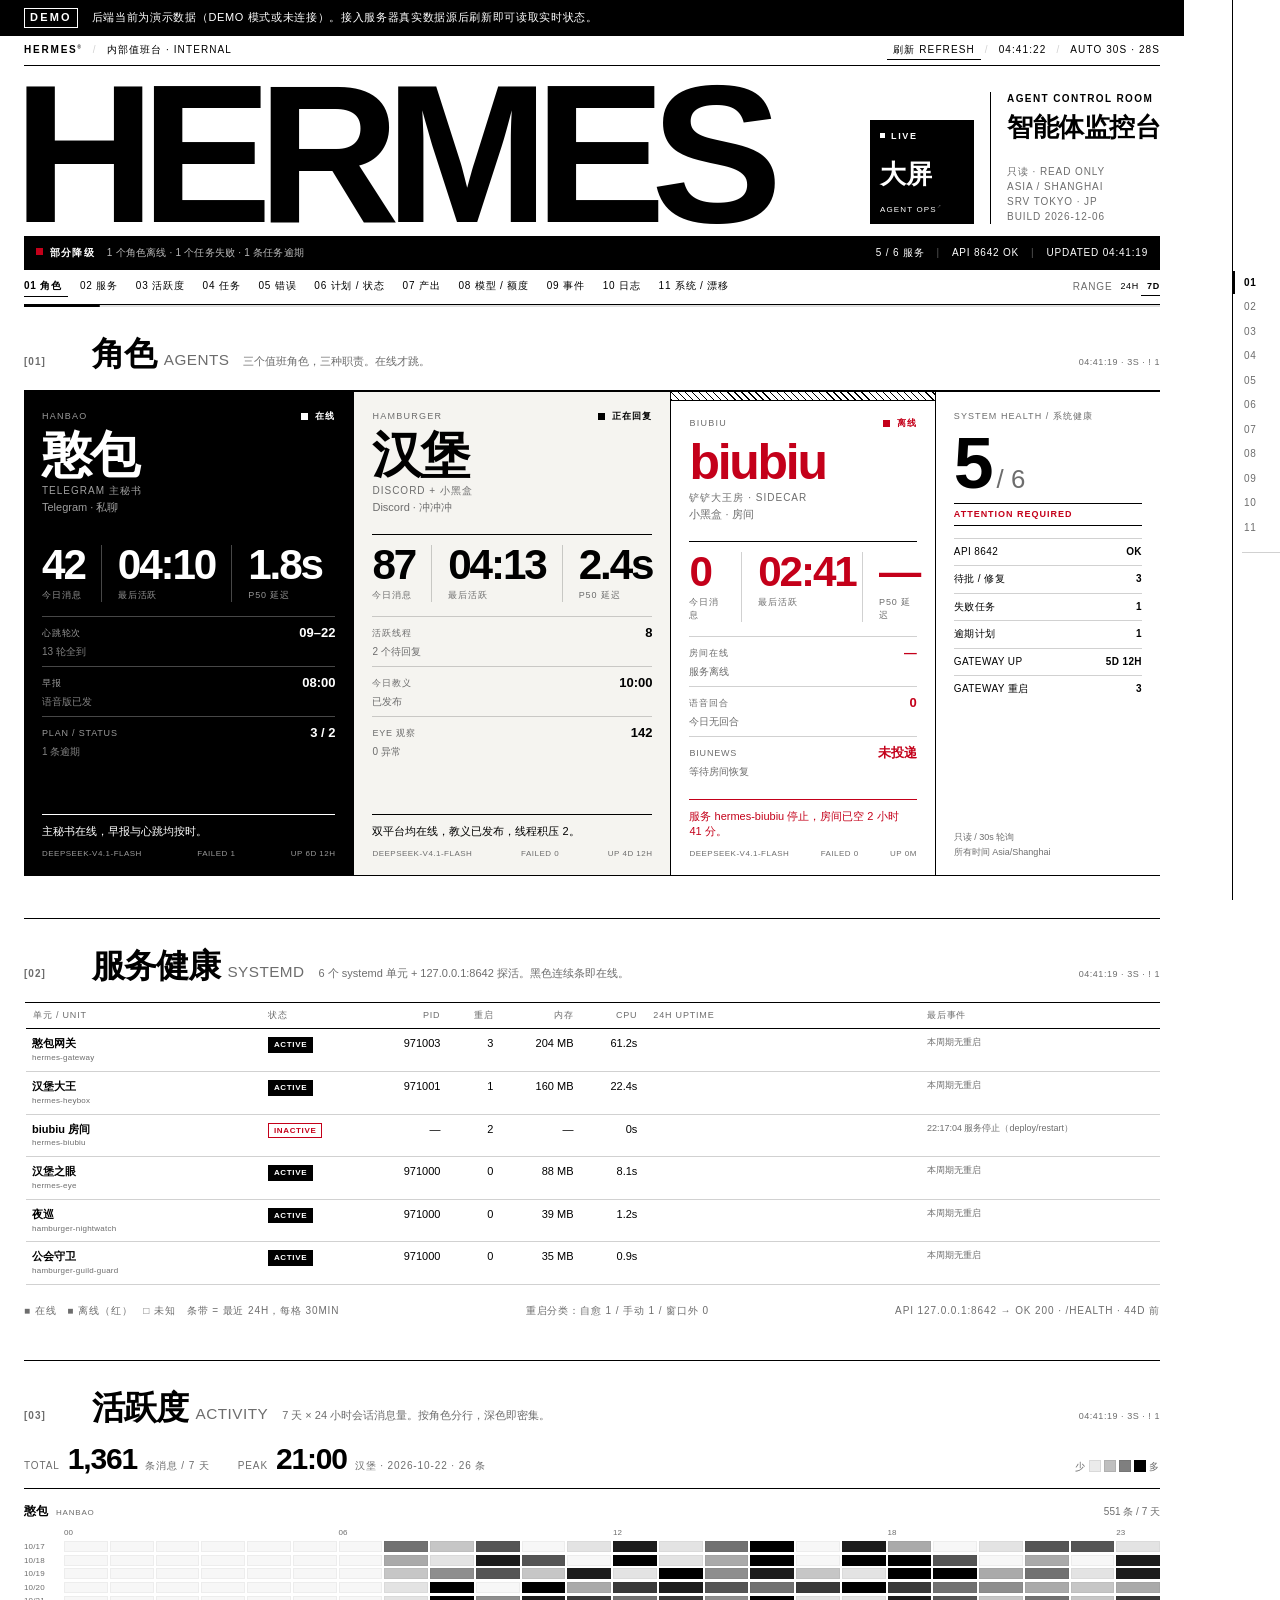
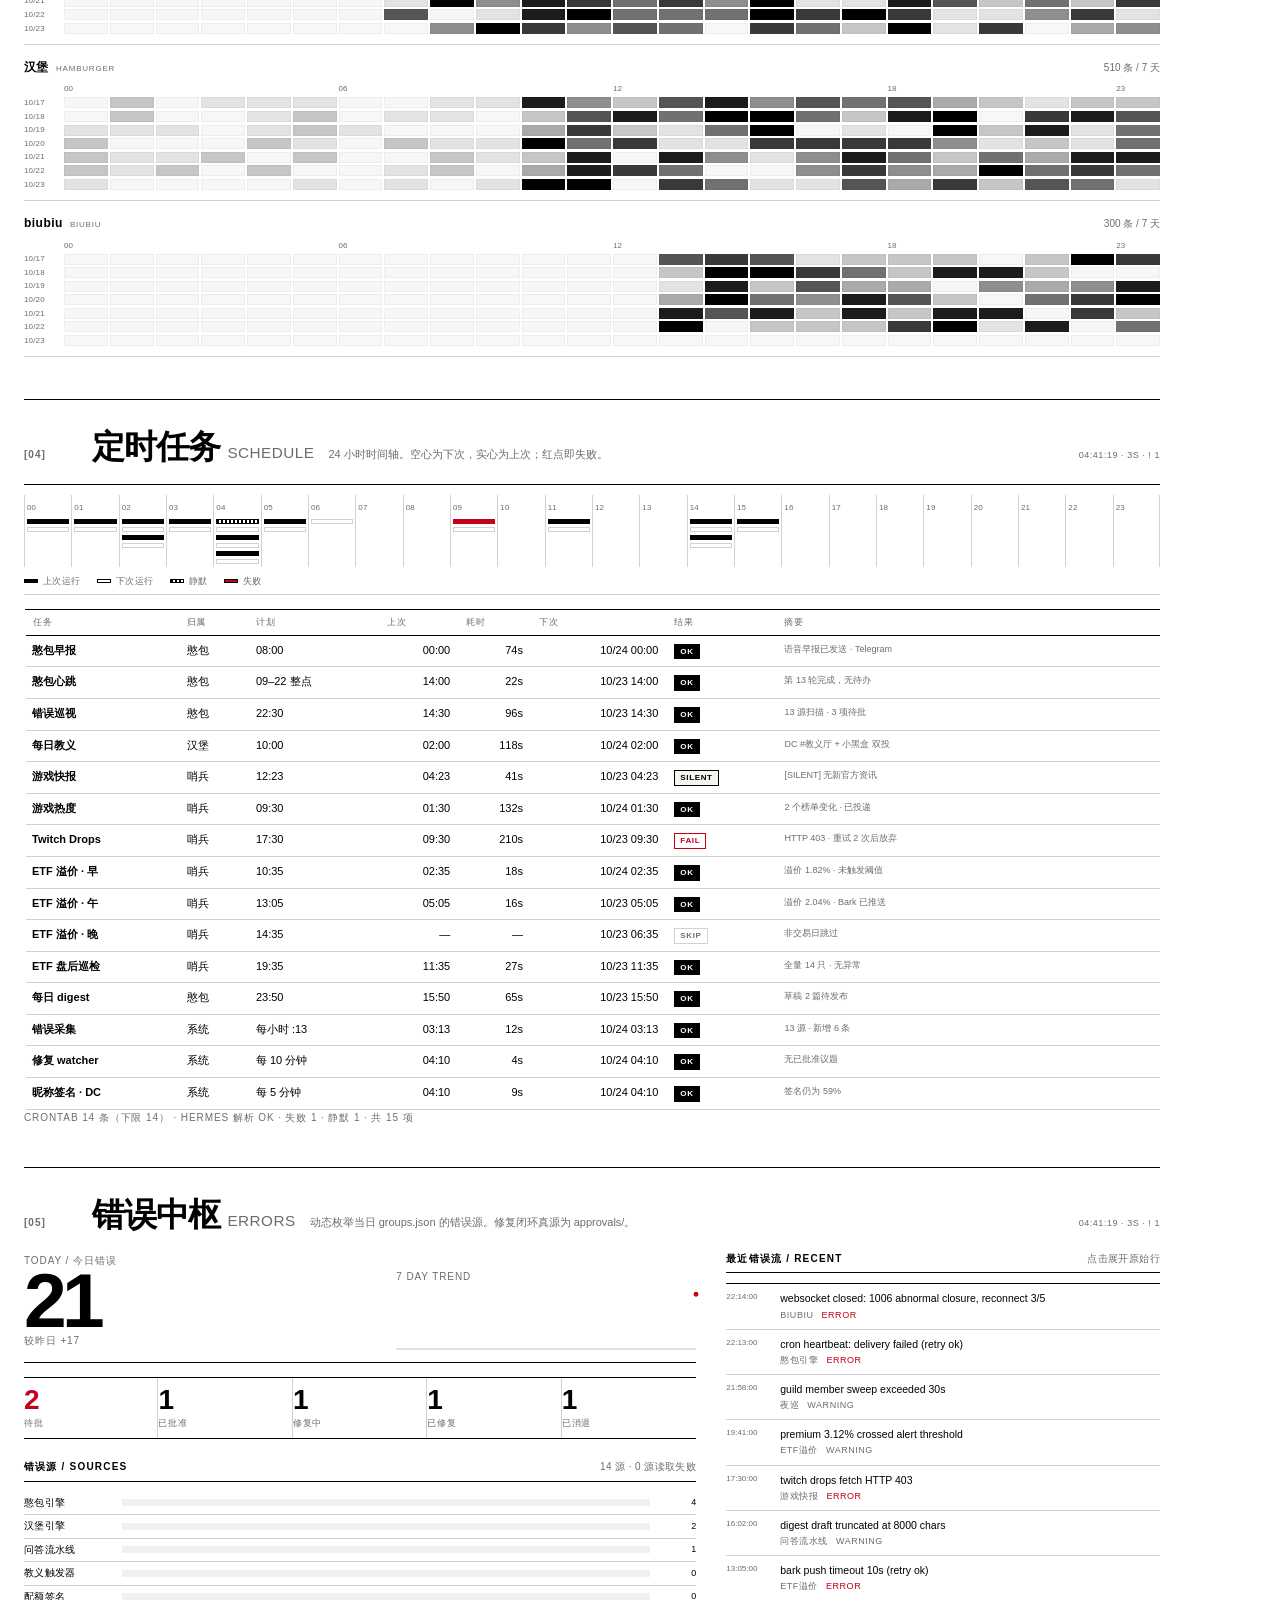
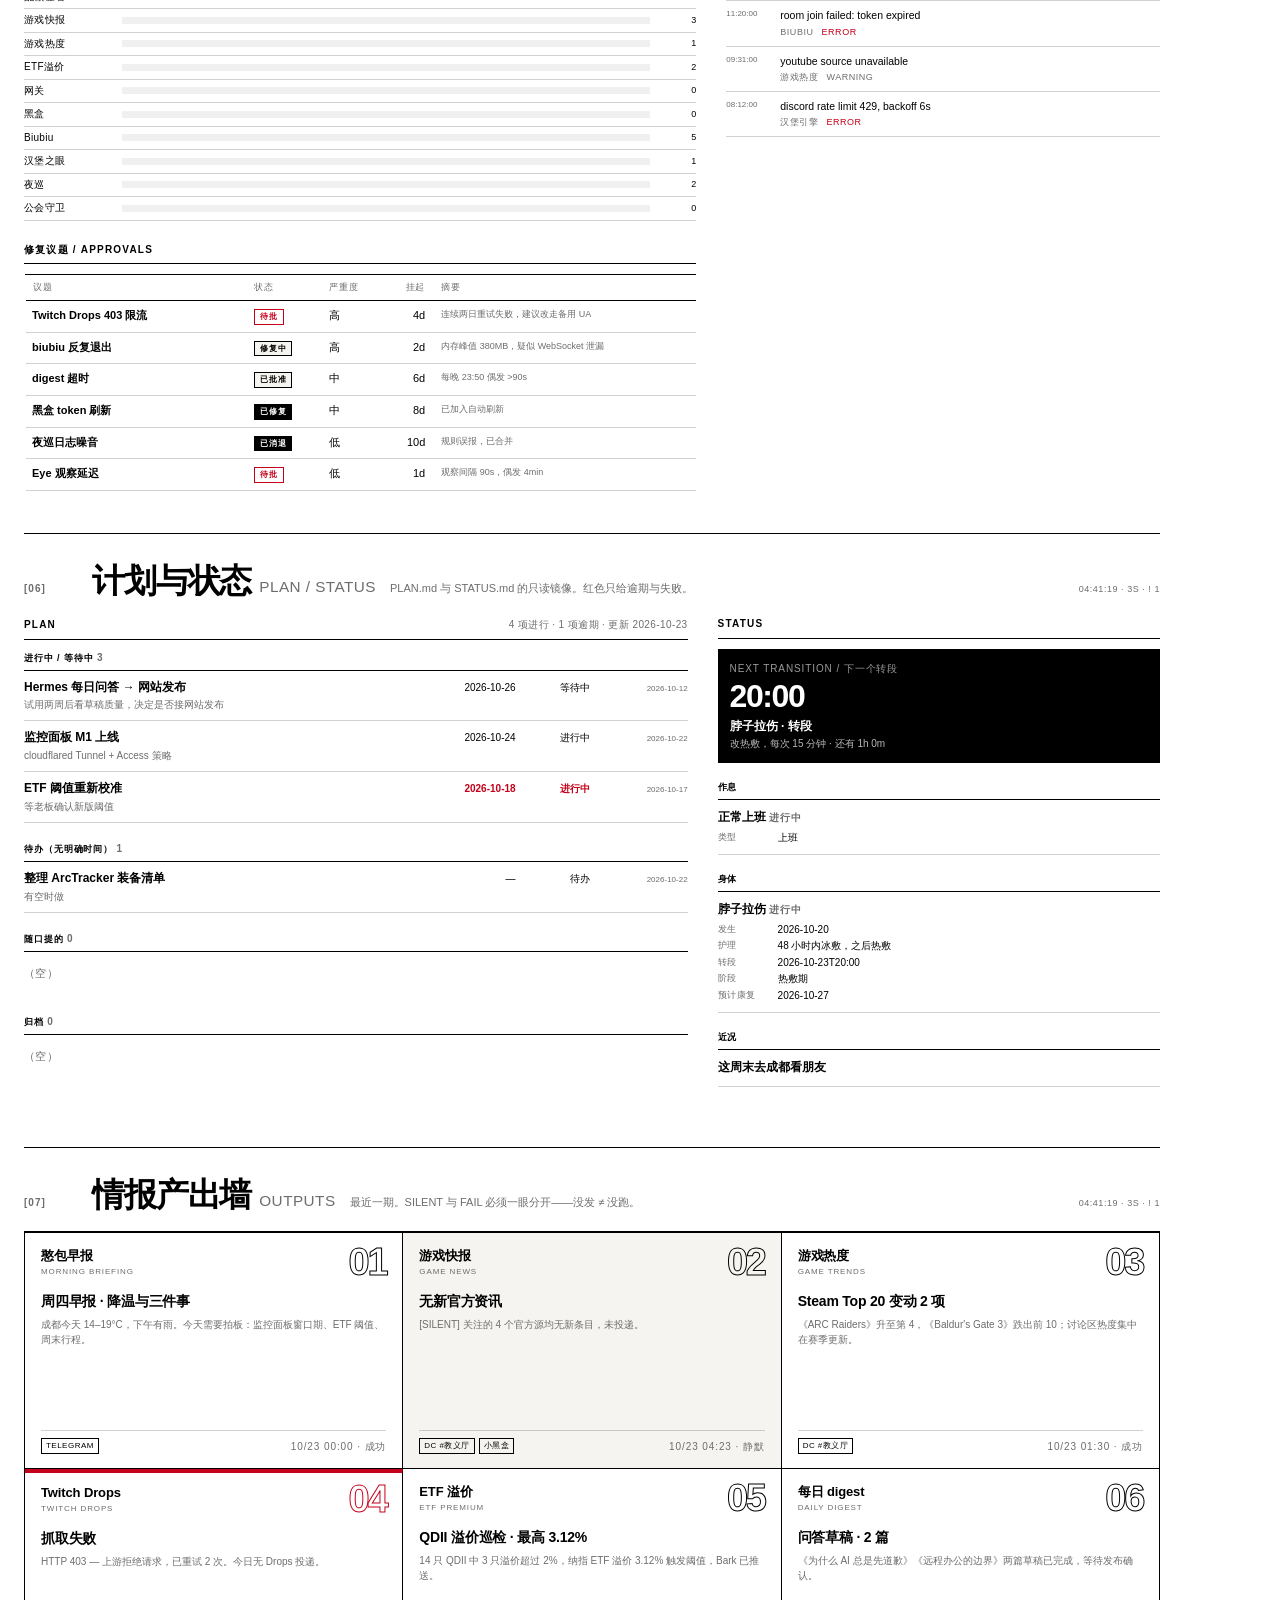
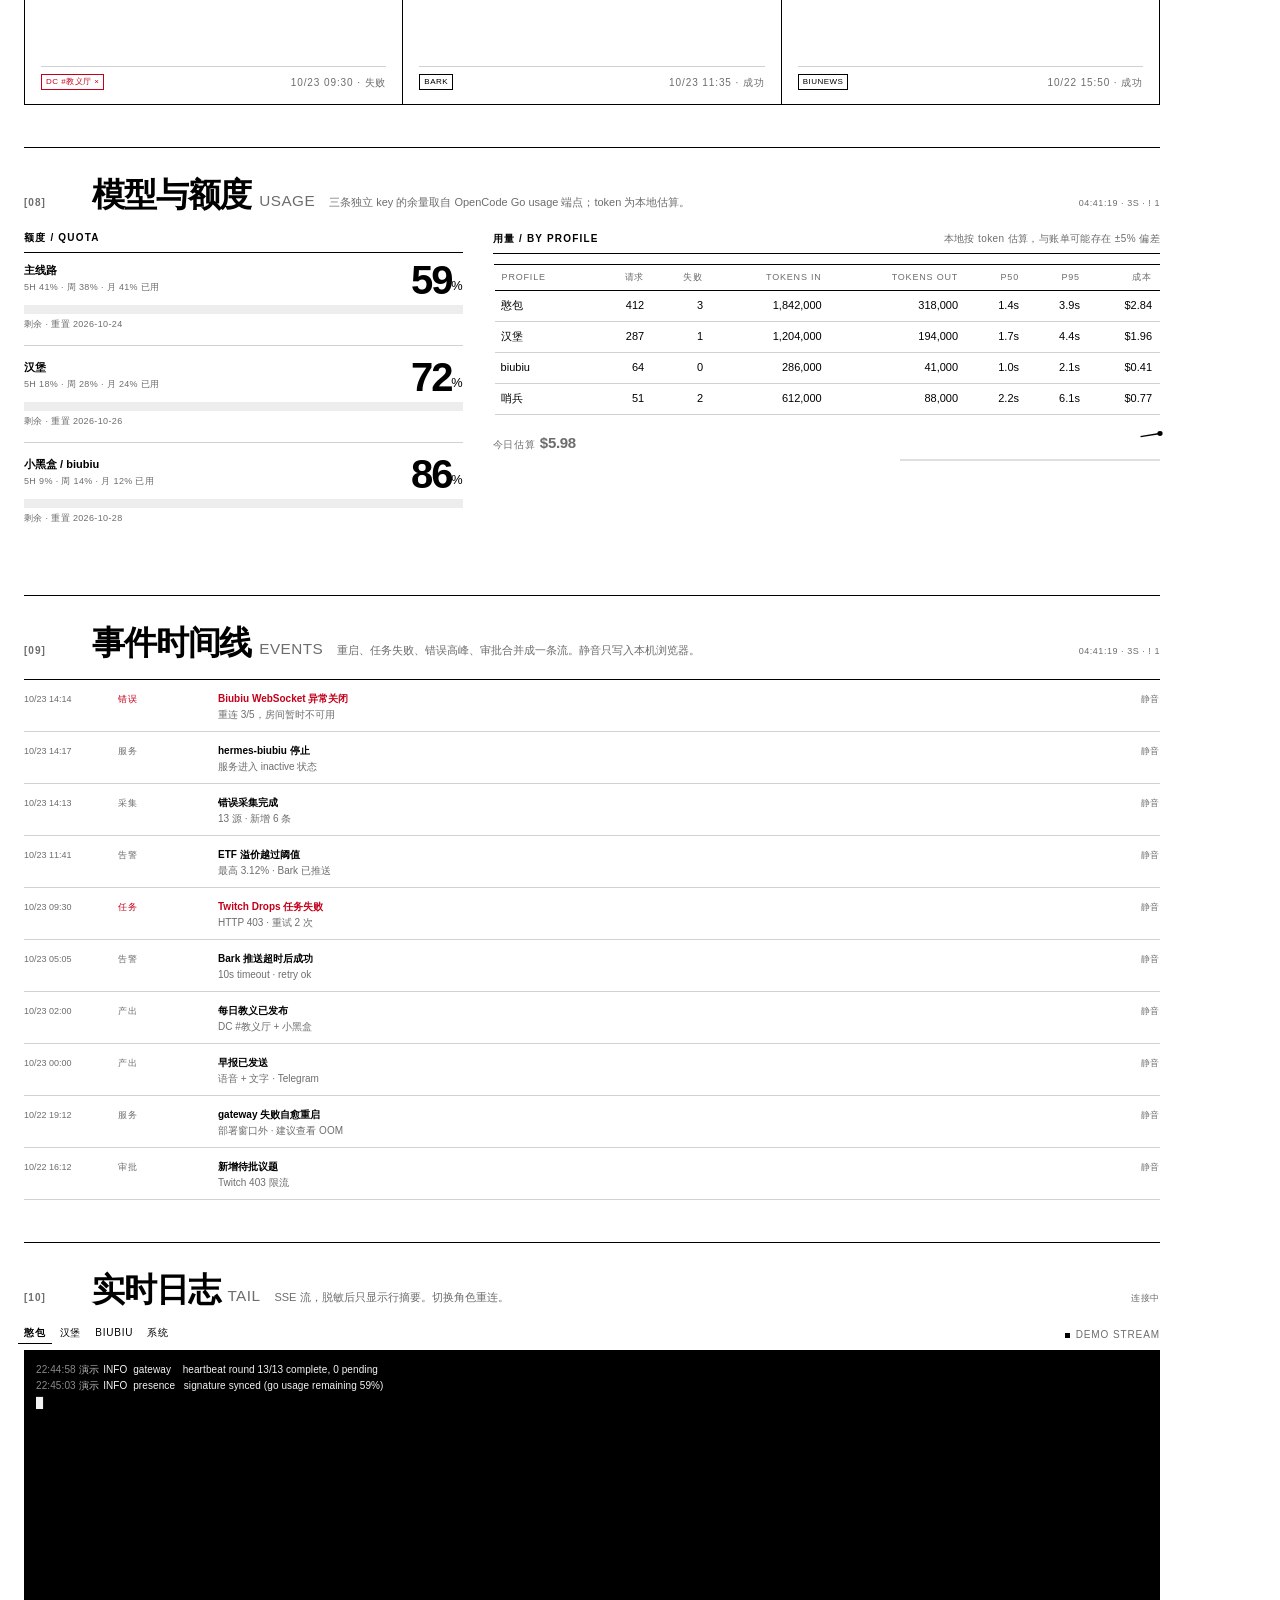
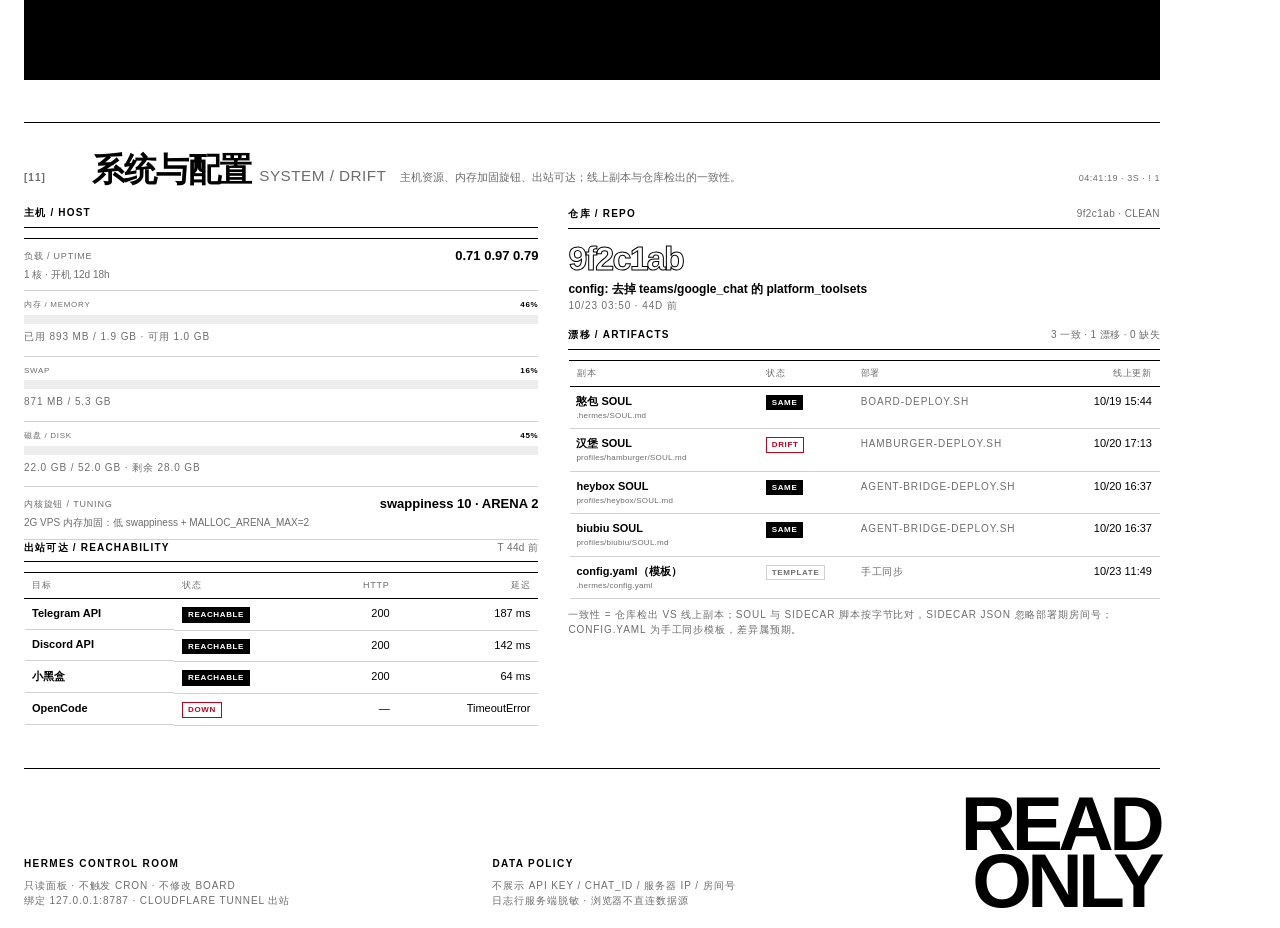
==== dashboard/frontend/index.html @ cc5d1ffc "fix(dashboard): 大屏按钮改为独立随机自转、悬浮只反色" ====
<!DOCTYPE html>
<html lang="zh-CN">
<head>
<meta charset="utf-8">
<meta name="viewport" content="width=device-width, initial-scale=1">
<meta name="color-scheme" content="light">
<meta name="robots" content="noindex,nofollow">
<title>HERMES — 智能体监控台</title>
<link rel="icon" href="favicon.svg" type="image/svg+xml">
<link rel="stylesheet" href="styles.css?v=20261110f">
</head>
<body>
<div id="demo-banner" class="demo-banner" hidden>
  <span>DEMO</span>
  <span>后端当前为演示数据（DEMO 模式或未连接）。接入服务器真实数据源后刷新即可读取实时状态。</span>
</div>

<header class="masthead">
  <div class="rail">
    <span class="rail__mark">HERMES<sup>®</sup></span>
    <span class="rail__sep">/</span>
    <span>内部值班台 · INTERNAL</span>
    <span class="rail__spacer"></span>
    <button type="button" class="text-btn" id="refresh-btn">刷新 REFRESH</button>
    <span class="rail__sep">/</span>
    <span id="clock" class="tabular">--:--:--</span>
    <span class="rail__sep">/</span>
    <span id="poll-state">AUTO 30S</span>
  </div>

  <div class="wordmark">
    <h1 aria-label="HERMES"><span class="wm-l" style="--i:0">H</span><span class="wm-l" style="--i:1">E</span><span class="wm-l" style="--i:2">R</span><span class="wm-l" style="--i:3">M</span><span class="wm-l" style="--i:4">E</span><span class="wm-l" style="--i:5">S</span></h1>
    <div class="wordmark__right">
      <a class="ops-launch" href="/halo/" target="_blank" rel="noopener" title="打开智能体大屏 AGENT OPS（新标签页）">
        <span class="ops-launch__stamp" aria-hidden="true"></span>
        <span class="ops-launch__label">
          <span class="ops-launch__k">LIVE</span>
          <span class="ops-launch__t">大屏</span>
          <span class="ops-launch__m">AGENT OPS<sup>↗</sup></span>
        </span>
      </a>
      <div class="wordmark__aside">
        <p class="kicker">AGENT CONTROL ROOM</p>
        <p class="cn">智能体监控台</p>
        <p class="micro">只读 · READ ONLY<br>ASIA / SHANGHAI<br>SRV TOKYO · JP<br><span id="built-at">—</span></p>
      </div>
    </div>
  </div>

  <div class="status-bar" id="global-bar" data-state="loading">
    <span class="status-bar__label" id="global-state">连接中</span>
    <span class="status-bar__note" id="global-note">正在读取数据源</span>
    <span class="status-bar__spacer"></span>
    <span id="global-services">— / — 服务</span>
    <span class="status-bar__sep">|</span>
    <span id="global-api">API 8642 —</span>
    <span class="status-bar__sep">|</span>
    <span id="global-updated">—</span>
  </div>

  <nav class="index" id="index" aria-label="页面索引">
    <a href="#roles" class="index__link is-active">01 角色</a>
    <a href="#services" class="index__link">02 服务</a>
    <a href="#activity" class="index__link">03 活跃度</a>
    <a href="#jobs" class="index__link">04 任务</a>
    <a href="#errors" class="index__link">05 错误</a>
    <a href="#board" class="index__link">06 计划 / 状态</a>
    <a href="#outputs" class="index__link">07 产出</a>
    <a href="#usage" class="index__link">08 模型 / 额度</a>
    <a href="#events" class="index__link">09 事件</a>
    <a href="#logs" class="index__link">10 日志</a>
    <a href="#system" class="index__link">11 系统 / 漂移</a>
    <span class="index__spacer"></span>
    <span class="range" role="group" aria-label="时间范围">
      <span class="range__label">RANGE</span>
      <button type="button" class="range__btn" data-range="24h">24H</button>
      <button type="button" class="range__btn is-active" data-range="7d">7D</button>
    </span>
  </nav>

  <div class="poll-line" aria-hidden="true"><i id="poll-line-i"></i></div>
</header>

<main>
  <section class="section" id="roles" data-index="01">
    <div class="section-head">
      <span class="section-num">[01]</span>
      <h2>角色 <span class="section-head__en">AGENTS</span></h2>
      <p class="section-note">三个值班角色，三种职责。在线才跳。</p>
      <span class="stamp" id="roles-stamp">—</span>
    </div>
    <div class="roles-grid" id="roles-grid" aria-live="polite">
      <article class="role skeleton"><p class="micro">读取角色状态…</p></article>
      <article class="role skeleton"><p class="micro">读取角色状态…</p></article>
      <article class="role skeleton"><p class="micro">读取角色状态…</p></article>
      <article class="system-card skeleton"><p class="micro">读取系统状态…</p></article>
    </div>
  </section>

  <section class="section" id="services" data-index="02">
    <div class="section-head">
      <span class="section-num">[02]</span>
      <h2>服务健康 <span class="section-head__en">SYSTEMD</span></h2>
      <p class="section-note">6 个 systemd 单元 + 127.0.0.1:8642 探活。黑色连续条即在线。</p>
      <span class="stamp" id="services-stamp">—</span>
    </div>
    <div class="table-wrap table-wrap--wave">
      <table class="table table--services">
        <thead>
          <tr>
            <th scope="col">单元 / UNIT</th>
            <th scope="col">状态</th>
            <th scope="col" class="num">PID</th>
            <th scope="col" class="num">重启</th>
            <th scope="col" class="num">内存</th>
            <th scope="col" class="num">CPU</th>
            <th scope="col" class="uptime-col">24H UPTIME</th>
            <th scope="col">最后事件</th>
          </tr>
        </thead>
        <tbody id="services-body">
          <tr><td colspan="8" class="empty">读取服务状态…</td></tr>
        </tbody>
      </table>
    </div>
    <div class="services-foot">
      <p class="micro" id="services-legend">■ 在线　□ 离线　* 数据不可用</p>
      <p class="micro" id="services-restarts">重启分类：—</p>
      <p class="micro" id="services-api">API：—</p>
    </div>
  </section>

  <section class="section" id="activity" data-index="03">
    <div class="section-head">
      <span class="section-num">[03]</span>
      <h2>活跃度 <span class="section-head__en">ACTIVITY</span></h2>
      <p class="section-note">7 天 × 24 小时会话消息量。按角色分行，深色即密集。</p>
      <span class="stamp" id="activity-stamp">—</span>
    </div>
    <div class="activity-meta">
      <div class="activity-stat"><span class="micro">TOTAL</span><strong id="activity-total">—</strong><span class="micro">条消息 / 7 天</span></div>
      <div class="activity-stat"><span class="micro">PEAK</span><strong id="activity-peak">—</strong><span class="micro" id="activity-peak-note">—</span></div>
      <div class="heat-legend micro">
        <span>少</span><i style="--a:.08"></i><i style="--a:.25"></i><i style="--a:.5"></i><i style="--a:1"></i><span>多</span>
      </div>
    </div>
    <div id="heatmaps" class="heatmaps">
      <p class="empty">读取热力图…</p>
    </div>
  </section>

  <section class="section" id="jobs" data-index="04">
    <div class="section-head">
      <span class="section-num">[04]</span>
      <h2>定时任务 <span class="section-head__en">SCHEDULE</span></h2>
      <p class="section-note">24 小时时间轴。空心为下次，实心为上次；红点即失败。</p>
      <span class="stamp" id="jobs-stamp">—</span>
    </div>
    <div class="job-timeline" id="job-timeline" aria-label="24 小时任务时间轴" aria-busy="true">
      <div class="jt-grid jt-grid--sk" aria-hidden="true">
        <div class="jt-hour jt-hour--sk" style="--i:0"><i class="jt-sk"></i><i class="jt-sk"></i></div>
        <div class="jt-hour jt-hour--sk" style="--i:1"><i class="jt-sk"></i><i class="jt-sk"></i></div>
        <div class="jt-hour jt-hour--sk" style="--i:2"><i class="jt-sk"></i><i class="jt-sk"></i></div>
        <div class="jt-hour jt-hour--sk" style="--i:3"><i class="jt-sk"></i><i class="jt-sk"></i></div>
        <div class="jt-hour jt-hour--sk" style="--i:4"><i class="jt-sk"></i><i class="jt-sk"></i></div>
        <div class="jt-hour jt-hour--sk" style="--i:5"><i class="jt-sk"></i><i class="jt-sk"></i></div>
        <div class="jt-hour jt-hour--sk" style="--i:6"><i class="jt-sk"></i><i class="jt-sk"></i></div>
        <div class="jt-hour jt-hour--sk" style="--i:7"><i class="jt-sk"></i><i class="jt-sk"></i></div>
        <div class="jt-hour jt-hour--sk" style="--i:8"><i class="jt-sk"></i><i class="jt-sk"></i></div>
        <div class="jt-hour jt-hour--sk" style="--i:9"><i class="jt-sk"></i><i class="jt-sk"></i></div>
        <div class="jt-hour jt-hour--sk" style="--i:10"><i class="jt-sk"></i><i class="jt-sk"></i></div>
        <div class="jt-hour jt-hour--sk" style="--i:11"><i class="jt-sk"></i><i class="jt-sk"></i></div>
        <div class="jt-hour jt-hour--sk" style="--i:12"><i class="jt-sk"></i><i class="jt-sk"></i></div>
        <div class="jt-hour jt-hour--sk" style="--i:13"><i class="jt-sk"></i><i class="jt-sk"></i></div>
        <div class="jt-hour jt-hour--sk" style="--i:14"><i class="jt-sk"></i><i class="jt-sk"></i></div>
        <div class="jt-hour jt-hour--sk" style="--i:15"><i class="jt-sk"></i><i class="jt-sk"></i></div>
        <div class="jt-hour jt-hour--sk" style="--i:16"><i class="jt-sk"></i><i class="jt-sk"></i></div>
        <div class="jt-hour jt-hour--sk" style="--i:17"><i class="jt-sk"></i><i class="jt-sk"></i></div>
        <div class="jt-hour jt-hour--sk" style="--i:18"><i class="jt-sk"></i><i class="jt-sk"></i></div>
        <div class="jt-hour jt-hour--sk" style="--i:19"><i class="jt-sk"></i><i class="jt-sk"></i></div>
        <div class="jt-hour jt-hour--sk" style="--i:20"><i class="jt-sk"></i><i class="jt-sk"></i></div>
        <div class="jt-hour jt-hour--sk" style="--i:21"><i class="jt-sk"></i><i class="jt-sk"></i></div>
        <div class="jt-hour jt-hour--sk" style="--i:22"><i class="jt-sk"></i><i class="jt-sk"></i></div>
        <div class="jt-hour jt-hour--sk" style="--i:23"><i class="jt-sk"></i><i class="jt-sk"></i></div>
      </div>
    </div>
    <div class="table-wrap">
      <table class="table table--jobs">
        <thead>
          <tr>
            <th scope="col">任务</th>
            <th scope="col">归属</th>
            <th scope="col">计划</th>
            <th scope="col">上次</th>
            <th scope="col">耗时</th>
            <th scope="col">下次</th>
            <th scope="col">结果</th>
            <th scope="col">摘要</th>
          </tr>
        </thead>
        <tbody id="jobs-body">
          <tr><td colspan="8" class="empty">读取任务…</td></tr>
        </tbody>
      </table>
    </div>
    <p class="micro" id="jobs-foot">—</p>
  </section>

  <section class="section" id="errors" data-index="05">
    <div class="section-head">
      <span class="section-num">[05]</span>
      <h2>错误中枢 <span class="section-head__en">ERRORS</span></h2>
      <p class="section-note">动态枚举当日 groups.json 的错误源。修复闭环真源为 approvals/。</p>
      <span class="stamp" id="errors-stamp">—</span>
    </div>

    <div class="errors-grid">
      <div class="errors-main">
        <div class="error-summary">
          <div class="error-stat">
            <span class="micro">TODAY / 今日错误</span>
            <strong id="errors-total">—</strong>
            <span class="micro" id="errors-delta">—</span>
          </div>
          <div class="error-trend">
            <span class="micro">7 DAY TREND</span>
            <div id="error-spark" class="spark"></div>
          </div>
        </div>

        <div class="approval-row" id="approval-counts">
          <p class="empty">读取审批状态…</p>
        </div>

        <h3 class="subhead">错误源 / SOURCES <span class="micro" id="errors-source-count">—</span></h3>
        <div class="source-list" id="source-list">
          <p class="empty">读取错误源…</p>
        </div>

        <h3 class="subhead">修复议题 / APPROVALS</h3>
        <div class="table-wrap">
          <table class="table table--approvals">
            <thead>
              <tr><th scope="col">议题</th><th scope="col">状态</th><th scope="col">严重度</th><th scope="col" class="num">挂起</th><th scope="col">摘要</th></tr>
            </thead>
            <tbody id="approvals-body">
              <tr><td colspan="5" class="empty">读取议题…</td></tr>
            </tbody>
          </table>
        </div>
      </div>

      <aside class="errors-side">
        <h3 class="subhead">最近错误流 / RECENT <span class="micro">点击展开原始行</span></h3>
        <div class="error-stream" id="error-stream">
          <p class="empty">读取错误流…</p>
        </div>
      </aside>
    </div>
  </section>

  <section class="section" id="board" data-index="06">
    <div class="section-head">
      <span class="section-num">[06]</span>
      <h2>计划与状态 <span class="section-head__en">PLAN / STATUS</span></h2>
      <p class="section-note">PLAN.md 与 STATUS.md 的只读镜像。红色只给逾期与失败。</p>
      <span class="stamp" id="board-stamp">—</span>
    </div>
    <div class="board-grid">
      <div class="board-plan">
        <h3 class="subhead">PLAN <span class="micro" id="plan-summary">—</span></h3>
        <div id="plan-content"><p class="empty">读取计划板…</p></div>
      </div>
      <aside class="board-status">
        <h3 class="subhead">STATUS</h3>
        <div id="status-content"><p class="empty">读取状态板…</p></div>
      </aside>
    </div>
  </section>

  <section class="section" id="outputs" data-index="07">
    <div class="section-head">
      <span class="section-num">[07]</span>
      <h2>情报产出墙 <span class="section-head__en">OUTPUTS</span></h2>
      <p class="section-note">最近一期。SILENT 与 FAIL 必须一眼分开——没发 ≠ 没跑。</p>
      <span class="stamp" id="outputs-stamp">—</span>
    </div>
    <div class="outputs-grid" id="outputs-grid">
      <p class="empty">读取产出…</p>
    </div>
  </section>

  <section class="section" id="usage" data-index="08">
    <div class="section-head">
      <span class="section-num">[08]</span>
      <h2>模型与额度 <span class="section-head__en">USAGE</span></h2>
      <p class="section-note">三条独立 key 的余量取自 OpenCode Go usage 端点；token 为本地估算。</p>
      <span class="stamp" id="usage-stamp">—</span>
    </div>
    <div class="usage-grid">
      <div class="quota-panel">
        <h3 class="subhead">额度 / QUOTA</h3>
        <div id="quota-list"><p class="empty">读取额度…</p></div>
      </div>
      <div class="usage-panel">
        <h3 class="subhead">用量 / BY PROFILE <span class="micro" id="usage-note">—</span></h3>
        <div class="table-wrap">
          <table class="table table--usage">
            <thead>
              <tr><th scope="col">Profile</th><th scope="col" class="num">请求</th><th scope="col" class="num">失败</th><th scope="col" class="num">Tokens in</th><th scope="col" class="num">Tokens out</th><th scope="col" class="num">p50</th><th scope="col" class="num">p95</th><th scope="col" class="num">成本</th></tr>
            </thead>
            <tbody id="usage-body">
              <tr><td colspan="8" class="empty">读取用量…</td></tr>
            </tbody>
          </table>
        </div>
        <div class="cost-trend">
          <span class="micro">今日估算 <strong id="today-cost">—</strong></span>
          <div id="cost-spark" class="spark spark--small"></div>
        </div>
      </div>
    </div>
  </section>

  <section class="section" id="events" data-index="09">
    <div class="section-head">
      <span class="section-num">[09]</span>
      <h2>事件时间线 <span class="section-head__en">EVENTS</span></h2>
      <p class="section-note">重启、任务失败、错误高峰、审批合并成一条流。静音只写入本机浏览器。</p>
      <span class="stamp" id="events-stamp">—</span>
    </div>
    <div class="events" id="events-list">
      <p class="empty">读取事件…</p>
    </div>
  </section>

  <section class="section" id="logs" data-index="10">
    <div class="section-head">
      <span class="section-num">[10]</span>
      <h2>实时日志 <span class="section-head__en">TAIL</span></h2>
      <p class="section-note">SSE 流，脱敏后只显示行摘要。切换角色重连。</p>
      <span class="stamp" id="logs-stamp">连接中</span>
    </div>
    <div class="log-controls" role="group" aria-label="日志角色过滤">
      <button type="button" class="log-filter is-active" data-log-role="hanbao">憨包</button>
      <button type="button" class="log-filter" data-log-role="hamburger">汉堡</button>
      <button type="button" class="log-filter" data-log-role="biubiu">biubiu</button>
      <button type="button" class="log-filter" data-log-role="system">系统</button>
      <span class="log-status micro" id="log-status">等待连接</span>
    </div>
    <pre class="log-console" id="log-console" aria-live="off"><span class="log-empty">等待日志流…</span></pre>
  </section>

  <section class="section" id="system" data-index="11">
    <div class="section-head">
      <span class="section-num">[11]</span>
      <h2>系统与配置 <span class="section-head__en">SYSTEM / DRIFT</span></h2>
      <p class="section-note">主机资源、内存加固旋钮、出站可达；线上副本与仓库检出的一致性。</p>
      <span class="stamp" id="system-stamp">—</span>
    </div>
    <div class="ops-grid">
      <div class="ops-host">
        <h3 class="subhead">主机 / HOST</h3>
        <div id="host-rows" class="host-rows"><p class="empty">读取主机状态…</p></div>
        <h3 class="subhead">出站可达 / REACHABILITY <span class="micro" id="reach-note">—</span></h3>
        <div class="table-wrap">
          <table class="table table--reach">
            <thead>
              <tr><th scope="col">目标</th><th scope="col">状态</th><th scope="col" class="num">HTTP</th><th scope="col" class="num">延迟</th></tr>
            </thead>
            <tbody id="reach-body">
              <tr><td colspan="4" class="empty">读取探测…</td></tr>
            </tbody>
          </table>
        </div>
      </div>
      <div class="ops-drift">
        <h3 class="subhead">仓库 / REPO <span class="micro" id="repo-dirty">—</span></h3>
        <div id="repo-card" class="repo-card"><p class="empty">读取仓库状态…</p></div>
        <h3 class="subhead">漂移 / ARTIFACTS <span class="micro" id="drift-summary">—</span></h3>
        <div class="table-wrap">
          <table class="table table--drift">
            <thead>
              <tr><th scope="col">副本</th><th scope="col">状态</th><th scope="col">部署</th><th scope="col" class="num">线上更新</th></tr>
            </thead>
            <tbody id="drift-body">
              <tr><td colspan="4" class="empty">读取漂移…</td></tr>
            </tbody>
          </table>
        </div>
        <p class="micro" id="drift-foot">—</p>
      </div>
    </div>
  </section>
</main>

<nav class="toc-rail" aria-label="页面目录">
  <a href="#roles" class="toc-rail__link is-active" style="--i:0"><span class="toc-rail__num">01</span><span class="toc-rail__name">角色</span></a>
  <a href="#services" class="toc-rail__link" style="--i:1"><span class="toc-rail__num">02</span><span class="toc-rail__name">服务</span></a>
  <a href="#activity" class="toc-rail__link" style="--i:2"><span class="toc-rail__num">03</span><span class="toc-rail__name">活跃度</span></a>
  <a href="#jobs" class="toc-rail__link" style="--i:3"><span class="toc-rail__num">04</span><span class="toc-rail__name">任务</span></a>
  <a href="#errors" class="toc-rail__link" style="--i:4"><span class="toc-rail__num">05</span><span class="toc-rail__name">错误</span></a>
  <a href="#board" class="toc-rail__link" style="--i:5"><span class="toc-rail__num">06</span><span class="toc-rail__name">计划状态</span></a>
  <a href="#outputs" class="toc-rail__link" style="--i:6"><span class="toc-rail__num">07</span><span class="toc-rail__name">产出</span></a>
  <a href="#usage" class="toc-rail__link" style="--i:7"><span class="toc-rail__num">08</span><span class="toc-rail__name">额度</span></a>
  <a href="#events" class="toc-rail__link" style="--i:8"><span class="toc-rail__num">09</span><span class="toc-rail__name">事件</span></a>
  <a href="#logs" class="toc-rail__link" style="--i:9"><span class="toc-rail__num">10</span><span class="toc-rail__name">日志</span></a>
  <a href="#system" class="toc-rail__link" style="--i:10"><span class="toc-rail__num">11</span><span class="toc-rail__name">系统漂移</span></a>
  <div class="sys-wrap sys-wrap--rail">
    <button type="button" class="sys-pill" id="sys-pill" aria-expanded="false" aria-controls="sys-pop" aria-haspopup="dialog">
      <span class="sys-pill__bars" aria-hidden="true"><i style="--i:0"></i><i style="--i:1"></i><i style="--i:2"></i><i style="--i:3"></i><i style="--i:4"></i><i style="--i:5"></i></span>
      <span>系统状态</span>
      <span class="sys-pill__count" id="sys-pill-count">—</span>
    </button>
    <div class="sys-pop" id="sys-pop" role="dialog" aria-label="系统状态" hidden>
      <div class="sys-pop__head">
        <div class="sys-pop__head-main">
          <p class="sys-pop__kicker">SYSTEM / 巡检</p>
          <p class="sys-pop__title" id="sys-pop-title">等待数据</p>
          <p class="sys-pop__note" id="sys-pop-note">正在读取数据源</p>
        </div>
        <button type="button" class="sys-pop__close" id="sys-pop-close" aria-label="关闭系统状态">×</button>
      </div>
      <div class="sys-pop__body" id="sys-pop-body">
        <p class="sys-pop__empty micro">等待数据…</p>
      </div>
      <div class="sys-pop__foot">
        <span class="micro" id="sys-pop-updated">更新于 —</span>
        <a href="#services" class="sys-pop__link" id="sys-pop-link">服务详情 ↑</a>
      </div>
    </div>
  </div>
</nav>

<footer class="footer">
  <div class="footer__col">
    <p class="kicker">HERMES CONTROL ROOM</p>
    <p class="micro">只读面板 · 不触发 cron · 不修改 board<br>绑定 127.0.0.1:8787 · Cloudflare Tunnel 出站</p>
  </div>
  <div class="footer__col">
    <p class="kicker">DATA POLICY</p>
    <p class="micro">不展示 API key / chat_id / 服务器 IP / 房间号<br>日志行服务端脱敏 · 浏览器不直连数据源</p>
  </div>
  <div class="footer__col footer__col--right">
    <p class="footer__word">READ<br>ONLY</p>
  </div>
</footer>

<noscript><div class="noscript">此面板需要 JavaScript。</div></noscript>

<div class="reticle" aria-hidden="true">
  <i class="reticle__x"></i>
  <i class="reticle__y"></i>
  <span class="reticle__tag">X ---- · Y ----</span>
</div>

<script src="app.js?v=20261110f"></script>
</body>
</html>
---- dashboard/frontend/styles.css ----
/* ------------------------------------------------------------------
   HERMES CONTROL ROOM
   Balenciaga post-2017: default-browser brutalism, one family, zero
   radius, zero shadow, white ground, black ink. The single red is
   reserved for failure / overdue — never decoration.
   ------------------------------------------------------------------ */

:root {
  --ink: #000000;
  --ground: #ffffff;
  --paper: #f5f4f0;
  --grey: #6d6d6d;
  --line: rgba(0, 0, 0, 0.18);
  --line-strong: #000000;
  --alert: #c4001a;
  --pad: 24px;
  --font: "Helvetica Neue", Helvetica, Arial, "PingFang SC", "Hiragino Sans GB",
          "Microsoft YaHei", "Noto Sans CJK SC", sans-serif;
}

*,
*::before,
*::after { box-sizing: border-box; }

html {
  scroll-behavior: smooth;
  scroll-padding-top: 16px;
  -webkit-text-size-adjust: 100%;
}

body {
  margin: 0;
  background: var(--ground);
  color: var(--ink);
  font-family: var(--font);
  font-size: 13px;
  line-height: 1.45;
  overflow-x: hidden;
  text-rendering: optimizeLegibility;
  -webkit-font-smoothing: antialiased;
}

::selection { background: var(--ink); color: var(--ground); }

a { color: inherit; text-decoration: none; }
button { font: inherit; color: inherit; }
h1, h2, h3, p, ul, ol, dl, dd, figure { margin: 0; }
table { border-collapse: collapse; }
sup { font-size: 0.45em; vertical-align: super; }

:focus-visible {
  outline: 2px solid var(--ink);
  outline-offset: 3px;
}

.tabular { font-variant-numeric: tabular-nums; }

.micro {
  font-size: 10px;
  line-height: 1.5;
  letter-spacing: 0.09em;
  text-transform: uppercase;
  color: var(--grey);
}

.kicker {
  font-size: 10px;
  font-weight: 700;
  letter-spacing: 0.14em;
  text-transform: uppercase;
}

.text-btn {
  border: 0;
  padding: 0;
  background: none;
  font-size: inherit;
  letter-spacing: inherit;
  text-transform: inherit;
  cursor: pointer;
  border-bottom: 1px solid currentColor;
}

/* ---------------------------------------------------------- demo banner */
.demo-banner {
  display: flex;
  gap: 14px;
  align-items: baseline;
  padding: 8px var(--pad);
  background: var(--ink);
  color: var(--ground);
  font-size: 11px;
  letter-spacing: 0.06em;
}
.demo-banner[hidden] { display: none; }
.demo-banner span:first-child {
  font-weight: 700;
  letter-spacing: 0.2em;
  border: 1px solid var(--ground);
  padding: 1px 5px;
}
.demo-banner b { font-weight: 700; }

/* ------------------------------------------------------------- masthead */
.masthead { padding: 0 var(--pad); }

.rail {
  display: flex;
  align-items: center;
  gap: 10px;
  padding: 7px 0;
  border-bottom: 1px solid var(--line-strong);
  font-size: 10px;
  letter-spacing: 0.11em;
  text-transform: uppercase;
  white-space: nowrap;
  overflow-x: auto;
  scrollbar-width: none;
}
.rail::-webkit-scrollbar { display: none; }
.rail__mark { font-weight: 700; letter-spacing: 0.18em; }
.rail__sep { color: var(--line); }
.rail__spacer { flex: 1; }
.rail #poll-state { min-width: 70px; text-align: right; }

.wordmark {
  position: relative;
  display: flex;
  align-items: flex-end;
  justify-content: space-between;
  gap: 24px;
  padding: 18px 0 10px;
}
.wordmark h1 {
  margin-left: -0.055em;
  font-size: clamp(76px, 15.4vw, 236px);
  font-weight: 700;
  line-height: 0.72;
  letter-spacing: -0.075em;
  text-transform: uppercase;
}
.wordmark__aside {
  flex: 0 0 216px;
  margin-bottom: 2px;
  padding-left: 16px;
  border-left: 1px solid var(--line-strong);
}
.wordmark__aside .cn {
  margin-top: 3px;
  font-size: clamp(18px, 2vw, 28px);
  font-weight: 700;
  letter-spacing: -0.02em;
}
.wordmark__aside .micro { margin-top: 18px; }

/* agent-ops wall launch button — square stamp, ink/ground inversion only */
.wordmark__right {
  display: flex;
  align-items: flex-end;
  gap: 16px;
}
.ops-launch {
  position: relative;
  flex: 0 0 auto; /* never shrink — the wrapping aside must give way, not the square */
  width: 104px;
  height: 104px;
  margin-bottom: 2px;
}
/* frame + ink plate spin behind the label; the label itself never turns */
.ops-launch__stamp {
  position: absolute;
  inset: 0;
  background: var(--ink);
  border: 1px solid var(--ink);
  transform-origin: 50% 50%;
}
.ops-launch__label {
  position: relative;
  z-index: 1;
  display: flex;
  flex-direction: column;
  justify-content: space-between;
  width: 100%;
  height: 100%;
  padding: 10px 10px 9px;
  /* white ink + difference keeps the fixed label legible over both the
     black plate and the white page as the plate turns under it */
  color: var(--ground);
  mix-blend-mode: difference;
}
.ops-launch:hover .ops-launch__stamp,
.ops-launch:focus-visible .ops-launch__stamp {
  background: var(--ground);
}
/* press = the stamp slams back to ink for a beat */
.ops-launch:active .ops-launch__stamp {
  background: var(--ink);
}
.ops-launch__k {
  font-size: 9px;
  font-weight: 700;
  letter-spacing: 0.18em;
}
.ops-launch__k::before {
  content: "";
  display: inline-block;
  width: 5px;
  height: 5px;
  margin-right: 6px;
  background: currentColor;
  vertical-align: 1px;
}
.ops-launch__t {
  font-size: 26px;
  font-weight: 700;
  letter-spacing: -0.02em;
  line-height: 1;
}
.ops-launch__m {
  font-size: 8px;
  letter-spacing: 0.14em;
}

.status-bar {
  display: flex;
  align-items: center;
  gap: 12px;
  min-height: 34px;
  padding: 8px 12px;
  background: var(--ink);
  color: var(--ground);
  font-size: 10px;
  letter-spacing: 0.08em;
  text-transform: uppercase;
}
.status-bar__label { font-weight: 700; letter-spacing: 0.12em; }
.status-bar__note { opacity: 0.72; text-transform: none; letter-spacing: 0.02em; }
.status-bar__spacer { flex: 1; }
.status-bar__sep { opacity: 0.35; }
.status-bar[data-state="degraded"] .status-bar__label::before {
  content: "";
  display: inline-block;
  width: 7px;
  height: 7px;
  margin-right: 7px;
  background: var(--alert);
  vertical-align: 1px;
}
.status-bar[data-state="ok"] .status-bar__label::before {
  content: "";
  display: inline-block;
  width: 7px;
  height: 7px;
  margin-right: 7px;
  background: var(--ground);
  vertical-align: 1px;
}
.status-bar[data-state="error"] { background: var(--alert); }

.index {
  display: flex;
  align-items: center;
  gap: 18px;
  padding: 9px 0;
  border-bottom: 1px solid var(--line-strong);
  overflow-x: auto;
  scrollbar-width: none;
  font-size: 10px;
  letter-spacing: 0.08em;
  text-transform: uppercase;
  white-space: nowrap;
}
.index::-webkit-scrollbar { display: none; }
.index__link { padding-bottom: 1px; border-bottom: 1px solid transparent; }
.index__link:hover { border-bottom-color: currentColor; }
.index__link.is-active { font-weight: 700; border-bottom-color: currentColor; }
.index__spacer { flex: 1; }
.range { display: inline-flex; align-items: center; gap: 8px; }
.range__label { color: var(--grey); }
.range__btn {
  border: 0;
  border-bottom: 1px solid transparent;
  padding: 0 0 1px;
  background: none;
  font-size: 9px;
  letter-spacing: 0.08em;
  cursor: pointer;
}
.range__btn:hover { border-bottom-color: currentColor; }
.range__btn.is-active { font-weight: 700; border-bottom-color: currentColor; }

/* ------------------------------------------------------------- sections */
main { padding: 0 var(--pad); }

.section {
  padding: 30px 0 42px;
  border-bottom: 1px solid var(--line-strong);
}

.section-head {
  display: grid;
  grid-template-columns: 54px minmax(0, auto) minmax(0, 1fr) auto;
  align-items: baseline;
  gap: 14px;
  margin-bottom: 20px;
}
.section-num {
  font-size: 10px;
  font-weight: 700;
  letter-spacing: 0.1em;
  color: var(--grey);
}
.section-head h2 {
  font-size: clamp(22px, 2.6vw, 34px);
  font-weight: 700;
  line-height: 1;
  letter-spacing: -0.035em;
  text-transform: uppercase;
  white-space: nowrap;
}
.section-head__en {
  font-size: 0.46em;
  font-weight: 400;
  letter-spacing: 0.03em;
  color: var(--grey);
}
.section-note {
  max-width: 560px;
  font-size: 11px;
  line-height: 1.5;
  color: var(--grey);
}
.stamp {
  font-size: 9px;
  letter-spacing: 0.06em;
  text-transform: uppercase;
  color: var(--grey);
  white-space: nowrap;
  font-variant-numeric: tabular-nums;
}
.stamp.is-stale { color: var(--alert); }

.subhead {
  display: flex;
  align-items: baseline;
  justify-content: space-between;
  gap: 12px;
  margin-bottom: 10px;
  padding-bottom: 6px;
  border-bottom: 1px solid var(--line-strong);
  font-size: 10px;
  font-weight: 700;
  letter-spacing: 0.12em;
  text-transform: uppercase;
}
.subhead .micro { font-weight: 400; letter-spacing: 0.04em; text-transform: none; }

.empty {
  padding: 14px 0;
  font-size: 11px;
  letter-spacing: 0.04em;
  color: var(--grey);
}

/* --------------------------------------------------------------- roles */
.roles-grid {
  display: grid;
  grid-template-columns: 1.15fr 1.02fr 0.92fr 0.78fr;
  border-top: 2px solid var(--line-strong);
  border-bottom: 1px solid var(--line-strong);
}
.role,
.system-card {
  position: relative;
  display: flex;
  flex-direction: column;
  min-height: 388px;
  padding: 18px 18px 16px;
  border-right: 1px solid var(--line-strong);
}
.system-card { border-right: 0; }
.role.skeleton, .system-card.skeleton { color: var(--grey); }

.role--hanbao { background: var(--ink); color: var(--ground); }
.role--hanbao .micro,
.role--hanbao .role__latin,
.role--hanbao .role__metric-label,
.role--hanbao .role__foot { color: rgba(255, 255, 255, 0.6); }
.role--hanbao .role__metric,
.role--hanbao .role__stat { border-color: rgba(255, 255, 255, 0.28); }

.role--hamburger { background: var(--paper); }

.role--biubiu::before {
  content: "";
  position: absolute;
  inset: 0 0 auto 0;
  height: 9px;
  background: repeating-linear-gradient(45deg, var(--ink) 0 1px, transparent 1px 5px);
  border-bottom: 1px solid var(--line-strong);
}
.role--biubiu { padding-top: 25px; }

.role__top {
  display: flex;
  align-items: flex-start;
  justify-content: space-between;
  gap: 10px;
}
.role__latin {
  font-size: 9px;
  letter-spacing: 0.14em;
  text-transform: uppercase;
  color: var(--grey);
}
.role__state {
  display: inline-flex;
  align-items: center;
  gap: 7px;
  font-size: 9px;
  font-weight: 700;
  letter-spacing: 0.12em;
  text-transform: uppercase;
  white-space: nowrap;
}
.pulse {
  display: inline-block;
  width: 7px;
  height: 7px;
  background: currentColor;
  animation: pulse 1.9s steps(1, end) infinite;
}
.state--silent .pulse,
.state--offline .pulse,
.state--unknown .pulse { animation: none; background: transparent; border: 1px solid currentColor; }
.state--silent .pulse { background: currentColor; opacity: 0.35; }
.state--offline .pulse {
  background: var(--alert);
  border-color: var(--alert);
}
.state--offline { color: var(--alert); }
@keyframes pulse {
  0%, 49% { opacity: 1; }
  50%, 100% { opacity: 0.15; }
}

.role__name {
  margin-top: 10px;
  font-size: clamp(34px, 3.9vw, 58px);
  font-weight: 700;
  line-height: 0.92;
  letter-spacing: -0.045em;
}
.role__role {
  margin-top: 5px;
  font-size: 10px;
  letter-spacing: 0.1em;
  text-transform: uppercase;
  color: var(--grey);
}
.role--hanbao .role__role { color: rgba(255, 255, 255, 0.62); }
.role__platform { margin-top: 1px; font-size: 11px; color: var(--grey); }
.role--hanbao .role__platform { color: rgba(255, 255, 255, 0.62); }

.role__stats {
  display: flex;
  gap: 16px;
  margin-top: 18px;
  padding-top: 10px;
  border-top: 1px solid var(--line-strong);
}
.role__stat { padding-right: 16px; border-right: 1px solid var(--line); min-width: 0; }
.role__stat:last-child { border-right: 0; padding-right: 0; }
.role__stat strong {
  display: block;
  font-size: clamp(30px, 3.3vw, 48px);
  font-weight: 700;
  line-height: 0.95;
  letter-spacing: -0.05em;
  font-variant-numeric: tabular-nums;
  white-space: nowrap;
}
.role__stat span {
  display: block;
  margin-top: 4px;
  font-size: 9px;
  letter-spacing: 0.1em;
  text-transform: uppercase;
  color: var(--grey);
}
.role--hanbao .role__stat span { color: rgba(255, 255, 255, 0.58); }

.role__metrics {
  display: flex;
  flex-direction: column;
  margin-top: 14px;
  flex: 1;
}
.role__metric {
  display: grid;
  grid-template-columns: 1fr auto;
  gap: 2px 10px;
  padding: 7px 0;
  border-top: 1px solid var(--line);
}
.role__metric-label {
  font-size: 9px;
  letter-spacing: 0.09em;
  text-transform: uppercase;
  color: var(--grey);
  align-self: center;
}
.role__metric-value {
  font-size: 13px;
  font-weight: 700;
  text-align: right;
  max-width: 120px;
  overflow: hidden;
  text-overflow: ellipsis;
  white-space: nowrap;
}
.role__metric-note {
  grid-column: 1 / -1;
  font-size: 10px;
  color: var(--grey);
  overflow: hidden;
  text-overflow: ellipsis;
  white-space: nowrap;
}
.role--hanbao .role__metric-note { color: rgba(255, 255, 255, 0.5); }

.role__headline {
  margin-top: 12px;
  padding-top: 9px;
  border-top: 1px solid currentColor;
  font-size: 11px;
  line-height: 1.4;
  text-wrap: pretty;
}
.role__foot {
  display: flex;
  justify-content: space-between;
  gap: 8px;
  margin-top: 8px;
  font-size: 8px;
  letter-spacing: 0.06em;
  text-transform: uppercase;
  color: var(--grey);
}

/* system card */
.system-card__title { font-size: 9px; letter-spacing: 0.12em; text-transform: uppercase; color: var(--grey); }
.system-card__big {
  margin-top: 12px;
  font-size: clamp(52px, 5.6vw, 86px);
  font-weight: 700;
  line-height: 0.8;
  letter-spacing: -0.06em;
  font-variant-numeric: tabular-nums;
}
.system-card__big small { font-size: 0.36em; font-weight: 400; letter-spacing: 0; color: var(--grey); }
.system-card__state {
  margin-top: 10px;
  padding: 4px 0;
  border-top: 1px solid var(--line-strong);
  border-bottom: 1px solid var(--line-strong);
  font-size: 9px;
  font-weight: 700;
  letter-spacing: 0.11em;
  text-transform: uppercase;
}
.system-card__state.is-bad { color: var(--alert); }
.system-card__rows { margin-top: 12px; flex: 1; }
.system-card__row {
  display: flex;
  justify-content: space-between;
  gap: 8px;
  padding: 6px 0;
  border-top: 1px solid var(--line);
  font-size: 10px;
  letter-spacing: 0.04em;
  text-transform: uppercase;
}
.system-card__row span:last-child { font-weight: 700; text-align: right; }
.system-card__foot { margin-top: 10px; font-size: 9px; color: var(--grey); line-height: 1.6; }

/* ---------------------------------------------------------------- table */
.table-wrap { width: 100%; overflow-x: auto; }
.table {
  width: 100%;
  font-size: 11px;
  font-variant-numeric: tabular-nums;
}
.table thead th {
  padding: 6px 8px;
  border-top: 1px solid var(--line-strong);
  border-bottom: 1px solid var(--line-strong);
  font-size: 9px;
  font-weight: 400;
  letter-spacing: 0.09em;
  text-transform: uppercase;
  color: var(--grey);
  text-align: left;
  white-space: nowrap;
}
.table tbody td {
  padding: 7px 8px;
  border-bottom: 1px solid var(--line);
  vertical-align: top;
}
.table tbody tr:hover td { background: var(--paper); }
.table .num { text-align: right; white-space: nowrap; }
.table td.empty { padding: 14px 8px; color: var(--grey); }
.table--services td:first-child { min-width: 158px; }
.table--services td:nth-child(2) { min-width: 74px; }
.table--services td:last-child { min-width: 150px; color: var(--grey); font-size: 9px; }
.table--jobs td:last-child { min-width: 210px; color: var(--grey); font-size: 9px; }
.table--jobs td:first-child { font-weight: 700; white-space: nowrap; }
.table--jobs td:nth-child(2),
.table--jobs td:nth-child(3) { white-space: nowrap; }
.table--approvals td:first-child { min-width: 160px; font-weight: 700; }
.table--approvals td:last-child { min-width: 190px; color: var(--grey); font-size: 9px; }

.service-name { display: block; font-weight: 700; }
.service-unit { display: block; font-size: 8px; color: var(--grey); letter-spacing: 0.03em; }
.service-unit--diff { color: var(--alert); word-break: break-word; }
.state-tag {
  display: inline-block;
  padding: 1px 5px;
  border: 1px solid currentColor;
  font-size: 8px;
  font-weight: 700;
  letter-spacing: 0.08em;
  text-transform: uppercase;
  white-space: nowrap;
}
.state-tag--ok { background: var(--ink); color: var(--ground); border-color: var(--ink); }
.state-tag--bad { color: var(--alert); border-color: var(--alert); }
.state-tag--warn { background: var(--paper); }
.state-tag--unknown { color: var(--grey); border-color: var(--line); }

/* the 24h band spans the row edge to edge horizontally but rides 6px short
   of the top/bottom edges — headroom for the cursor wave (percentage heights
   don't resolve inside td — stretch it with absolute positioning instead;
   the min-width moves to the cell so the column keeps its width) */
.table--services .uptime-cell { position: relative; padding: 0; min-width: 184px; }
.table--services .uptime-cell .uptime { position: absolute; inset: 6px 8px; width: auto; min-width: 0; }
.uptime { display: flex; gap: 1px; width: 100%; min-width: 168px; }
.uptime i {
  flex: 1;
  background: var(--ink);
  min-width: 1px;
}
.uptime i.down { background: var(--alert); }
.uptime i.unknown { background: var(--line); }

/* wave headroom: the uptime cursor wave lifts segments past the last
   row's bottom edge (overflow-x: auto makes overflow-y compute to auto
   too, so a few px of overshoot used to pop a vertical scrollbar and
   reflow every column mid-hover). The padding absorbs the overshoot;
   transparent, so it just reads as a couple px of section breathing. */
.table-wrap--wave { padding-bottom: 10px; }

.services-foot {
  display: flex;
  flex-wrap: wrap;
  justify-content: space-between;
  gap: 8px 24px;
  padding-top: 8px;
}

/* ------------------------------------------------------------- activity */
.activity-meta {
  display: flex;
  flex-wrap: wrap;
  align-items: flex-end;
  gap: 28px;
  margin-bottom: 14px;
}
.activity-stat { display: flex; align-items: baseline; gap: 8px; }
.activity-stat strong {
  font-size: 30px;
  font-weight: 700;
  letter-spacing: -0.04em;
  font-variant-numeric: tabular-nums;
  line-height: 1;
}
.heat-legend { display: inline-flex; align-items: center; gap: 3px; margin-left: auto; }
.heat-legend i {
  display: inline-block;
  width: 12px;
  height: 12px;
  background: rgba(0, 0, 0, var(--a));
  border: 1px solid rgba(0, 0, 0, 0.08);
}

.heatmaps { border-top: 1px solid var(--line-strong); }
.heatmap { padding: 14px 0 10px; border-bottom: 1px solid var(--line); }
.heatmap__head {
  display: flex;
  align-items: baseline;
  justify-content: space-between;
  gap: 12px;
  margin-bottom: 7px;
}
.heatmap__name { font-size: 12px; font-weight: 700; letter-spacing: 0.04em; }
.heatmap__name span { margin-left: 7px; font-size: 8px; font-weight: 400; letter-spacing: 0.1em; color: var(--grey); text-transform: uppercase; }
.heatmap__total { font-size: 10px; color: var(--grey); font-variant-numeric: tabular-nums; }
.heatmap__body {
  display: grid;
  grid-template-columns: 38px repeat(24, minmax(5px, 1fr));
  gap: 2px;
  align-items: center;
}
.heatmap__hour {
  font-size: 8px;
  letter-spacing: 0.02em;
  color: var(--grey);
  text-align: left;
  white-space: nowrap;
}
.heatmap__day {
  font-size: 8px;
  color: var(--grey);
  letter-spacing: 0.02em;
  font-variant-numeric: tabular-nums;
  padding-right: 3px;
  white-space: nowrap;
}
.heatmap__cell {
  height: 11px;
  background: rgba(0, 0, 0, var(--a, 0.03));
  outline: 1px solid rgba(0, 0, 0, 0.04);
  outline-offset: -1px;
  transition: outline-color 120ms linear;
}
.heatmap__cell:hover { outline: 1px solid var(--ink); outline-offset: -1px; }
.heatmap__cell.is-empty { background: rgba(0, 0, 0, 0.03); }

/* ---------------------------------------------------------------- jobs */
.job-timeline {
  border-top: 1px solid var(--line-strong);
  border-bottom: 1px solid var(--line);
  padding: 10px 0 6px;
  margin-bottom: 14px;
  overflow-x: auto;
}
.jt-grid {
  display: grid;
  grid-template-columns: repeat(24, minmax(20px, 1fr));
  min-width: 620px;
}
.jt-hour {
  position: relative;
  min-height: 72px;
  border-left: 1px solid var(--line);
  padding: 2px 2px 0;
}
.jt-hour:last-child { border-right: 1px solid var(--line); }
.jt-hour__label {
  font-size: 8px;
  color: var(--grey);
  letter-spacing: 0.02em;
  font-variant-numeric: tabular-nums;
}
.jt-marker {
  display: block;
  width: 100%;
  height: 5px;
  margin-top: 3px;
  border: 1px solid var(--ink);
  background: transparent;
}
.jt-marker--last { background: var(--ink); }
.jt-marker--fail { background: var(--alert); border-color: var(--alert); }
.jt-marker--silent { background: repeating-linear-gradient(90deg, var(--ink) 0 2px, transparent 2px 4px); }
.jt-marker--next { border-color: var(--line); }
.jt-legend { display: flex; gap: 16px; flex-wrap: wrap; padding-top: 8px; }
.jt-legend span { display: inline-flex; align-items: center; gap: 5px; font-size: 9px; letter-spacing: 0.05em; color: var(--grey); text-transform: uppercase; }
.jt-legend i { width: 14px; height: 4px; border: 1px solid var(--ink); display: inline-block; }

/* 04 loading: a ghost of the timeline grid — same 24 columns, one pulse
   sweeps left to right (per-column --i stagger) until real data lands */
.jt-hour--sk::before {
  content: "";
  display: block;
  width: 9px;
  height: 4px;
  margin-bottom: 3px;
  background: rgba(0, 0, 0, 0.1);
}
.jt-sk {
  display: block;
  height: 5px;
  margin-top: 3px;
  background: var(--ink);
  opacity: 0.14;
  animation: sk-sweep 1.6s var(--ease-mech) infinite;
  animation-delay: calc(var(--i, 0) * 40ms);
}
.jt-hour--sk .jt-sk + .jt-sk { width: 62%; }
.jt-hour--sk:nth-child(3n) .jt-sk + .jt-sk { visibility: hidden; }
@keyframes sk-sweep {
  0%, 6% { opacity: 0.14; }
  16% { opacity: 0.55; }
  34%, 100% { opacity: 0.14; }
}

/* --------------------------------------------------------------- errors */
.errors-grid {
  display: grid;
  grid-template-columns: minmax(0, 1.55fr) minmax(0, 1fr);
  gap: 30px;
}
.errors-grid > *,
.usage-grid > *,
.board-grid > * { min-width: 0; }
.error-summary {
  display: flex;
  align-items: flex-end;
  justify-content: space-between;
  gap: 24px;
  padding-bottom: 12px;
  border-bottom: 1px solid var(--line-strong);
}
.error-stat strong {
  display: block;
  font-size: clamp(54px, 6vw, 86px);
  font-weight: 700;
  line-height: 0.8;
  letter-spacing: -0.06em;
  font-variant-numeric: tabular-nums;
}
.error-trend { flex: 1; max-width: 300px; }
.error-trend .micro { display: block; margin-bottom: 4px; }
.spark { height: 62px; }
.spark svg { display: block; width: 100%; height: 100%; overflow: visible; }
.spark--small { height: 34px; }

.approval-row {
  display: grid;
  grid-template-columns: repeat(5, 1fr);
  margin: 14px 0 20px;
  border-top: 1px solid var(--line-strong);
  border-bottom: 1px solid var(--line-strong);
}
.approval-cell {
  padding: 8px 10px 8px 0;
  border-right: 1px solid var(--line);
}
.approval-cell:last-child { border-right: 0; }
.approval-cell strong {
  display: block;
  font-size: 28px;
  font-weight: 700;
  line-height: 1;
  letter-spacing: -0.04em;
  font-variant-numeric: tabular-nums;
}
.approval-cell.is-pending strong { color: var(--alert); }
.approval-cell span { display: block; margin-top: 3px; font-size: 9px; letter-spacing: 0.08em; text-transform: uppercase; color: var(--grey); }

.source-list { margin-bottom: 22px; }
.source-row {
  display: grid;
  grid-template-columns: 88px 1fr 36px;
  align-items: center;
  gap: 10px;
  padding: 4px 0;
  border-bottom: 1px solid var(--line);
}
.source-row__name { font-size: 10px; letter-spacing: 0.03em; white-space: nowrap; overflow: hidden; text-overflow: ellipsis; }
.source-row__bar { height: 7px; background: rgba(0, 0, 0, 0.06); }
.source-row__bar i { display: block; height: 100%; background: var(--ink); }
.source-row__bar i.is-zero { background: rgba(0, 0, 0, 0.08); width: 2px !important; }
.source-row__bar i.is-fail { background: var(--alert); }
.source-row__count { font-size: 9px; text-align: right; font-variant-numeric: tabular-nums; }
.source-row__error { grid-column: 2 / -1; font-size: 9px; color: var(--alert); }

.error-stream {
  max-height: 560px;
  overflow-y: auto;
  border-top: 1px solid var(--line-strong);
}
.error-item { border-bottom: 1px solid var(--line); }
.error-item summary {
  display: grid;
  grid-template-columns: 46px 1fr;
  gap: 2px 8px;
  padding: 7px 0;
  cursor: pointer;
  list-style: none;
}
.error-item summary::-webkit-details-marker { display: none; }
.error-item__time { font-size: 8px; color: var(--grey); font-variant-numeric: tabular-nums; }
.error-item__summary {
  font-size: 10.5px;
  line-height: 1.45;
  overflow-wrap: anywhere;
  overflow: hidden;
  display: -webkit-box;
  -webkit-line-clamp: 2;
  -webkit-box-orient: vertical;
}
.error-item__meta {
  grid-column: 2;
  display: flex;
  gap: 8px;
  font-size: 9px;
  letter-spacing: 0.06em;
  text-transform: uppercase;
  color: var(--grey);
}
.error-item__raw {
  margin: 0 0 8px 54px;
  padding: 8px;
  background: var(--paper);
  border-left: 2px solid var(--ink);
  font-size: 10px;
  line-height: 1.5;
  white-space: pre-wrap;
  word-break: break-word;
}
.error-item.is-error .error-item__meta .lvl { color: var(--alert); }
.error-item[open] summary { background: var(--paper); }

/* ---------------------------------------------------------------- board */
.board-grid {
  display: grid;
  grid-template-columns: minmax(0, 1.5fr) minmax(0, 1fr);
  gap: 30px;
}
.plan-section { margin-bottom: 18px; }
.plan-section__name {
  font-size: 9px;
  font-weight: 700;
  letter-spacing: 0.1em;
  text-transform: uppercase;
  padding-bottom: 5px;
  border-bottom: 1px solid var(--line-strong);
}
.task {
  display: grid;
  grid-template-columns: minmax(0, 1fr) 86px 64px 88px;
  gap: 10px;
  align-items: baseline;
  padding: 8px 0;
  border-bottom: 1px solid var(--line);
}
.task__title { font-size: 12px; font-weight: 700; }
.task__next { grid-column: 1 / 2; font-size: 10px; color: var(--grey); margin-top: 2px; }
.task__due { font-size: 10px; text-align: right; font-variant-numeric: tabular-nums; }
.task__status { font-size: 10px; text-align: right; }
.task__updated { font-size: 8px; color: var(--grey); text-align: right; font-variant-numeric: tabular-nums; }
.task.is-overdue .task__due,
.task.is-overdue .task__status { color: var(--alert); font-weight: 700; }

.status-item {
  padding: 9px 0;
  border-bottom: 1px solid var(--line);
}
.status-item__title { font-size: 12px; font-weight: 700; }
.status-fields { margin: 4px 0 0; display: grid; grid-template-columns: 52px 1fr; gap: 2px 8px; }
.status-fields dt { font-size: 9px; letter-spacing: 0.06em; text-transform: uppercase; color: var(--grey); }
.status-fields dd { font-size: 10px; }
.transition {
  margin-bottom: 18px;
  padding: 12px;
  background: var(--ink);
  color: var(--ground);
}
.transition .micro { color: rgba(255, 255, 255, 0.6); }
.transition__time {
  margin-top: 4px;
  font-size: 32px;
  font-weight: 700;
  line-height: 1;
  letter-spacing: -0.045em;
  font-variant-numeric: tabular-nums;
}
.transition__title { margin-top: 6px; font-size: 12px; font-weight: 700; }
.transition__note { margin-top: 2px; font-size: 10px; opacity: 0.72; }

/* --------------------------------------------------------------- outputs */
.outputs-grid {
  display: grid;
  grid-template-columns: repeat(3, minmax(0, 1fr));
  border-top: 2px solid var(--line-strong);
  border-left: 1px solid var(--line-strong);
}
.output {
  display: flex;
  flex-direction: column;
  min-height: 236px;
  padding: 14px 16px;
  border-right: 1px solid var(--line-strong);
  border-bottom: 1px solid var(--line-strong);
}
.output.is-failed { border-top: 4px solid var(--alert); padding-top: 11px; }
.output.is-silent { background: var(--paper); }
.output__top { display: flex; align-items: flex-start; justify-content: space-between; gap: 10px; }
.output__name { font-size: 13px; font-weight: 700; letter-spacing: -0.01em; }
.output__latin { font-size: 8px; letter-spacing: 0.11em; text-transform: uppercase; color: var(--grey); }
.output__num {
  font-size: 38px;
  font-weight: 700;
  line-height: 0.8;
  letter-spacing: -0.06em;
  color: transparent;
  -webkit-text-stroke: 1px var(--ink);
  font-variant-numeric: tabular-nums;
}
.output.is-failed .output__num { -webkit-text-stroke-color: var(--alert); color: transparent; }
.output__title { margin-top: 16px; font-size: 14px; font-weight: 700; line-height: 1.25; letter-spacing: -0.015em; text-wrap: pretty; }
.output__excerpt {
  margin-top: 6px;
  font-size: 10px;
  line-height: 1.55;
  color: var(--grey);
  flex: 1;
  display: -webkit-box;
  -webkit-line-clamp: 5;
  -webkit-box-orient: vertical;
  overflow: hidden;
}
.output__foot {
  display: flex;
  flex-wrap: wrap;
  align-items: center;
  justify-content: space-between;
  gap: 6px;
  margin-top: 12px;
  padding-top: 7px;
  border-top: 1px solid var(--line);
}
.deliveries { display: flex; flex-wrap: wrap; gap: 4px; }
.delivery {
  padding: 1px 4px;
  border: 1px solid var(--line);
  font-size: 8px;
  letter-spacing: 0.06em;
  text-transform: uppercase;
  color: var(--grey);
}
.delivery.is-bad { color: var(--alert); border-color: var(--alert); }
.delivery.is-ok { color: var(--ink); border-color: var(--ink); }

/* ---------------------------------------------------------------- usage */
.usage-grid {
  display: grid;
  grid-template-columns: minmax(0, 0.92fr) minmax(0, 1.4fr);
  gap: 30px;
}
.quota { padding: 0 0 14px; border-bottom: 1px solid var(--line); margin-bottom: 14px; }
.quota:last-child { border-bottom: 0; }
.quota__top { display: flex; align-items: flex-start; justify-content: space-between; gap: 12px; }
.quota__label { font-size: 11px; font-weight: 700; }
.quota__windows { margin-top: 2px; font-size: 9px; letter-spacing: 0.04em; color: var(--grey); font-variant-numeric: tabular-nums; }
.quota__pct {
  font-size: 40px;
  font-weight: 700;
  line-height: 0.85;
  letter-spacing: -0.055em;
  font-variant-numeric: tabular-nums;
}
.quota__pct small { font-size: 0.32em; font-weight: 400; letter-spacing: 0; vertical-align: 0.35em; }
.quota__pct.is-low { color: var(--alert); }
.quota__bar { height: 9px; margin-top: 8px; background: rgba(0, 0, 0, 0.07); }
.quota__bar i { display: block; height: 100%; background: var(--ink); }
.quota__bar i.is-low { background: var(--alert); }
.quota__reset { margin-top: 4px; font-size: 9px; color: var(--grey); letter-spacing: 0.04em; }
.quota.is-unavailable { opacity: 0.55; }
.cost-trend { display: flex; align-items: center; justify-content: space-between; gap: 20px; margin-top: 12px; }
.cost-trend .spark { flex: 1; max-width: 260px; }
.cost-trend strong { font-size: 15px; letter-spacing: -0.02em; }

/* --------------------------------------------------------------- events */
.events { border-top: 1px solid var(--line-strong); }
.event {
  display: grid;
  grid-template-columns: 82px 88px minmax(0, 1fr) auto;
  gap: 12px;
  align-items: baseline;
  padding: 9px 0;
  border-bottom: 1px solid var(--line);
}
.event__time { font-size: 9px; color: var(--grey); font-variant-numeric: tabular-nums; white-space: nowrap; }
.event__type { font-size: 9px; letter-spacing: 0.09em; text-transform: uppercase; color: var(--grey); }
.event__title { font-size: 10px; font-weight: 700; }
.event__detail { font-size: 10px; color: var(--grey); margin-top: 1px; }
.event__action { justify-self: end; }
.event.is-error .event__title,
.event.is-error .event__type { color: var(--alert); }
.event.is-muted { opacity: 0.32; }
.event.is-muted .event__title { text-decoration: line-through; }
.mute-btn {
  border: 0;
  border-bottom: 1px solid transparent;
  padding: 0;
  background: none;
  font-size: 9px;
  letter-spacing: 0.07em;
  text-transform: uppercase;
  color: var(--grey);
  cursor: pointer;
}
.mute-btn:hover { color: var(--ink); border-bottom-color: currentColor; }

/* ----------------------------------------------------------------- logs */
.log-controls { display: flex; flex-wrap: wrap; align-items: center; gap: 14px; margin-bottom: 8px; }
.log-filter {
  border: 0;
  border-bottom: 1px solid transparent;
  padding: 0 0 1px;
  background: none;
  font-size: 10px;
  letter-spacing: 0.08em;
  text-transform: uppercase;
  cursor: pointer;
}
.log-filter:hover { border-bottom-color: currentColor; }
.log-filter.is-active { font-weight: 700; border-bottom-color: currentColor; }
.log-status { margin-left: auto; }
.log-status.is-live::before {
  content: "";
  display: inline-block;
  width: 5px;
  height: 5px;
  margin-right: 6px;
  background: var(--ink);
  animation: pulse 1.9s steps(1, end) infinite;
}
.log-console {
  margin: 0;
  height: 330px;
  padding: 12px;
  overflow: auto;
  background: var(--ink);
  color: #f2f2f2;
  font-family: var(--font);
  font-size: 10px;
  line-height: 1.65;
  letter-spacing: 0.01em;
  white-space: pre-wrap;
  word-break: break-word;
}
.log-line { display: block; }
.log-line__time { color: #8a8a8a; }
.log-line__src { color: #bdbdbd; text-transform: uppercase; letter-spacing: 0.08em; }
.log-line__text { color: #f4f4f4; }
.log-line.is-error .log-line__text { color: #ff6b7c; }
.log-empty { color: #8a8a8a; }

/* ------------------------------------------------------- system / drift */
.ops-grid {
  display: grid;
  grid-template-columns: minmax(0, 1fr) minmax(0, 1.15fr);
  gap: 30px;
}
.ops-grid > * { min-width: 0; }
.host-rows { border-top: 1px solid var(--line-strong); }
.host-row {
  display: grid;
  grid-template-columns: 1fr auto;
  gap: 2px 12px;
  padding: 8px 0;
  border-bottom: 1px solid var(--line);
}
.host-row > span:first-child {
  font-size: 9px;
  letter-spacing: 0.09em;
  text-transform: uppercase;
  color: var(--grey);
  align-self: center;
}
.host-row strong {
  font-size: 13px;
  font-weight: 700;
  text-align: right;
  white-space: nowrap;
  font-variant-numeric: tabular-nums;
}
.host-row .host-note { grid-column: 1 / -1; font-size: 10px; color: var(--grey); }
.host-meter { padding: 8px 0 10px; border-bottom: 1px solid var(--line); }
.host-meter__top {
  display: flex;
  justify-content: space-between;
  font-size: 8px;
  letter-spacing: 0.09em;
  text-transform: uppercase;
  color: var(--grey);
}
.host-meter__top .tabular { color: var(--ink); font-weight: 700; font-variant-numeric: tabular-nums; }
.meter { height: 9px; margin: 4px 0 3px; background: rgba(0, 0, 0, 0.07); }
.meter i { display: block; height: 100%; background: var(--ink); }
.meter i.is-high { background: var(--alert); }
.table--reach .service-name { font-weight: 700; }
.repo-card { padding: 4px 0 14px; }
.repo-card__commit {
  font-size: 34px;
  font-weight: 700;
  line-height: 0.9;
  letter-spacing: -0.05em;
  color: transparent;
  -webkit-text-stroke: 1px var(--ink);
  font-variant-numeric: tabular-nums;
}
.repo-card__subject { margin-top: 8px; font-size: 12px; font-weight: 700; line-height: 1.4; }
.repo-card__dirty { margin-top: 8px; font-size: 10px; color: var(--alert); overflow-wrap: anywhere; }
.table--drift td:first-child { min-width: 150px; }
.table--drift .micro { white-space: nowrap; }
#drift-foot { margin-top: 8px; }

/* --------------------------------------------------------------- footer */
.footer {
  display: grid;
  grid-template-columns: 1fr 1fr auto;
  gap: 30px;
  align-items: end;
  padding: 26px var(--pad) 20px;
}
.footer__col .kicker { margin-bottom: 7px; }
.footer__col--right { text-align: right; }
.footer__word {
  font-size: clamp(44px, 6vw, 92px);
  font-weight: 700;
  line-height: 0.74;
  letter-spacing: -0.06em;
  text-transform: uppercase;
}

/* system status: toc-rail pill + inspection popover */
.sys-wrap {
  position: relative;
  display: inline-block;
  margin-bottom: 18px;
}
.sys-wrap--rail {
  display: block;
  margin: 12px 9px 0;
  padding-top: 12px;
  border-top: 1px solid var(--line);
}
.sys-pill {
  display: inline-flex;
  align-items: center;
  gap: 8px;
  padding: 5px 8px;
  border: 1px solid var(--line-strong);
  background: var(--ground);
  color: var(--ink);
  font-size: 10px;
  letter-spacing: 0.12em;
  text-transform: uppercase;
  white-space: nowrap;
  cursor: pointer;
}
.sys-pill:hover,
.sys-pill[aria-expanded="true"] { background: var(--ink); color: var(--ground); }
.sys-pill.is-error { color: var(--alert); border-color: var(--alert); }
.sys-pill.is-error:hover,
.sys-pill.is-error[aria-expanded="true"] { background: var(--alert); color: var(--ground); }
.sys-pill__bars {
  display: inline-flex;
  align-items: flex-end;
  gap: 2px;
  width: 18px;
  height: 11px;
  flex: none;
}
.sys-pill__bars i {
  display: block;
  width: 2px;
  height: 100%;
  background: currentColor;
  transform-origin: 50% 100%;
  animation: sys-bar 1.6s steps(1, end) infinite;
  animation-delay: calc(var(--i) * 120ms);
}
.sys-pill__bars i:nth-child(1) { height: 36%; }
.sys-pill__bars i:nth-child(2) { height: 66%; }
.sys-pill__bars i:nth-child(3) { height: 100%; }
.sys-pill__bars i:nth-child(4) { height: 52%; }
.sys-pill__bars i:nth-child(5) { height: 82%; }
.sys-pill__bars i:nth-child(6) { height: 44%; }
.sys-pill.is-warn .sys-pill__bars i { animation-duration: 2.4s; }
.sys-pill.is-stale .sys-pill__bars i {
  animation: none;
  transform: scaleY(0.35);
  opacity: 0.35;
}
.sys-pill__count {
  padding-left: 8px;
  border-left: 1px solid currentColor;
  font-variant-numeric: tabular-nums;
  letter-spacing: 0.06em;
  opacity: 0.7;
}

.sys-pop {
  position: absolute;
  right: 0;
  bottom: calc(100% + 10px);
  z-index: 80;
  width: 360px;
  max-width: calc(100vw - 32px);
  max-height: calc(100vh - 24px);
  overflow-y: auto;
  padding: 14px;
  border: 1px solid var(--ink);
  background: var(--ground);
  color: var(--ink);
  text-align: left;
  transform-origin: 100% 100%;
}
.sys-pop[hidden] { display: none; }
.sys-pop.is-open { animation: sys-pop-in 0.2s var(--ease-mech) both; }
.sys-pop__head {
  display: flex;
  align-items: flex-start;
  justify-content: space-between;
  gap: 12px;
  padding-bottom: 10px;
  border-bottom: 1px solid var(--line-strong);
}
.sys-pop__kicker {
  font-size: 8px;
  letter-spacing: 0.16em;
  text-transform: uppercase;
  color: var(--grey);
}
.sys-pop__title {
  margin-top: 3px;
  font-size: 15px;
  font-weight: 700;
  line-height: 1.2;
  letter-spacing: -0.01em;
}
.sys-pop__title::before {
  content: "";
  display: inline-block;
  width: 7px;
  height: 7px;
  margin-right: 7px;
  background: var(--ink);
  vertical-align: 1px;
}
.sys-pop[data-state="error"] .sys-pop__title::before { background: var(--alert); }
.sys-pop__note {
  margin-top: 4px;
  font-size: 10px;
  line-height: 1.45;
  color: var(--grey);
}
.sys-pop__close {
  flex: none;
  width: 22px;
  height: 22px;
  padding: 0;
  border: 1px solid var(--line);
  background: transparent;
  font-size: 15px;
  line-height: 18px;
  cursor: pointer;
}
.sys-pop__close:hover { background: var(--ink); color: var(--ground); }
.sys-pop__body { padding-top: 2px; }
.sys-pop__empty { padding: 14px 0; }
.sys-pop__row { padding: 10px 0; border-bottom: 1px solid var(--line); }
.sys-pop__row:last-child { border-bottom: 0; }
.sys-pop__row-top {
  display: flex;
  align-items: baseline;
  justify-content: space-between;
  gap: 10px;
}
.sys-pop__row-name {
  font-size: 10px;
  font-weight: 700;
  letter-spacing: 0.12em;
  text-transform: uppercase;
}
.sys-pop__row-name span {
  margin-left: 6px;
  font-weight: 400;
  letter-spacing: 0.04em;
  color: var(--grey);
  text-transform: none;
}
.sys-pop__row-value {
  font-size: 12px;
  font-weight: 700;
  font-variant-numeric: tabular-nums;
}
.sys-pop__row-note {
  margin-top: 3px;
  font-size: 10px;
  color: var(--grey);
}
.sys-strip {
  display: flex;
  gap: 2px;
  height: 15px;
  margin-top: 7px;
}
.sys-strip i {
  flex: 1 1 0;
  min-width: 2px;
  background: var(--ink);
  transform-origin: 50% 100%;
}
.sys-strip i.is-down { background: var(--alert); }
.sys-strip i.is-unknown {
  background: transparent;
  outline: 1px solid var(--line);
  outline-offset: -1px;
}
.sys-pop.is-open .sys-strip.is-animate i {
  animation: sys-strip-in 0.18s var(--ease-mech) both;
  animation-delay: calc(var(--i) * 5ms);
}
.sys-pop__api {
  display: flex;
  align-items: baseline;
  justify-content: space-between;
  gap: 10px;
  padding: 9px 0;
  border-bottom: 1px solid var(--line);
  font-size: 9px;
  font-weight: 700;
  letter-spacing: 0.08em;
  text-transform: uppercase;
}
.sys-pop__api span:last-child { font-weight: 400; letter-spacing: 0.04em; text-transform: none; }
.sys-pop__api .is-bad { color: var(--alert); }
.sys-pop__stats {
  display: grid;
  grid-template-columns: repeat(2, minmax(0, 1fr));
  border-bottom: 1px solid var(--line);
}
.sys-pop__stat {
  display: flex;
  align-items: baseline;
  justify-content: space-between;
  gap: 8px;
  padding: 9px 0;
}
.sys-pop__stat:nth-child(odd) { padding-right: 12px; border-right: 1px solid var(--line); }
.sys-pop__stat:nth-child(even) { padding-left: 12px; }
.sys-pop__stat strong {
  font-size: 16px;
  font-weight: 700;
  font-variant-numeric: tabular-nums;
}
.sys-pop__stat strong.is-bad { color: var(--alert); }
.sys-pop__foot {
  display: flex;
  align-items: center;
  justify-content: space-between;
  gap: 12px;
  padding-top: 10px;
}
.sys-pop__link {
  font-size: 10px;
  letter-spacing: 0.08em;
  text-transform: uppercase;
  color: var(--ink);
  border-bottom: 1px solid currentColor;
}
@keyframes sys-bar {
  0%, 100% { transform: scaleY(0.35); }
  40% { transform: scaleY(1); }
  70% { transform: scaleY(0.58); }
}
@keyframes sys-strip-in {
  from { opacity: 0; transform: scaleY(0.15); }
}
@keyframes sys-pop-in {
  from { opacity: 0; transform: translateY(6px) scale(0.98); }
}
.noscript { padding: 20px; background: var(--alert); color: #fff; }

/* ----------------------------------------------------------- responsive */
@media (max-width: 1240px) {
  .roles-grid { grid-template-columns: repeat(2, minmax(0, 1fr)); }
  .role { min-height: 330px; border-bottom: 1px solid var(--line-strong); }
  .role:nth-child(2) { border-right: 0; }
  .system-card { border-top: 0; }
  .errors-grid, .usage-grid, .board-grid, .ops-grid { grid-template-columns: minmax(0, 1fr); }
  .outputs-grid { grid-template-columns: repeat(2, minmax(0, 1fr)); }
}

@media (max-width: 900px) {
  :root { --pad: 16px; }
  .wordmark { flex-direction: column; align-items: flex-start; gap: 12px; }
  .wordmark h1 { font-size: clamp(64px, 22vw, 150px); }
  .wordmark__right { gap: 14px; }
  .ops-launch { width: 72px; height: 72px; }
  .ops-launch__label { padding: 7px 7px 6px; }
  .ops-launch__t { font-size: 18px; }
  .ops-launch__k { font-size: 8px; letter-spacing: 0.14em; }
  .ops-launch__m { font-size: 7px; letter-spacing: 0.1em; }
  .wordmark__aside { border-left: 0; padding-left: 0; flex: none; display: flex; flex-wrap: wrap; align-items: baseline; gap: 4px 18px; }
  .wordmark__aside .micro { margin-top: 0; }
  /* inside the row the aside must shrink+wrap so the square keeps its size */
  .wordmark__right .wordmark__aside { flex: 1 1 auto; min-width: 0; }
  .section-head { grid-template-columns: 34px minmax(0, 1fr) auto; gap: 8px 10px; }
  .section-head .section-note { grid-column: 2 / -1; }
  .section-head .stamp { grid-column: 3; grid-row: 1; }
  .status-bar { flex-wrap: wrap; gap: 4px 10px; }
  .status-bar__spacer { display: none; }
  .footer { grid-template-columns: 1fr; align-items: start; gap: 18px; }
  .footer__col--right { text-align: left; }
  .footer__word { font-size: 64px; }
  .sys-wrap { margin-bottom: 14px; }
  .sys-pop { left: 0; right: auto; transform-origin: 0 100%; }
  .error-stream { max-height: 420px; }
  .event { grid-template-columns: 66px 74px minmax(0, 1fr); }
  .event__action { grid-column: 3; justify-self: start; }
}

@media (max-width: 700px) {
  .rail { gap: 7px; font-size: 9px; }
  .rail__mark { letter-spacing: 0.1em; }
  .rail > span:nth-child(3) { display: none; }
  .rail #poll-state, .rail__sep:nth-of-type(2) { display: none; }
  .sys-pill__count { display: none; }
  .roles-grid { grid-template-columns: 1fr; }
  .role { min-height: 0; border-right: 0; padding-bottom: 18px; }
  .role__name { font-size: 44px; }
  .role__stat strong { font-size: 40px; }
  .system-card { border-right: 0; min-height: 0; border-top: 1px solid var(--line-strong); }
  .outputs-grid { grid-template-columns: 1fr; }
  .output { min-height: 0; }
  .job-timeline { margin-left: -16px; margin-right: -16px; padding-left: 16px; }
  .approval-row { grid-template-columns: repeat(3, 1fr); }
  .approval-cell:nth-child(3) { border-right: 0; }
  .approval-cell:nth-child(n+4) { border-top: 1px solid var(--line); }
  .task { grid-template-columns: 1fr 70px; }
  .task__status { text-align: left; }
  .task__updated { display: none; }
  .activity-stat strong { font-size: 24px; }
  .heat-legend { margin-left: 0; }
  .heatmap__body { min-width: 520px; }
  .heatmap { overflow-x: auto; }
  .error-summary { flex-direction: column; align-items: stretch; gap: 14px; }
  .error-trend { max-width: none; }
  .source-row { grid-template-columns: 74px 1fr 30px; }
  .log-console { height: 280px; }
}

@media (prefers-reduced-motion: reduce) {
  html { scroll-behavior: auto; }
  *, *::before, *::after { animation: none !important; transition: none !important; }
}

/* ------------------------------------------------------------------
   MOTION LAYER — 2026-10-23
   Additive only: no color / type / spacing / layout changes.
   Vocabulary: steps() for mechanical state, --ease-mech for reveals;
   ink/ground inversion only; red stays reserved for failure.
   ------------------------------------------------------------------ */

:root {
  --ease-mech: cubic-bezier(0.16, 0.84, 0.28, 1);
  --fast: 120ms;
  --slow: 480ms;
}

@keyframes fade-up { from { opacity: 0; transform: translateY(8px); } }
@keyframes wm-rise { from { opacity: 0; transform: translateY(0.32em); } }
@keyframes ops-spin {
  0%   { transform: scale(1) rotate(0deg); }
  22%  { transform: scale(0.86) rotate(0deg); }
  55%  { transform: scale(0.86) rotate(90deg); }
  100% { transform: scale(1) rotate(90deg); }
}
@keyframes wipe-in { from { clip-path: inset(0 100% 0 0); } }
@keyframes soft-in { from { opacity: 0; } }
@keyframes val-flash {
  0%, 55% { background: var(--ink); color: var(--ground); }
  100% { background: transparent; color: inherit; }
}
@keyframes spark-draw { from { stroke-dashoffset: 1; } to { stroke-dashoffset: 0; } }
@keyframes cell-in { from { opacity: 0; transform: scaleY(0.35); } }
@keyframes marker-in { from { opacity: 0; transform: scaleX(0.15); } }
@keyframes raw-in { from { opacity: 0; transform: translateY(-4px); } }
@keyframes log-line-in { from { background: rgba(255, 255, 255, 0.16); } }

/* load choreography + section reveal — one shot, JS-gated */
@media (prefers-reduced-motion: no-preference) {
  html.js-motion .rail { animation: fade-up var(--slow) var(--ease-mech) both; }
  html.js-motion .wm-l {
    display: inline-block;
    animation: wm-rise 0.55s var(--ease-mech) both;
    animation-delay: calc(0.06s + var(--i, 0) * 55ms);
  }
  html.js-motion .wordmark__aside { animation: fade-up var(--slow) var(--ease-mech) 0.3s both; }
  html.js-motion .ops-launch { animation: fade-up var(--slow) var(--ease-mech) 0.3s both; }
  /* the plate + frame turn a quarter and grow back while the label holds
     still (JS adds .is-spinning on its own 1–2s loop) */
  html.js-motion .ops-launch.is-spinning .ops-launch__stamp {
    animation: ops-spin 620ms var(--ease-mech) both;
  }
  html.js-motion .status-bar { animation: wipe-in 0.5s var(--ease-mech) 0.24s both; }
  html.js-motion .index { animation: fade-up 0.4s var(--ease-mech) 0.36s both; }

  html.js-motion main .section { opacity: 0; transform: translateY(10px); }
  html.js-motion main .section.is-in {
    opacity: 1;
    transform: none;
    transition: opacity 0.4s var(--ease-mech), transform 0.4s var(--ease-mech);
  }
}

/* poll progress hairline (fills over each 30s round, resets on sync) */
.poll-line { height: 2px; background: rgba(0, 0, 0, 0.12); }
.poll-line i {
  display: block;
  height: 100%;
  background: var(--ink);
  transform: scaleX(0);
  transform-origin: 0 50%;
  transition: transform 1s linear;
  will-change: transform;
}

/* value change flash */
.is-flash { animation: val-flash 0.55s steps(1, end) both; }

/* data bars morph between polls */
.source-row__bar i,
.quota__bar i,
.meter i { transition: width 0.55s var(--ease-mech); }

/* bars + 24h band fill from the left each time their section returns */
@keyframes bar-grow { from { transform: scaleX(0); } }
.uptime.is-grow,
.source-row__bar i.is-grow,
.quota__bar i.is-grow,
.meter i.is-grow {
  transform-origin: 0 50%;
  animation: bar-grow 0.7s var(--ease-mech) both;
  animation-delay: calc(var(--gi, 0) * 60ms);
}
.uptime.is-grow { animation-duration: 0.9s; }

/* pending rest state: charts hold their first frame until the section slides in;
   going fully off-screen returns them to it */
.is-pending .uptime,
.is-pending .source-row__bar i,
.is-pending .quota__bar i,
.is-pending .meter i { transform-origin: 0 50%; transform: scaleX(0); }
/* !important: poll re-renders rebuild sparks with .is-draw baked into the
   markup, and animation fill (forwards) outranks normal declarations — the
   off-screen animation would otherwise finish and leave the chart drawn,
   punching through the blank. Author !important is the only rank above
   the animation origin, so the rest state holds until the section is
   drawn again (is-pending comes off before .is-draw is re-added) */
.is-pending .spark svg polyline { stroke-dasharray: 1; stroke-dashoffset: 1 !important; }
.is-pending .spark svg polygon { opacity: 0; }
.is-pending .spark svg circle { animation: none; opacity: 0; }
.is-pending .heatmap__cell { opacity: 0; }
.is-pending .jt-marker { opacity: 0; }

/* sparkline draw-in, only when data changed */
.spark svg.is-draw polyline {
  stroke-dasharray: 1;
  stroke-dashoffset: 1;
  animation: spark-draw 0.8s var(--ease-mech) forwards;
}
.spark svg.is-draw polygon { opacity: 0; animation: soft-in 0.4s var(--ease-mech) 0.35s forwards; }
.spark circle { animation: pulse 2.6s steps(1, end) infinite; }

/* heatmap entrance wave; the pointer lens lives in the cursor layer below */
.heatmap.is-enter .heatmap__cell {
  animation: cell-in 0.3s var(--ease-mech) both;
  animation-delay: var(--d, 0ms);
}

/* job timeline: markers sweep in from the left each time the section
   returns (is-enter lifecycle shared with the heatmap cells); --d is set
   per marker (hour + slot) so the 24 columns fill left to right */
.jt-marker { transform-origin: 0 50%; }
.jt-grid.is-enter .jt-marker {
  animation: marker-in 0.25s var(--ease-mech) both;
  animation-delay: var(--d, 0ms);
}

/* log console: blinking cursor + new-line highlight */
.log-console::after { content: "█"; color: #f2f2f2; animation: pulse 1.1s steps(1, end) infinite; }
.log-line { animation: log-line-in 0.7s steps(1, end) both; }

/* pointer feedback */
.text-btn { transition: background var(--fast) linear, color var(--fast) linear; }
.text-btn:active,
.range__btn:active,
.log-filter:active,
.mute-btn:active { background: var(--ink); color: var(--ground); }
.table tbody td { transition: background var(--fast) linear, border-color 0.14s var(--ease-mech); }
.table tbody td:first-child { border-left: 2px solid transparent; padding-left: 6px; }
.table tbody tr:hover td:first-child { border-left-color: var(--ink); }
.index__link,
.range__btn,
.log-filter,
.mute-btn { transition: border-bottom-color var(--fast) linear, color var(--fast) linear, background var(--fast) linear; }
.error-item summary { transition: background var(--fast) linear; }
.error-item summary:hover { background: var(--paper); }
.error-item[open] .error-item__raw { animation: raw-in 0.22s var(--ease-mech) both; }
.event { transition: opacity 0.2s var(--ease-mech); }
.status-bar { transition: background 0.3s linear; }

/* stroked numerals fill on hover */
.output__num,
.repo-card__commit { transition: color 0.22s var(--ease-mech); }
.output:hover .output__num { color: var(--ink); }
.output.is-failed:hover .output__num { color: var(--alert); }
.repo-card:hover .repo-card__commit { color: var(--ink); }
.output:hover .output__title { text-decoration: underline; text-underline-offset: 3px; }

/* ------------------------------------------------------- toc side rail */
.toc-rail {
  position: fixed;
  top: 0;
  right: 0;
  bottom: 0;
  width: 96px;
  display: none;
  flex-direction: column;
  justify-content: center;
  gap: 1px;
  padding: 20px 0;
  background: var(--ground);
  border-left: 1px solid var(--line-strong);
  z-index: 10;
}
.toc-rail__link {
  display: grid;
  grid-template-columns: 18px 1fr;
  align-items: baseline;
  gap: 6px;
  padding: 5px 12px 5px 9px;
  font-size: 10px;
  line-height: 1.35;
  letter-spacing: 0.06em;
  color: var(--grey);
  white-space: nowrap;
  border-left: 2px solid transparent;
  transition: background var(--fast) linear, color var(--fast) linear, border-color 0.14s var(--ease-mech);
}
.toc-rail__link.is-active { color: var(--ink); font-weight: 700; border-left-color: var(--ink); }
.toc-rail__num { font-variant-numeric: tabular-nums; }
.toc-rail__link:focus-visible { outline-offset: -3px; }

/* system status entry tucked under the page directory */
.sys-wrap--rail .sys-pill {
  display: flex;
  flex-wrap: wrap;
  align-items: center;
  gap: 3px 6px;
  width: 100%;
  padding: 6px;
  border-color: var(--line);
  text-align: left;
}
.sys-wrap--rail .sys-pill__count {
  flex: 1 0 100%;
  padding: 3px 0 0;
  border-left: 0;
  border-top: 1px solid currentColor;
}
.sys-wrap--rail .sys-pop {
  right: calc(100% + 21px);
  bottom: 0;
  transform-origin: 100% 100%;
}

/* reserve the side column so content rules butt into the rail hairline */
@media (min-width: 1241px) {
  body { padding-right: 96px; }
  .toc-rail { display: flex; }
}

@media (prefers-reduced-motion: no-preference) {
  html.js-motion .toc-rail { animation: toc-in 0.5s var(--ease-mech) 0.45s both; }
}
@keyframes toc-in { from { transform: translateX(100%); } }

/* rail drawer (2026-10-27): at rest the rail tucks halfway into the
   right edge — numbers only, hairline retracted. Hover, keyboard focus
   or an open status popover sets --toc-open; every rule below reads
   that one flag. Open delays scale with the flag (staggered wave in),
   close delays collapse to 0 (everything clears fast, drawer glides
   shut). Pointer-capable wide screens only — touch keeps today's rail. */
@media (min-width: 1241px) and (hover: hover) {
  .toc-rail {
    --toc-open: 0;
    width: calc(48px + var(--toc-open) * 48px);
    transition: width 0.42s var(--ease-mech);
  }
  .toc-rail:hover,
  .toc-rail:focus-within { --toc-open: 1; }
  .toc-rail:has(#sys-pill[aria-expanded="true"]) { --toc-open: 1; }

  /* labels clip inside their link; the reveal cascades 01 → 11 via --i */
  .toc-rail__link { overflow: hidden; }
  .toc-rail__name {
    opacity: var(--toc-open);
    transform: translateX(calc((1 - var(--toc-open)) * 8px));
    transition:
      opacity 0.18s linear calc(var(--toc-open) * (0.12s + var(--i, 0) * 12ms)),
      transform 0.32s var(--ease-mech) calc(var(--toc-open) * (0.08s + var(--i, 0) * 12ms));
  }

  /* status entry fades in with the drawer. Its footprint is pinned to
     the expanded width (rail 96px − 2 × 9px margin) so the pill never
     re-wraps while the rail slides — while tucked, the overflow just
     hangs past the viewport edge, clipped for free */
  .sys-wrap--rail { width: 78px; }
  .sys-wrap--rail .sys-pill {
    opacity: var(--toc-open, 0);
    transition: opacity 0.2s linear calc(var(--toc-open, 0) * 0.26s);
  }
}

/* ------------------------------------------------------------------
   MOTION LAYER v2 — CURSOR (2026-10-23)
   Crosshair reticle + directional wipe hovers + hour-column
   highlight. Everything pointer-driven is gated twice: the reticle
   only exists once JS confirms a fine pointer without reduced
   motion (html.cursor-on); wipe hovers need (hover: hover) so touch
   never paints a sticky ink block. Vocabulary unchanged: ink/ground
   inversion, one easing, red still reserved for failure.
   ------------------------------------------------------------------ */

/* crosshair reticle: two hairlines lead, the readout trails (JS lerp) */
.reticle { display: none; pointer-events: none; }
html.cursor-on .reticle { display: block; }
.reticle__x,
.reticle__y {
  position: fixed;
  z-index: 200;
  background: rgba(0, 0, 0, 0.16);
  opacity: 0;
  transition: opacity 0.2s linear;
  will-change: transform;
}
.reticle__x { left: 0; right: 0; top: 0; height: 1px; }
.reticle__y { top: 0; bottom: 0; left: 0; width: 1px; }
.reticle__tag {
  position: fixed;
  top: 0;
  left: 0;
  z-index: 201;
  padding: 2px 6px;
  background: var(--ink);
  color: var(--ground);
  outline: 1px solid var(--ground);
  outline-offset: -2px;
  font-size: 8px;
  letter-spacing: 0.08em;
  text-transform: uppercase;
  font-variant-numeric: tabular-nums;
  white-space: nowrap;
  opacity: 0;
  transition: opacity 0.2s linear;
  will-change: transform;
}
.reticle.is-on .reticle__x,
.reticle.is-on .reticle__y,
.reticle.is-on .reticle__tag { opacity: 1; }
@keyframes tag-swap { 0%, 55% { opacity: 0.15; } }
.reticle__tag.is-swap { animation: tag-swap 0.14s steps(1, end) 1; }
html.cursor-on, html.cursor-on * { cursor: none !important; }

/* directional wipe: the ink block enters from the edge the pointer
   crossed and retracts toward the edge it exits (JS sets --wipe-x) */
@media (hover: hover) {
  .wipe { position: relative; z-index: 0; transition: color 0.16s linear; }
  .wipe::before {
    content: "";
    position: absolute;
    inset: 0;
    z-index: -1;
    background: var(--ink);
    transform: scaleX(0);
    transform-origin: var(--wipe-x, left) 50%;
    transition: transform 0.16s var(--ease-mech);
  }
  .wipe:hover,
  .wipe:active { color: var(--ground); }
  .wipe:hover::before,
  .wipe:active::before { transform: scaleX(1); }

  /* breathing room for the ink block, net-zero via matching negative margin */
  .index__link,
  .range__btn,
  .log-filter,
  .text-btn,
  .mute-btn { padding: 2px 6px; margin: -2px -6px; }
}

/* touch pointers: same net-zero trick but taller — real tap room for the
   text buttons without shifting the hairline layout */
@media (pointer: coarse) {
  .index__link,
  .range__btn,
  .log-filter,
  .text-btn,
  .mute-btn { padding: 7px 8px; margin: -7px -8px; }
}

/* heatmap: hovering a cell lights its whole hour column */
.heatmap__cell.is-col { outline-color: rgba(0, 0, 0, 0.32); }
.heatmap__hour.is-col { color: var(--ink); font-weight: 700; }

/* floating tip pinned to the cursor for [data-tip] carriers (uptime band,
   heatmap cells, job markers) — set/followed by app.js, never a native
   title popup; sits top-right of the pointer, above the reticle readout */
.cursor-tip {
  position: fixed;
  top: 0;
  left: 0;
  max-width: 240px;
  padding: 4px 7px;
  background: var(--ink);
  color: var(--ground);
  font-size: 10px;
  line-height: 1.5;
  letter-spacing: 0.02em;
  white-space: nowrap;
  pointer-events: none;
  z-index: 202;
}

/* uptime wave: segments ride a cosine wave under the cursor — the segment
   under the pointer lifts highest, neighbours fall off with distance
   (app.js sets scaleY per segment; the band sits 6px short of the row
   edges so the crest has headroom) */
@media (hover: hover) and (pointer: fine) {
  .uptime i { transition: transform 130ms var(--ease-mech); }
}

/* heatmap lens: cells bulge in a smooth ridge around the pointer — app.js
   sets --f per cell from pixel distance; scale is mostly vertical so the
   ridge reads through the day rows (hour-column scan stays) */
.heatmap__cell {
  transform: scale(calc(1 + 0.18 * var(--f, 0)), calc(1 + 0.85 * var(--f, 0)));
  transition: outline-color 120ms linear, transform 110ms var(--ease-mech);
}

/* job timeline wave: the same ridge in hour-column space — app.js sets --f
   on the column; markers inherit it (lift + thicken), a faint ink veil
   shades the column, and the peak column inks its label */
.jt-hour { transition: border-color 0.14s var(--ease-mech); }
.jt-hour::after {
  content: "";
  position: absolute;
  inset: 0;
  background: var(--ink);
  opacity: calc(0.05 * var(--f, 0));
  pointer-events: none;
}
.jt-hour .jt-marker {
  transform: translateY(calc(-1.5px * var(--f, 0))) scaleY(calc(1 + 0.55 * var(--f, 0)));
  transition: transform 130ms var(--ease-mech);
}
.jt-hour.is-peak { border-left-color: rgba(0, 0, 0, 0.5); }
.jt-hour.is-peak .jt-hour__label { color: var(--ink); font-weight: 700; }

/* ---------------------------------------------------------------- guest view
   Server-side cropping is the boundary.  Guest keeps 01/02/03/04/08 and the
   other sections are removed from the page entirely — no image mosaic. */
body.is-guest #errors,
body.is-guest #board,
body.is-guest #outputs,
body.is-guest #events,
body.is-guest #logs { display: none !important; }
body.is-guest .guest-remove { display: none !important; }

/* 04 keeps only the timeline chart; the detail table stays owner-only. */
body.is-guest #jobs .table-wrap,
body.is-guest #jobs-foot { display: none !important; }

/* character-level redaction (jobs summary etc.) */
.redacted {
  display: inline-block;
  padding: 0 6px;
  background: var(--ink);
  color: var(--ink);
  user-select: none;
}
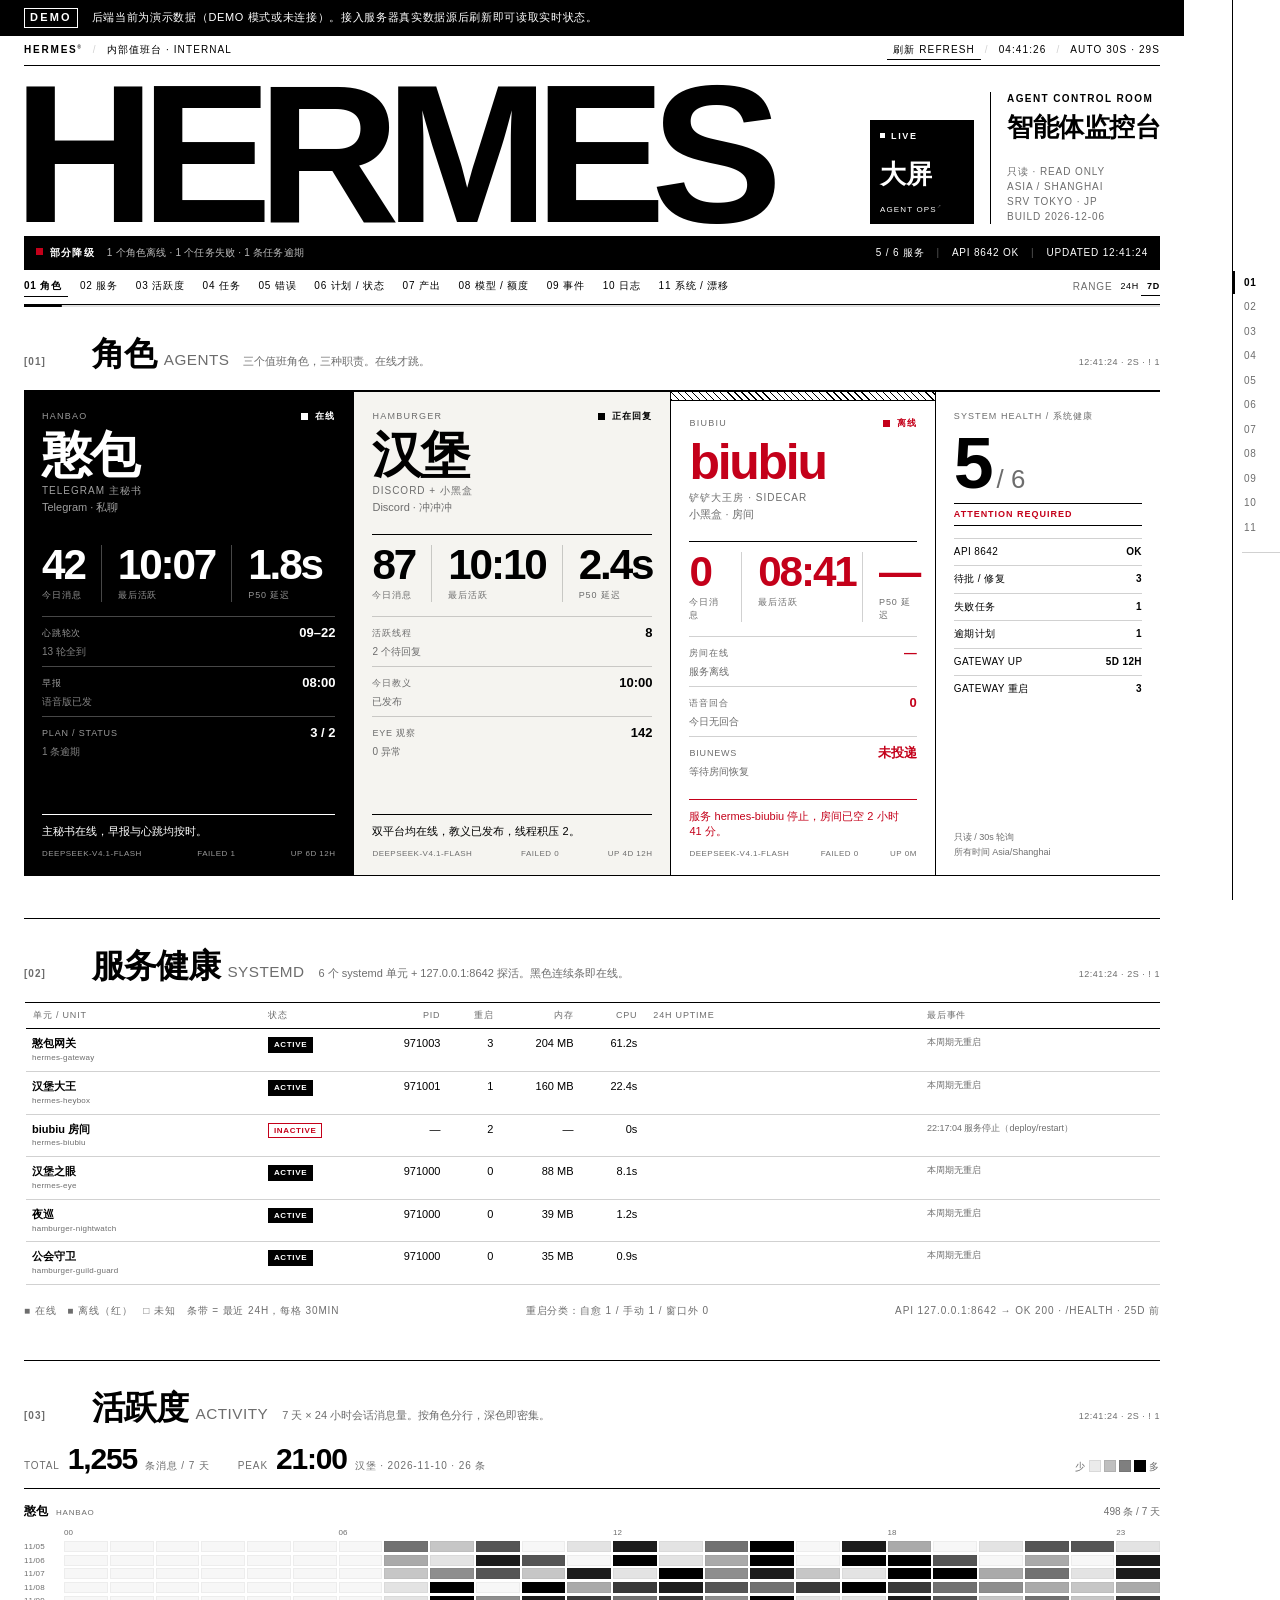
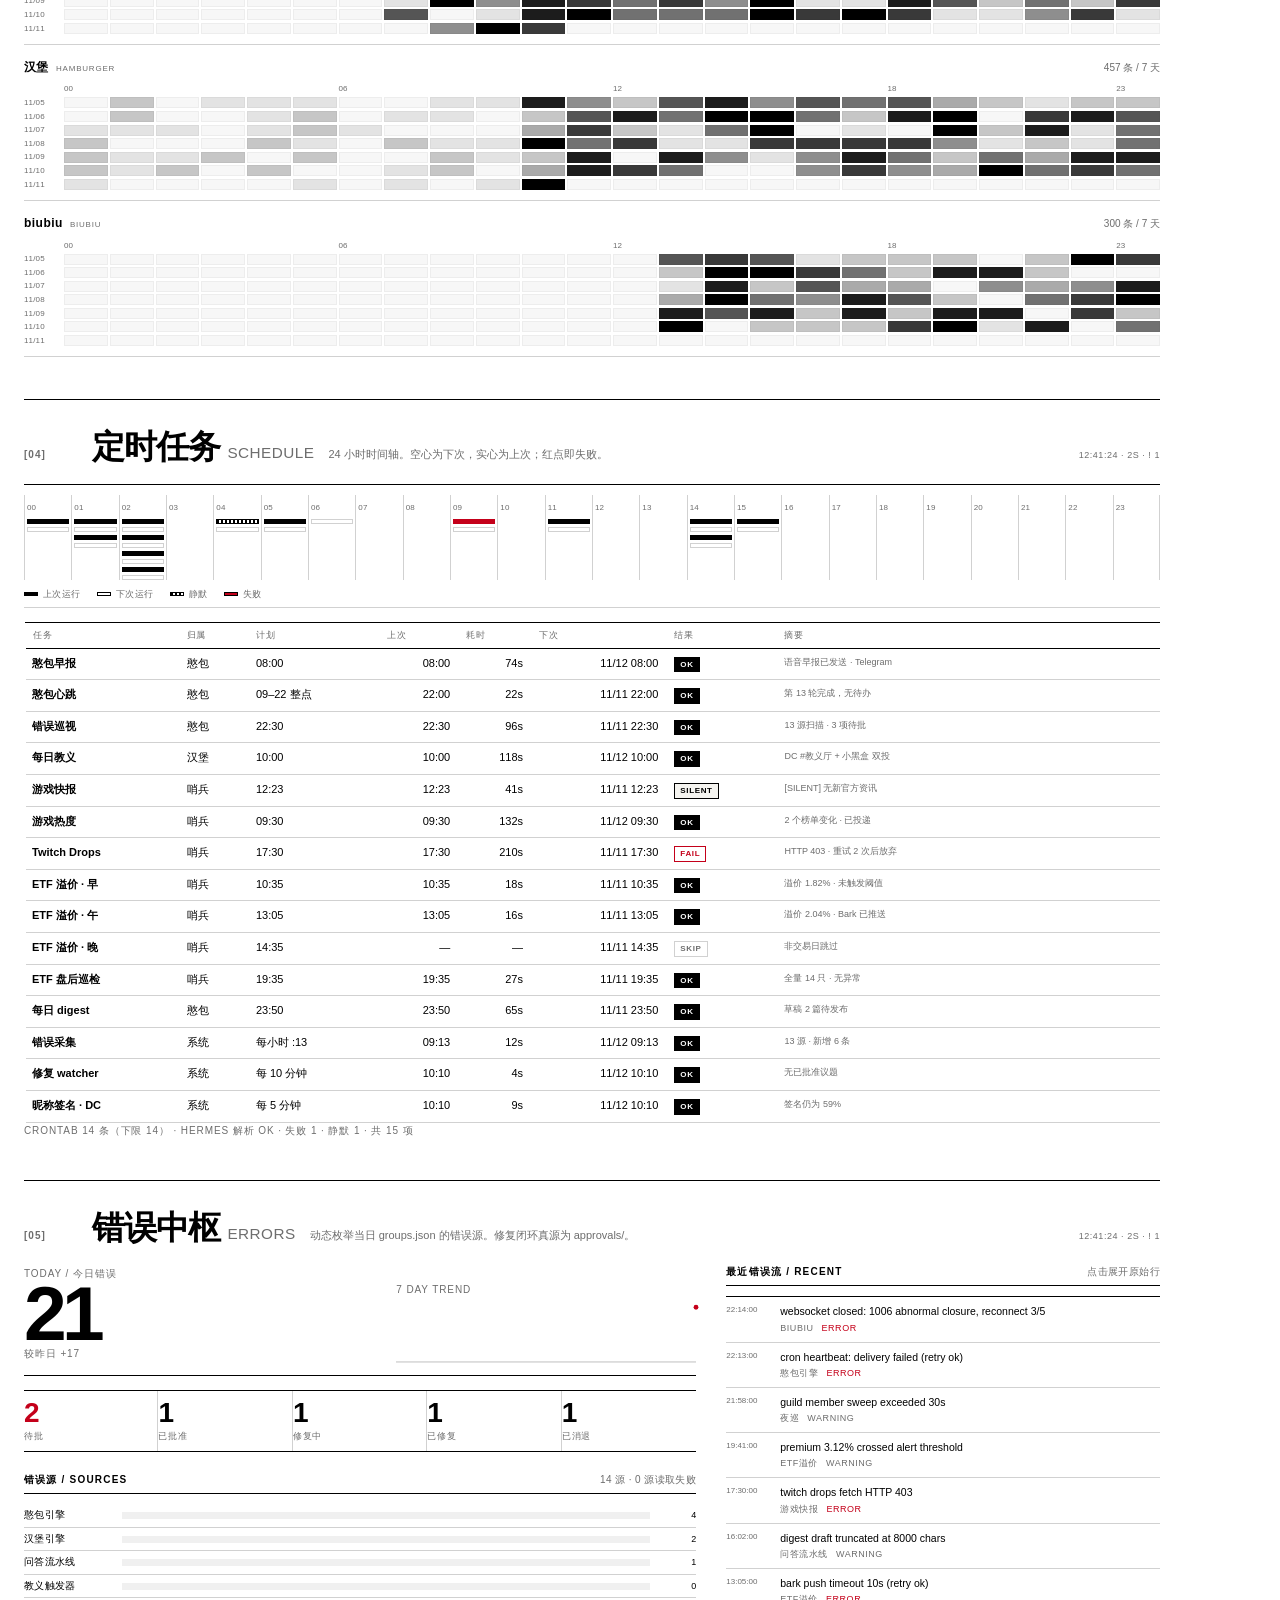
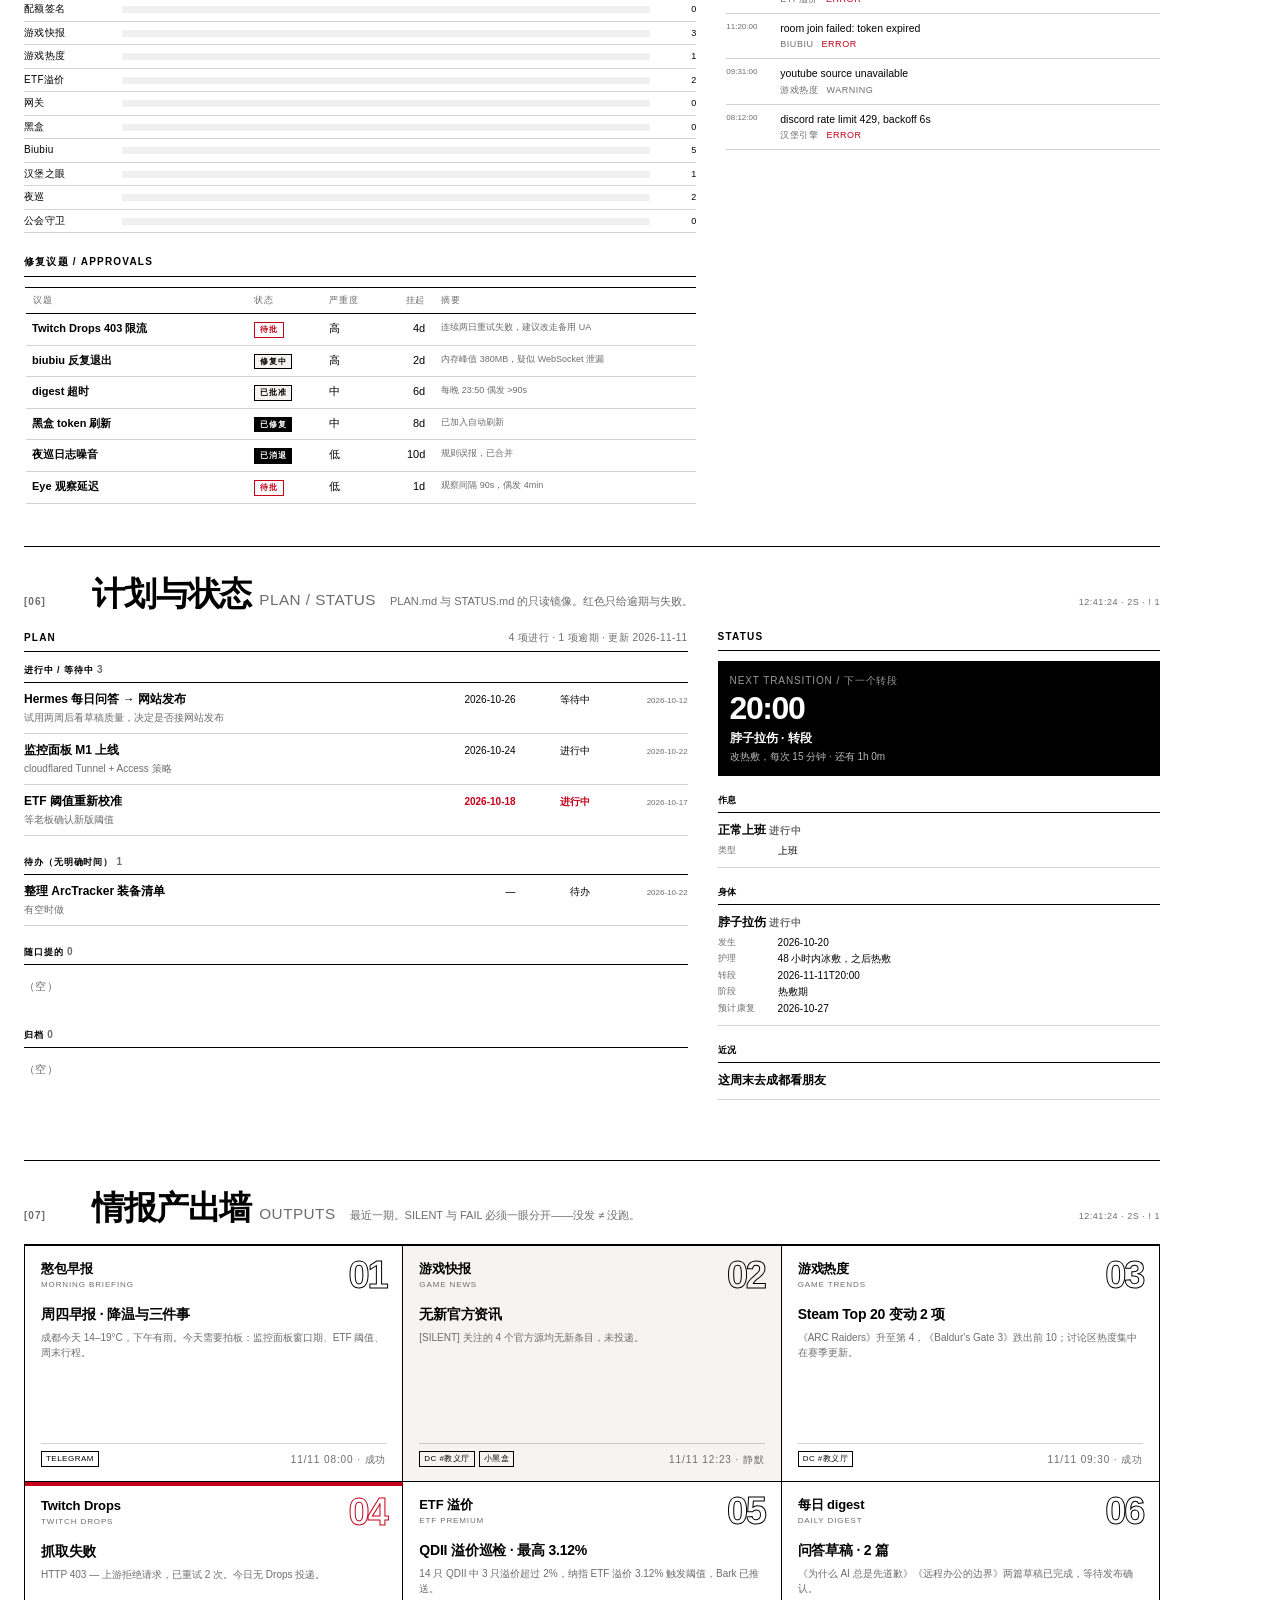
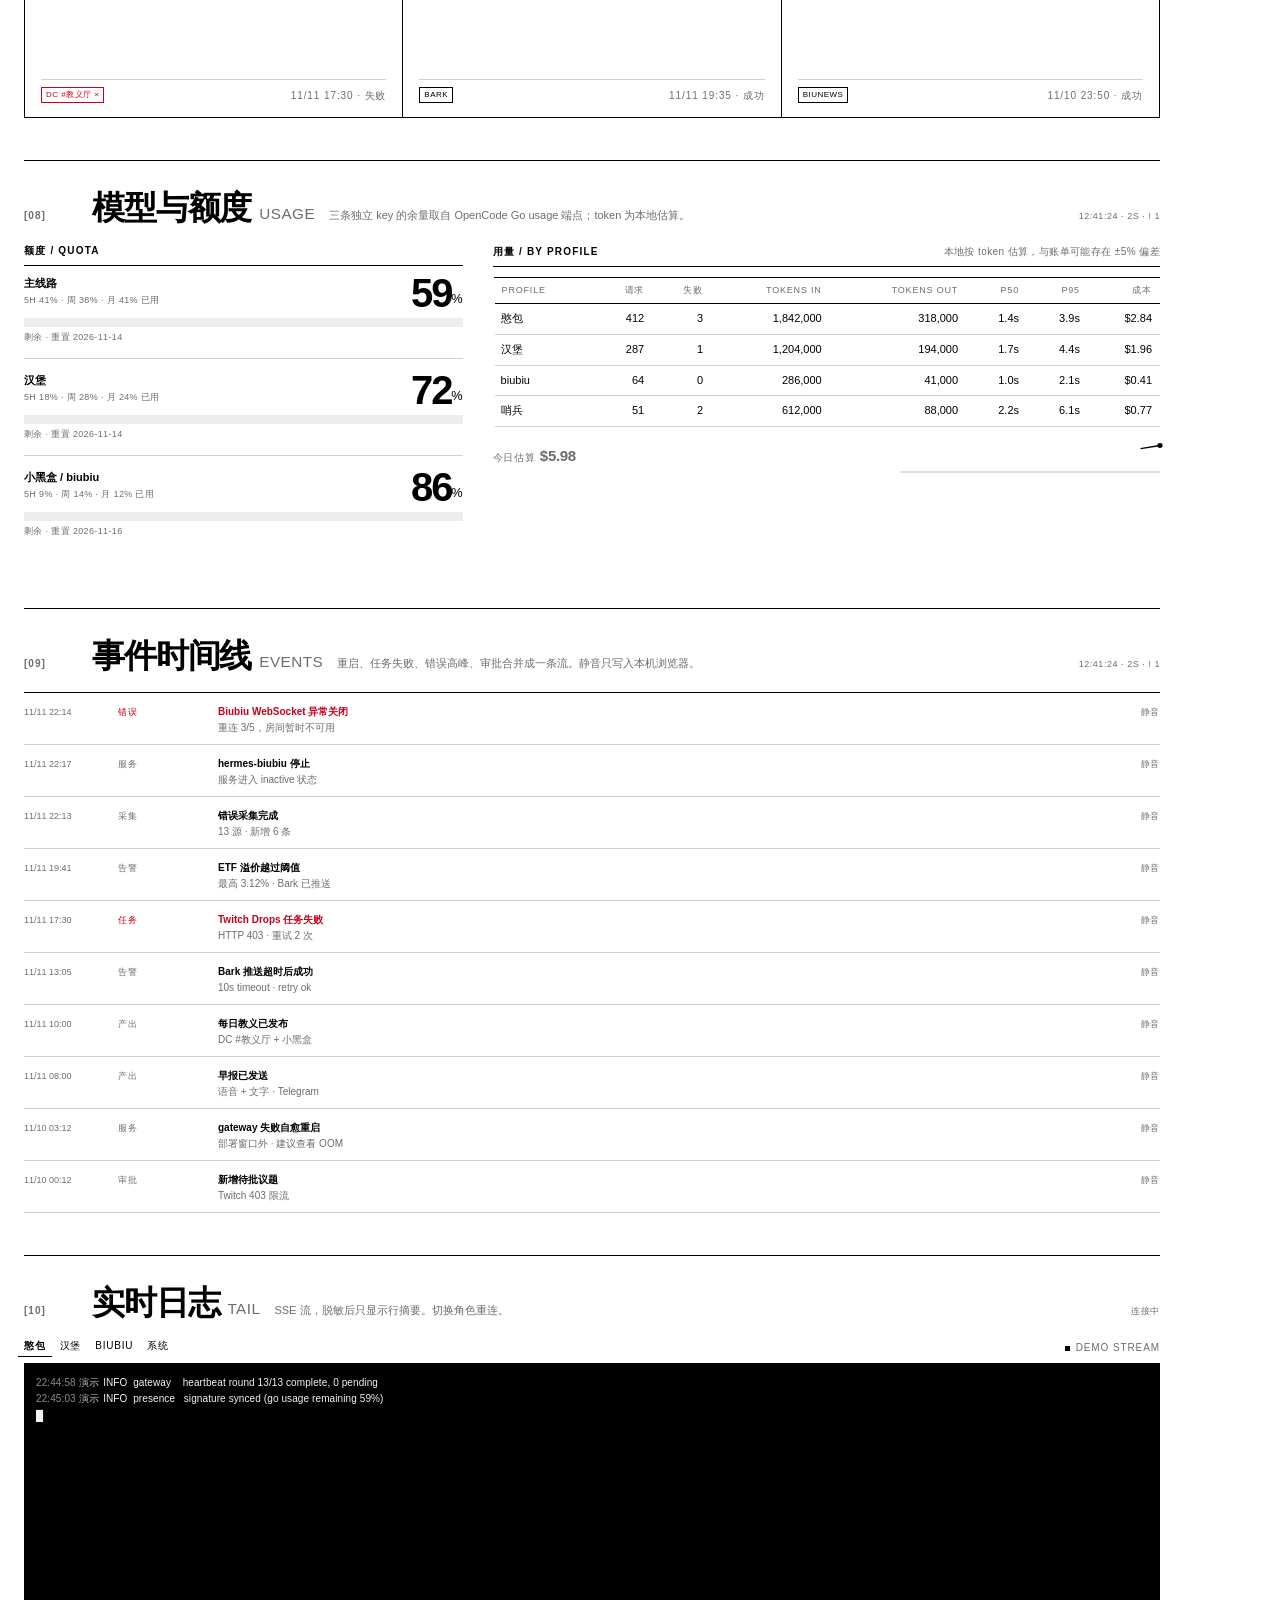
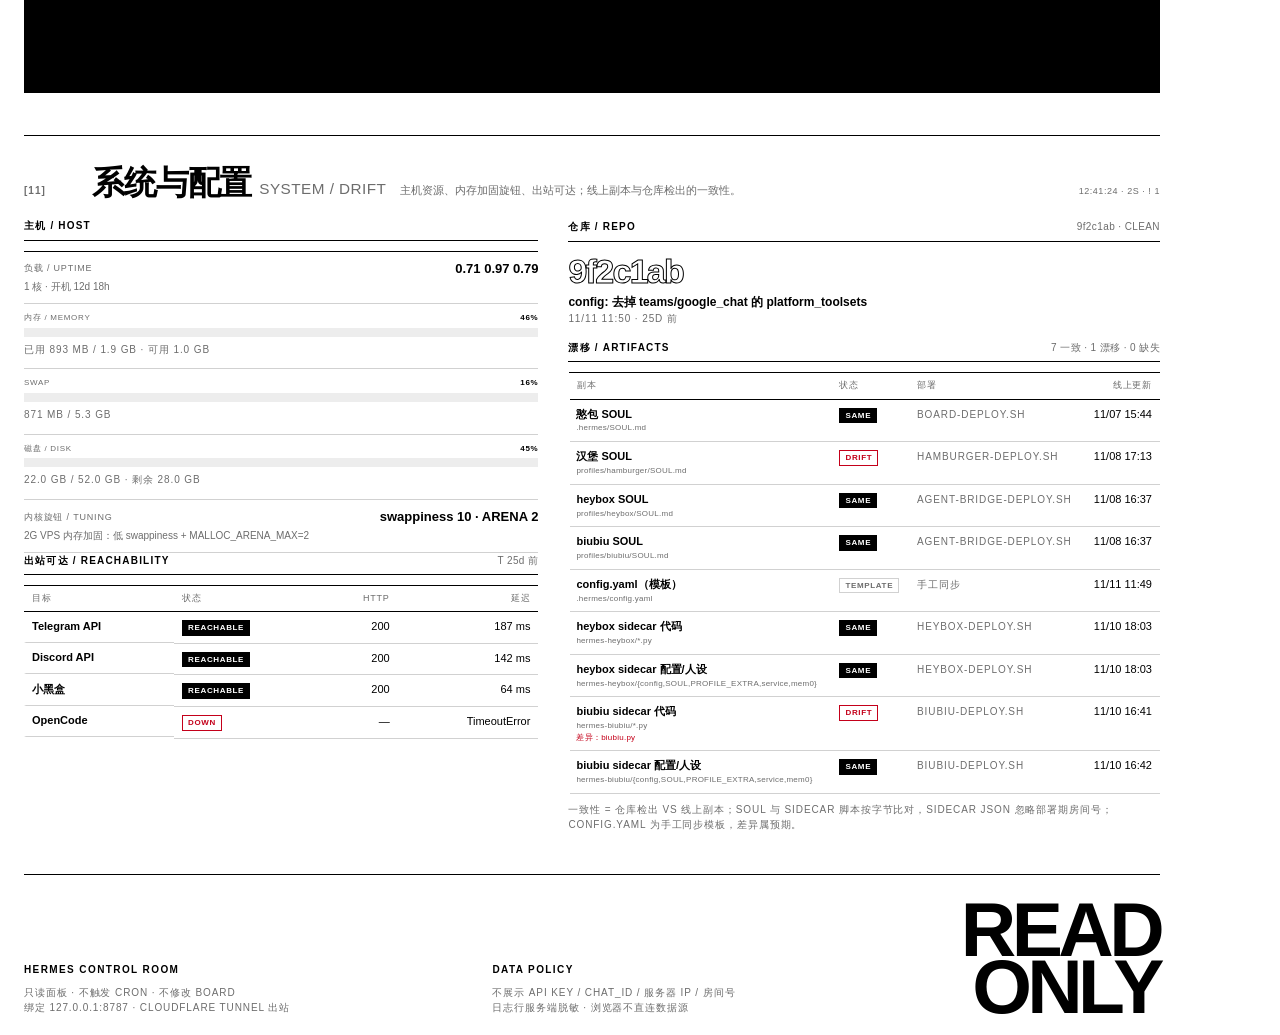
==== commit 5a5a0732: "perf(dashboard): /halo/ 首屏 5.5s -> 0.6s（直读 jobs.json + stale-while-revalidate） - collectors/jobs.py " ====
--- a/dashboard/frontend/index.html
+++ b/dashboard/frontend/index.html
@@ -7,7 +7,7 @@
 <meta name="robots" content="noindex,nofollow">
 <title>HERMES — 智能体监控台</title>
 <link rel="icon" href="favicon.svg" type="image/svg+xml">
-<link rel="stylesheet" href="styles.css?v=20261110f">
+<link rel="stylesheet" href="styles.css?v=20261111a">
 </head>
 <body>
 <div id="demo-banner" class="demo-banner" hidden>
@@ -407,28 +407,11 @@
   <a href="#logs" class="toc-rail__link" style="--i:9"><span class="toc-rail__num">10</span><span class="toc-rail__name">日志</span></a>
   <a href="#system" class="toc-rail__link" style="--i:10"><span class="toc-rail__num">11</span><span class="toc-rail__name">系统漂移</span></a>
   <div class="sys-wrap sys-wrap--rail">
-    <button type="button" class="sys-pill" id="sys-pill" aria-expanded="false" aria-controls="sys-pop" aria-haspopup="dialog">
+    <a class="sys-pill" id="sys-pill" href="https://hermes.joeli.site/halo/" target="_blank" rel="noopener" title="打开智能体大屏 AGENT OPS（新标签页）">
       <span class="sys-pill__bars" aria-hidden="true"><i style="--i:0"></i><i style="--i:1"></i><i style="--i:2"></i><i style="--i:3"></i><i style="--i:4"></i><i style="--i:5"></i></span>
       <span>系统状态</span>
       <span class="sys-pill__count" id="sys-pill-count">—</span>
-    </button>
-    <div class="sys-pop" id="sys-pop" role="dialog" aria-label="系统状态" hidden>
-      <div class="sys-pop__head">
-        <div class="sys-pop__head-main">
-          <p class="sys-pop__kicker">SYSTEM / 巡检</p>
-          <p class="sys-pop__title" id="sys-pop-title">等待数据</p>
-          <p class="sys-pop__note" id="sys-pop-note">正在读取数据源</p>
-        </div>
-        <button type="button" class="sys-pop__close" id="sys-pop-close" aria-label="关闭系统状态">×</button>
-      </div>
-      <div class="sys-pop__body" id="sys-pop-body">
-        <p class="sys-pop__empty micro">等待数据…</p>
-      </div>
-      <div class="sys-pop__foot">
-        <span class="micro" id="sys-pop-updated">更新于 —</span>
-        <a href="#services" class="sys-pop__link" id="sys-pop-link">服务详情 ↑</a>
-      </div>
-    </div>
+    </a>
   </div>
 </nav>
 
@@ -454,6 +437,6 @@
   <span class="reticle__tag">X ---- · Y ----</span>
 </div>
 
-<script src="app.js?v=20261110f"></script>
+<script src="app.js?v=20261111a"></script>
 </body>
 </html>
--- a/dashboard/frontend/styles.css
+++ b/dashboard/frontend/styles.css
@@ -1229,7 +1229,7 @@
   text-transform: uppercase;
 }
 
-/* system status: toc-rail pill + inspection popover */
+/* system status: toc-rail pill — links out to the /halo/ wall */
 .sys-wrap {
   position: relative;
   display: inline-block;
@@ -1255,11 +1255,9 @@
   white-space: nowrap;
   cursor: pointer;
 }
-.sys-pill:hover,
-.sys-pill[aria-expanded="true"] { background: var(--ink); color: var(--ground); }
+.sys-pill:hover { background: var(--ink); color: var(--ground); }
 .sys-pill.is-error { color: var(--alert); border-color: var(--alert); }
-.sys-pill.is-error:hover,
-.sys-pill.is-error[aria-expanded="true"] { background: var(--alert); color: var(--ground); }
+.sys-pill.is-error:hover { background: var(--alert); color: var(--ground); }
 .sys-pill__bars {
   display: inline-flex;
   align-items: flex-end;
@@ -1297,186 +1295,10 @@
   opacity: 0.7;
 }
 
-.sys-pop {
-  position: absolute;
-  right: 0;
-  bottom: calc(100% + 10px);
-  z-index: 80;
-  width: 360px;
-  max-width: calc(100vw - 32px);
-  max-height: calc(100vh - 24px);
-  overflow-y: auto;
-  padding: 14px;
-  border: 1px solid var(--ink);
-  background: var(--ground);
-  color: var(--ink);
-  text-align: left;
-  transform-origin: 100% 100%;
-}
-.sys-pop[hidden] { display: none; }
-.sys-pop.is-open { animation: sys-pop-in 0.2s var(--ease-mech) both; }
-.sys-pop__head {
-  display: flex;
-  align-items: flex-start;
-  justify-content: space-between;
-  gap: 12px;
-  padding-bottom: 10px;
-  border-bottom: 1px solid var(--line-strong);
-}
-.sys-pop__kicker {
-  font-size: 8px;
-  letter-spacing: 0.16em;
-  text-transform: uppercase;
-  color: var(--grey);
-}
-.sys-pop__title {
-  margin-top: 3px;
-  font-size: 15px;
-  font-weight: 700;
-  line-height: 1.2;
-  letter-spacing: -0.01em;
-}
-.sys-pop__title::before {
-  content: "";
-  display: inline-block;
-  width: 7px;
-  height: 7px;
-  margin-right: 7px;
-  background: var(--ink);
-  vertical-align: 1px;
-}
-.sys-pop[data-state="error"] .sys-pop__title::before { background: var(--alert); }
-.sys-pop__note {
-  margin-top: 4px;
-  font-size: 10px;
-  line-height: 1.45;
-  color: var(--grey);
-}
-.sys-pop__close {
-  flex: none;
-  width: 22px;
-  height: 22px;
-  padding: 0;
-  border: 1px solid var(--line);
-  background: transparent;
-  font-size: 15px;
-  line-height: 18px;
-  cursor: pointer;
-}
-.sys-pop__close:hover { background: var(--ink); color: var(--ground); }
-.sys-pop__body { padding-top: 2px; }
-.sys-pop__empty { padding: 14px 0; }
-.sys-pop__row { padding: 10px 0; border-bottom: 1px solid var(--line); }
-.sys-pop__row:last-child { border-bottom: 0; }
-.sys-pop__row-top {
-  display: flex;
-  align-items: baseline;
-  justify-content: space-between;
-  gap: 10px;
-}
-.sys-pop__row-name {
-  font-size: 10px;
-  font-weight: 700;
-  letter-spacing: 0.12em;
-  text-transform: uppercase;
-}
-.sys-pop__row-name span {
-  margin-left: 6px;
-  font-weight: 400;
-  letter-spacing: 0.04em;
-  color: var(--grey);
-  text-transform: none;
-}
-.sys-pop__row-value {
-  font-size: 12px;
-  font-weight: 700;
-  font-variant-numeric: tabular-nums;
-}
-.sys-pop__row-note {
-  margin-top: 3px;
-  font-size: 10px;
-  color: var(--grey);
-}
-.sys-strip {
-  display: flex;
-  gap: 2px;
-  height: 15px;
-  margin-top: 7px;
-}
-.sys-strip i {
-  flex: 1 1 0;
-  min-width: 2px;
-  background: var(--ink);
-  transform-origin: 50% 100%;
-}
-.sys-strip i.is-down { background: var(--alert); }
-.sys-strip i.is-unknown {
-  background: transparent;
-  outline: 1px solid var(--line);
-  outline-offset: -1px;
-}
-.sys-pop.is-open .sys-strip.is-animate i {
-  animation: sys-strip-in 0.18s var(--ease-mech) both;
-  animation-delay: calc(var(--i) * 5ms);
-}
-.sys-pop__api {
-  display: flex;
-  align-items: baseline;
-  justify-content: space-between;
-  gap: 10px;
-  padding: 9px 0;
-  border-bottom: 1px solid var(--line);
-  font-size: 9px;
-  font-weight: 700;
-  letter-spacing: 0.08em;
-  text-transform: uppercase;
-}
-.sys-pop__api span:last-child { font-weight: 400; letter-spacing: 0.04em; text-transform: none; }
-.sys-pop__api .is-bad { color: var(--alert); }
-.sys-pop__stats {
-  display: grid;
-  grid-template-columns: repeat(2, minmax(0, 1fr));
-  border-bottom: 1px solid var(--line);
-}
-.sys-pop__stat {
-  display: flex;
-  align-items: baseline;
-  justify-content: space-between;
-  gap: 8px;
-  padding: 9px 0;
-}
-.sys-pop__stat:nth-child(odd) { padding-right: 12px; border-right: 1px solid var(--line); }
-.sys-pop__stat:nth-child(even) { padding-left: 12px; }
-.sys-pop__stat strong {
-  font-size: 16px;
-  font-weight: 700;
-  font-variant-numeric: tabular-nums;
-}
-.sys-pop__stat strong.is-bad { color: var(--alert); }
-.sys-pop__foot {
-  display: flex;
-  align-items: center;
-  justify-content: space-between;
-  gap: 12px;
-  padding-top: 10px;
-}
-.sys-pop__link {
-  font-size: 10px;
-  letter-spacing: 0.08em;
-  text-transform: uppercase;
-  color: var(--ink);
-  border-bottom: 1px solid currentColor;
-}
 @keyframes sys-bar {
   0%, 100% { transform: scaleY(0.35); }
   40% { transform: scaleY(1); }
   70% { transform: scaleY(0.58); }
-}
-@keyframes sys-strip-in {
-  from { opacity: 0; transform: scaleY(0.15); }
-}
-@keyframes sys-pop-in {
-  from { opacity: 0; transform: translateY(6px) scale(0.98); }
 }
 .noscript { padding: 20px; background: var(--alert); color: #fff; }
 
@@ -1513,7 +1335,6 @@
   .footer__col--right { text-align: left; }
   .footer__word { font-size: 64px; }
   .sys-wrap { margin-bottom: 14px; }
-  .sys-pop { left: 0; right: auto; transform-origin: 0 100%; }
   .error-stream { max-height: 420px; }
   .event { grid-template-columns: 66px 74px minmax(0, 1fr); }
   .event__action { grid-column: 3; justify-self: start; }
@@ -1769,11 +1590,6 @@
   border-left: 0;
   border-top: 1px solid currentColor;
 }
-.sys-wrap--rail .sys-pop {
-  right: calc(100% + 21px);
-  bottom: 0;
-  transform-origin: 100% 100%;
-}
 
 /* reserve the side column so content rules butt into the rail hairline */
 @media (min-width: 1241px) {
@@ -1788,10 +1604,10 @@
 
 /* rail drawer (2026-10-27): at rest the rail tucks halfway into the
    right edge — numbers only, hairline retracted. Hover, keyboard focus
-   or an open status popover sets --toc-open; every rule below reads
-   that one flag. Open delays scale with the flag (staggered wave in),
-   close delays collapse to 0 (everything clears fast, drawer glides
-   shut). Pointer-capable wide screens only — touch keeps today's rail. */
+   sets --toc-open; every rule below reads that one flag. Open delays
+   scale with the flag (staggered wave in), close delays collapse to 0
+   (everything clears fast, drawer glides shut). Pointer-capable wide
+   screens only — touch keeps today's rail. */
 @media (min-width: 1241px) and (hover: hover) {
   .toc-rail {
     --toc-open: 0;
@@ -1800,7 +1616,6 @@
   }
   .toc-rail:hover,
   .toc-rail:focus-within { --toc-open: 1; }
-  .toc-rail:has(#sys-pill[aria-expanded="true"]) { --toc-open: 1; }
 
   /* labels clip inside their link; the reveal cascades 01 → 11 via --i */
   .toc-rail__link { overflow: hidden; }
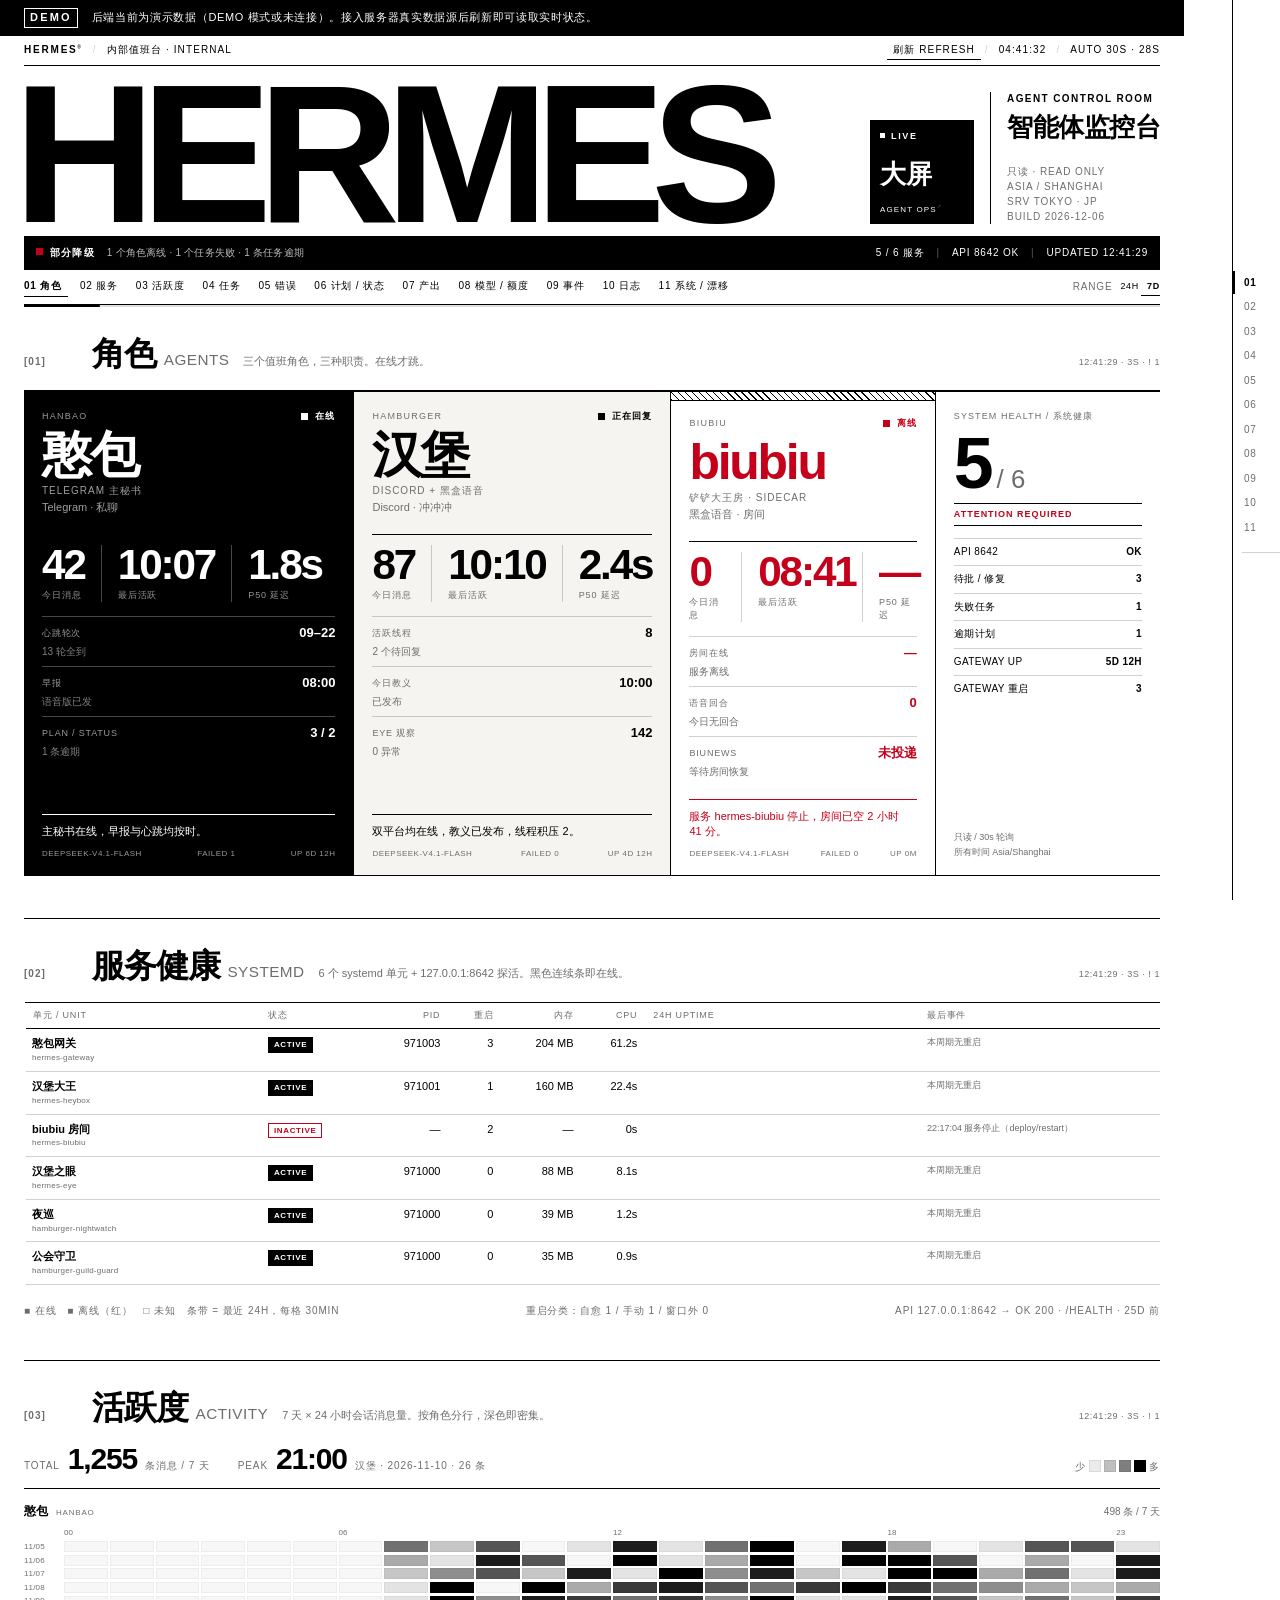
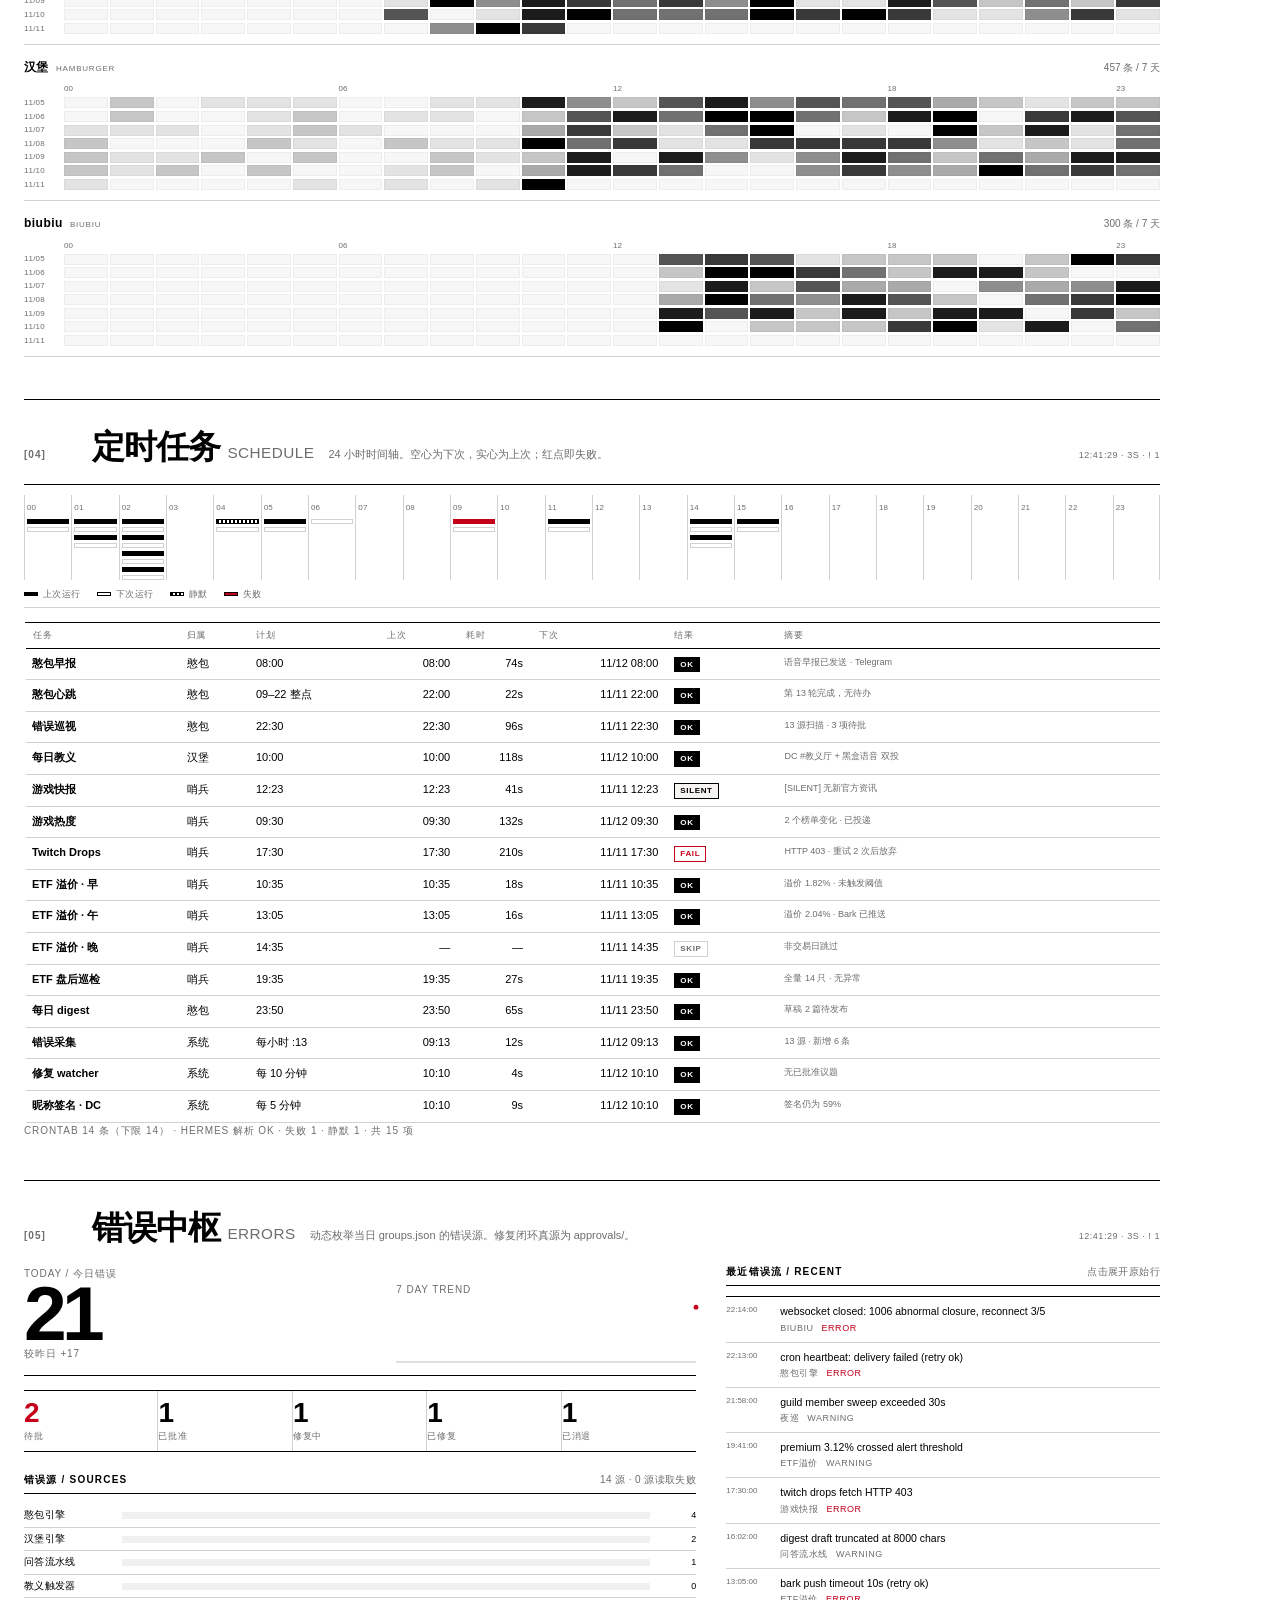
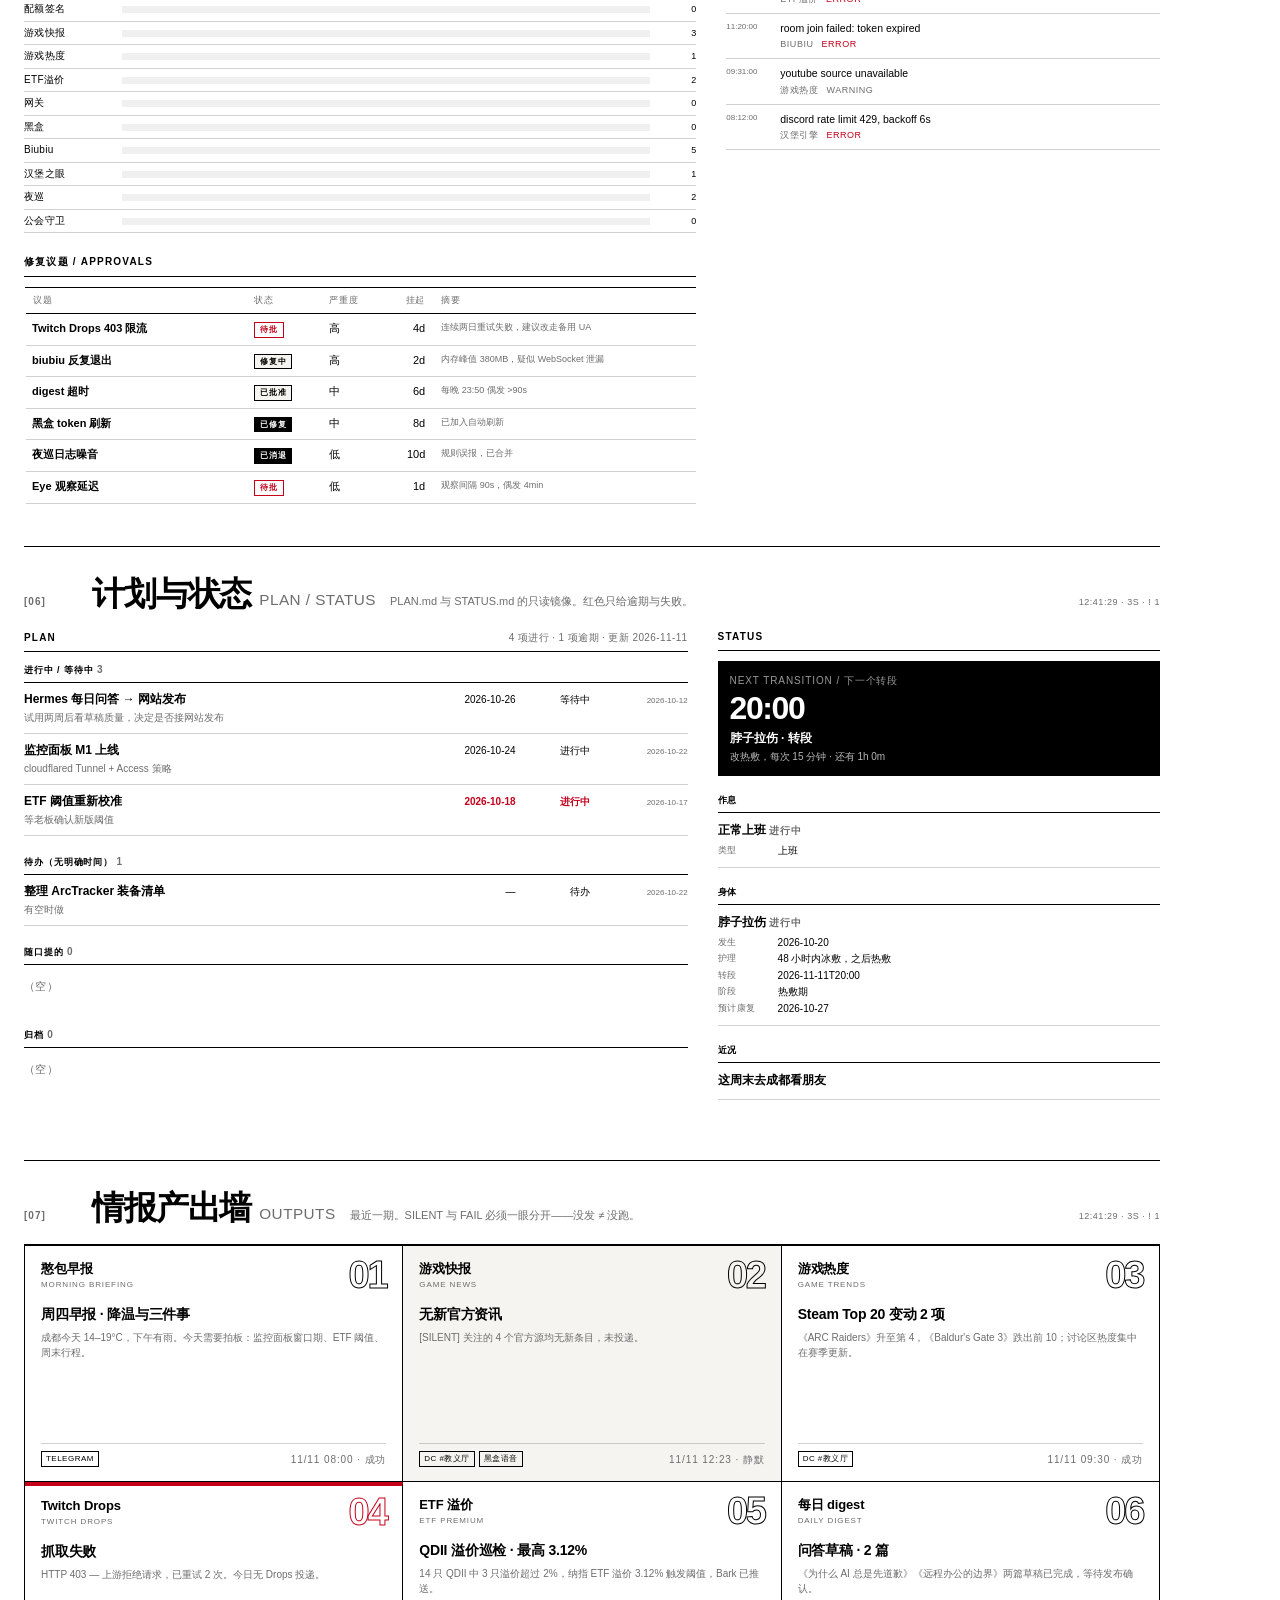
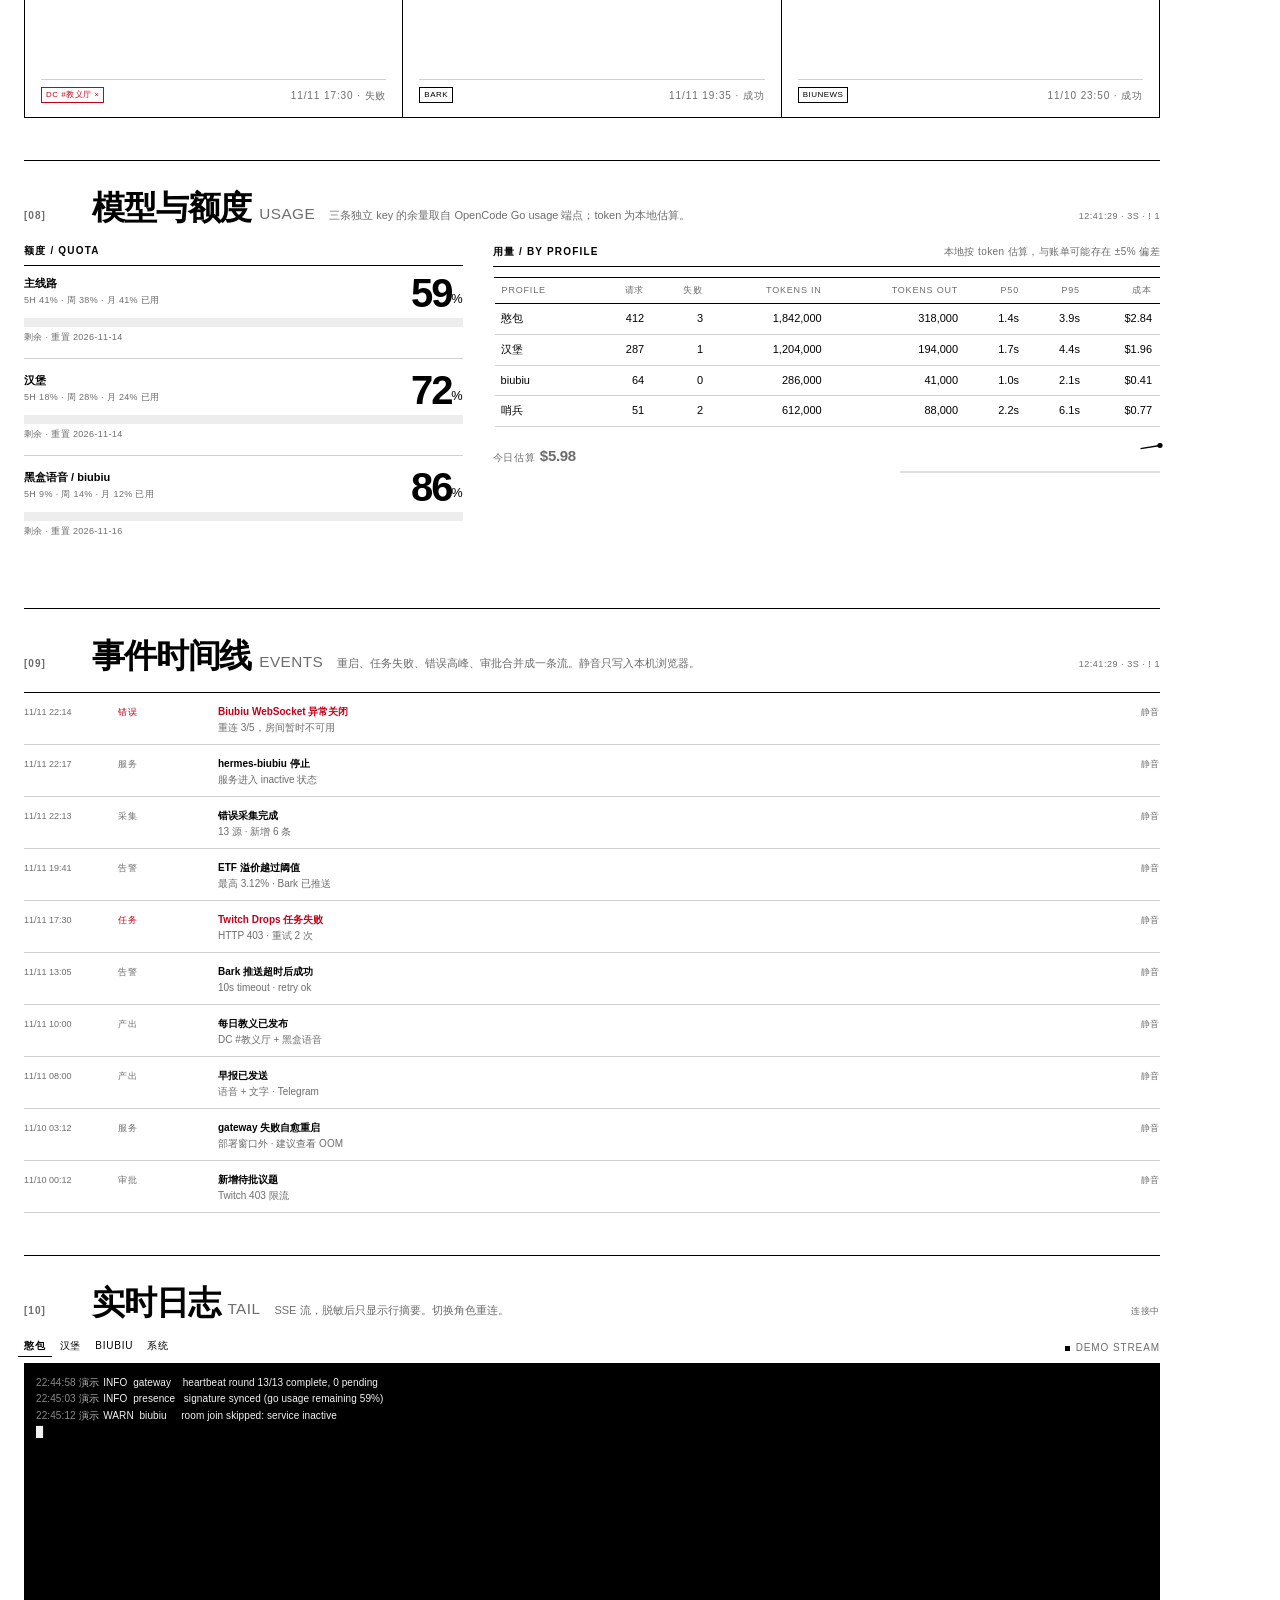
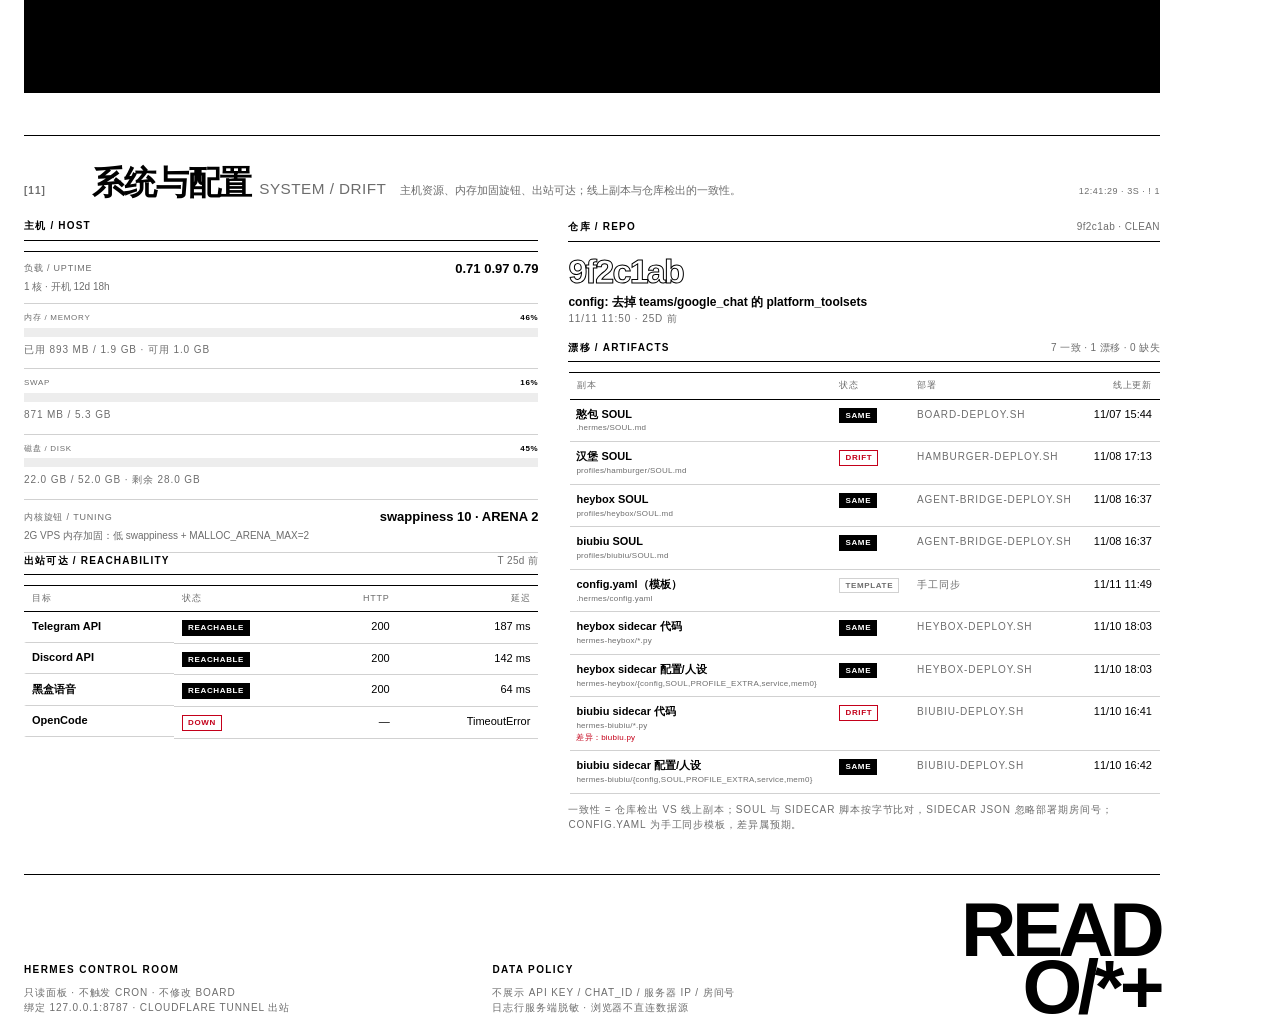
==== commit ab676f93: "dashboard: animate footer READ ONLY like masthead wordmark" ====
--- a/dashboard/frontend/index.html
+++ b/dashboard/frontend/index.html
@@ -7,7 +7,7 @@
 <meta name="robots" content="noindex,nofollow">
 <title>HERMES — 智能体监控台</title>
 <link rel="icon" href="favicon.svg" type="image/svg+xml">
-<link rel="stylesheet" href="styles.css?v=20261111a">
+<link rel="stylesheet" href="styles.css?v=20261113a">
 </head>
 <body>
 <div id="demo-banner" class="demo-banner" hidden>
@@ -425,7 +425,7 @@
     <p class="micro">不展示 API key / chat_id / 服务器 IP / 房间号<br>日志行服务端脱敏 · 浏览器不直连数据源</p>
   </div>
   <div class="footer__col footer__col--right">
-    <p class="footer__word">READ<br>ONLY</p>
+    <p class="footer__word" aria-label="READ ONLY"><span class="footer__letter" style="--i:0">R</span><span class="footer__letter" style="--i:1">E</span><span class="footer__letter" style="--i:2">A</span><span class="footer__letter" style="--i:3">D</span><br><span class="footer__letter" style="--i:4">O</span><span class="footer__letter" style="--i:5">N</span><span class="footer__letter" style="--i:6">L</span><span class="footer__letter" style="--i:7">Y</span></p>
   </div>
 </footer>
 
@@ -437,6 +437,6 @@
   <span class="reticle__tag">X ---- · Y ----</span>
 </div>
 
-<script src="app.js?v=20261111a"></script>
+<script src="app.js?v=20261113a"></script>
 </body>
 </html>
--- a/dashboard/frontend/styles.css
+++ b/dashboard/frontend/styles.css
@@ -1416,6 +1416,13 @@
     animation: wm-rise 0.55s var(--ease-mech) both;
     animation-delay: calc(0.06s + var(--i, 0) * 55ms);
   }
+  /* footer READ ONLY mirrors the masthead wordmark: one glyph per span,
+     same rise + stagger so it can decode and replay alongside it */
+  html.js-motion .footer__letter {
+    display: inline-block;
+    animation: wm-rise 0.55s var(--ease-mech) both;
+    animation-delay: calc(0.06s + var(--i, 0) * 55ms);
+  }
   html.js-motion .wordmark__aside { animation: fade-up var(--slow) var(--ease-mech) 0.3s both; }
   html.js-motion .ops-launch { animation: fade-up var(--slow) var(--ease-mech) 0.3s both; }
   /* the plate + frame turn a quarter and grow back while the label holds
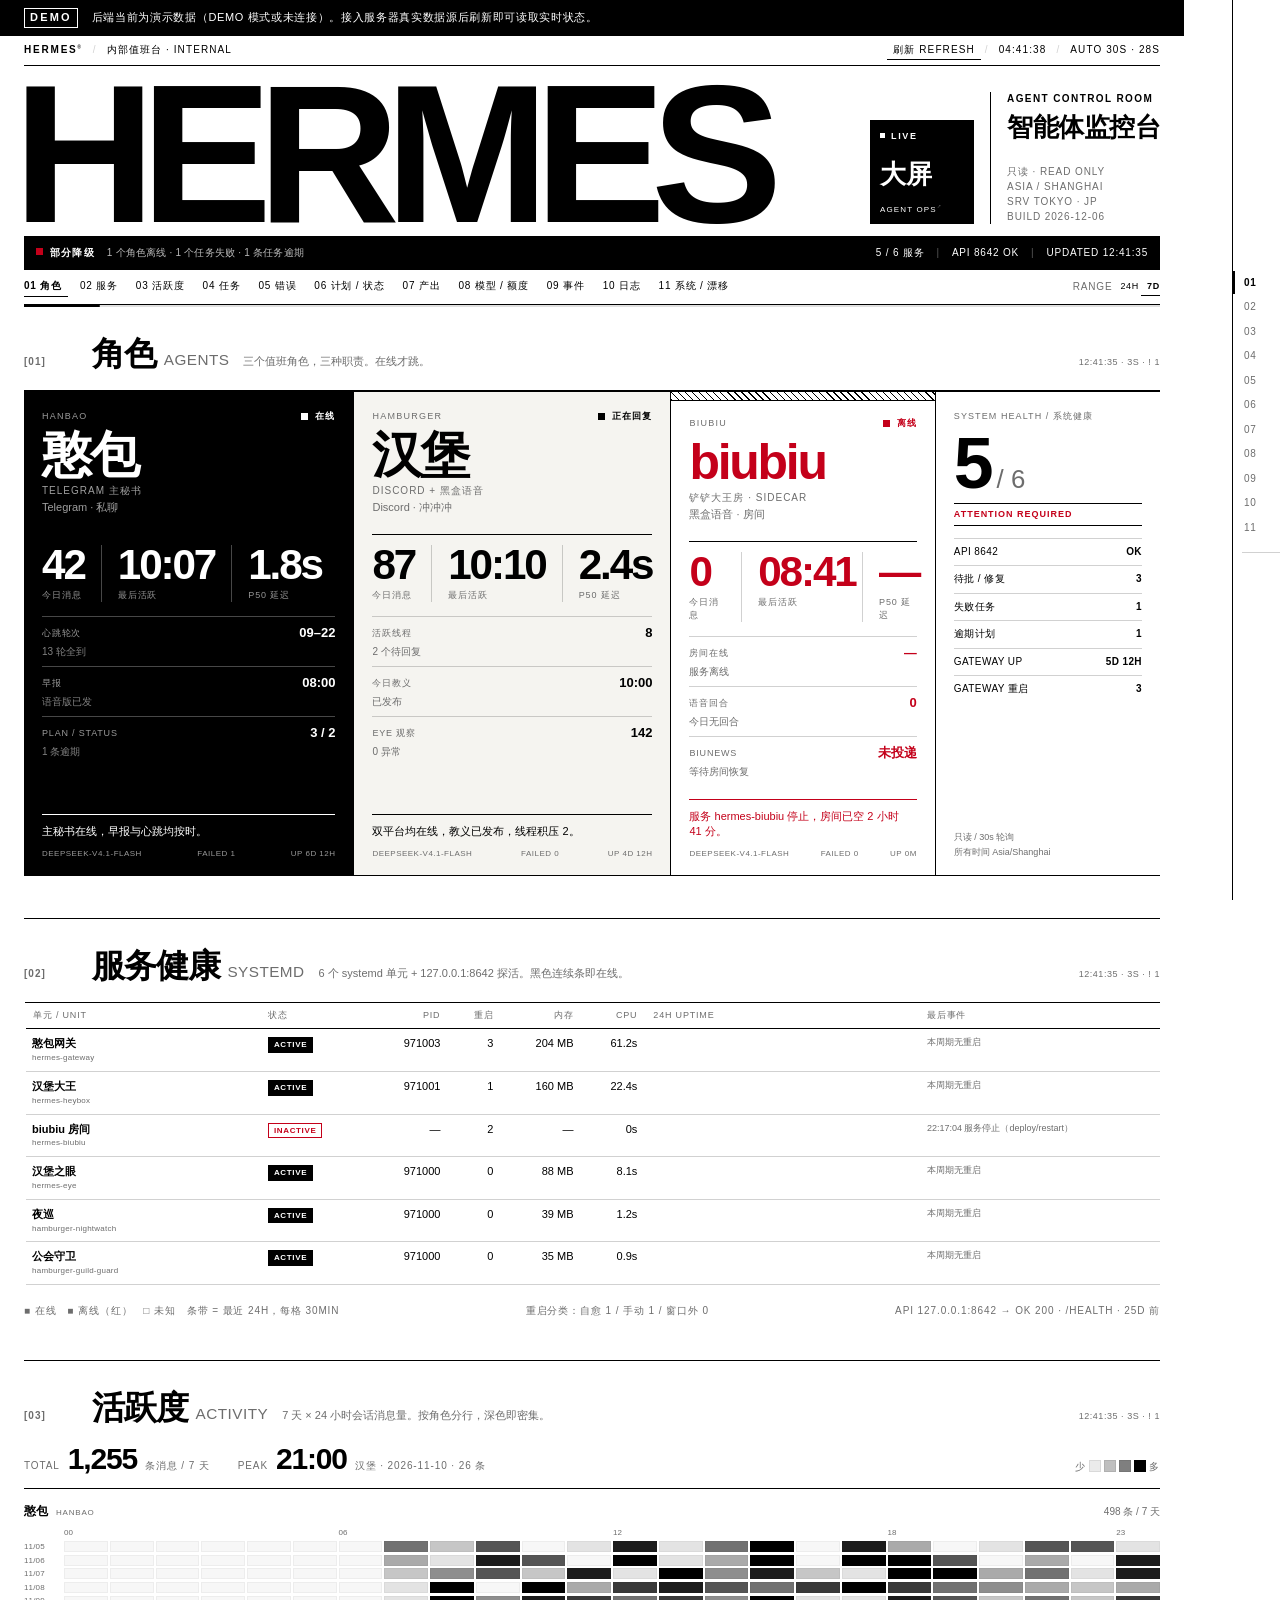
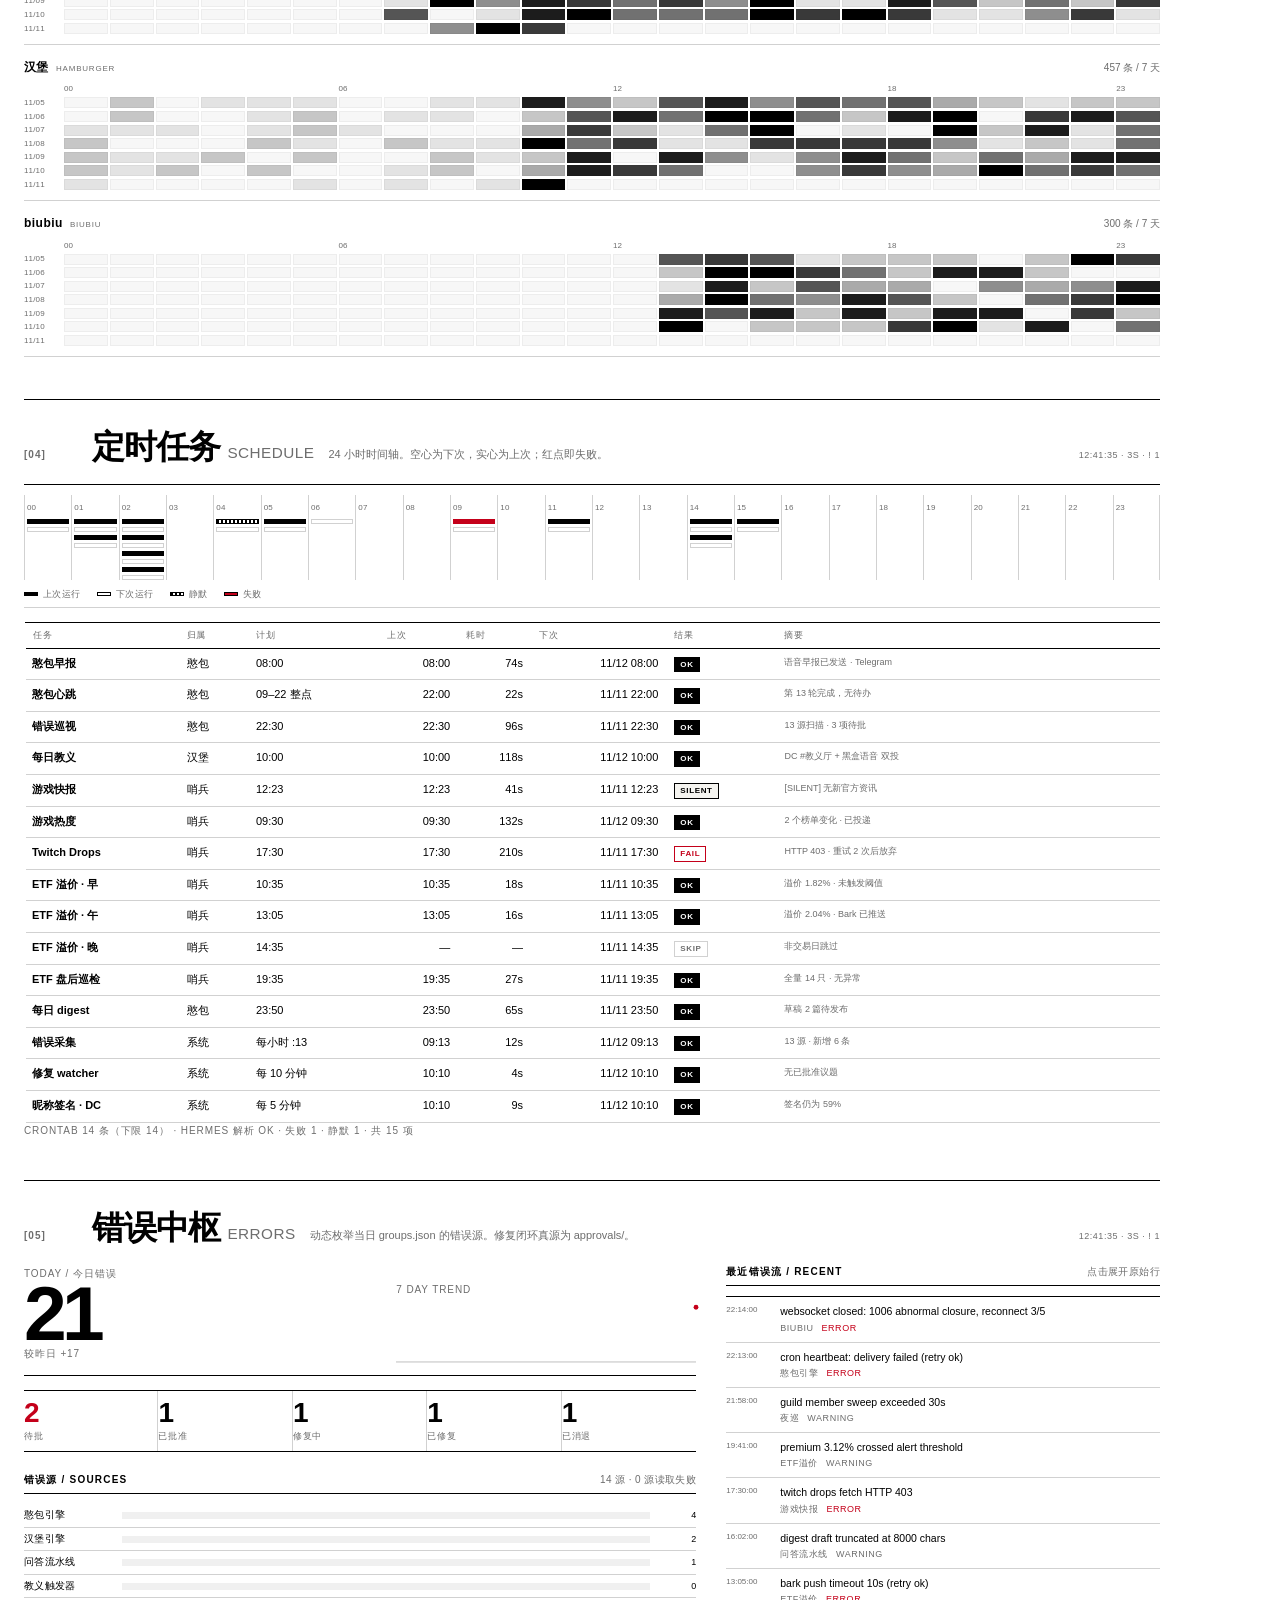
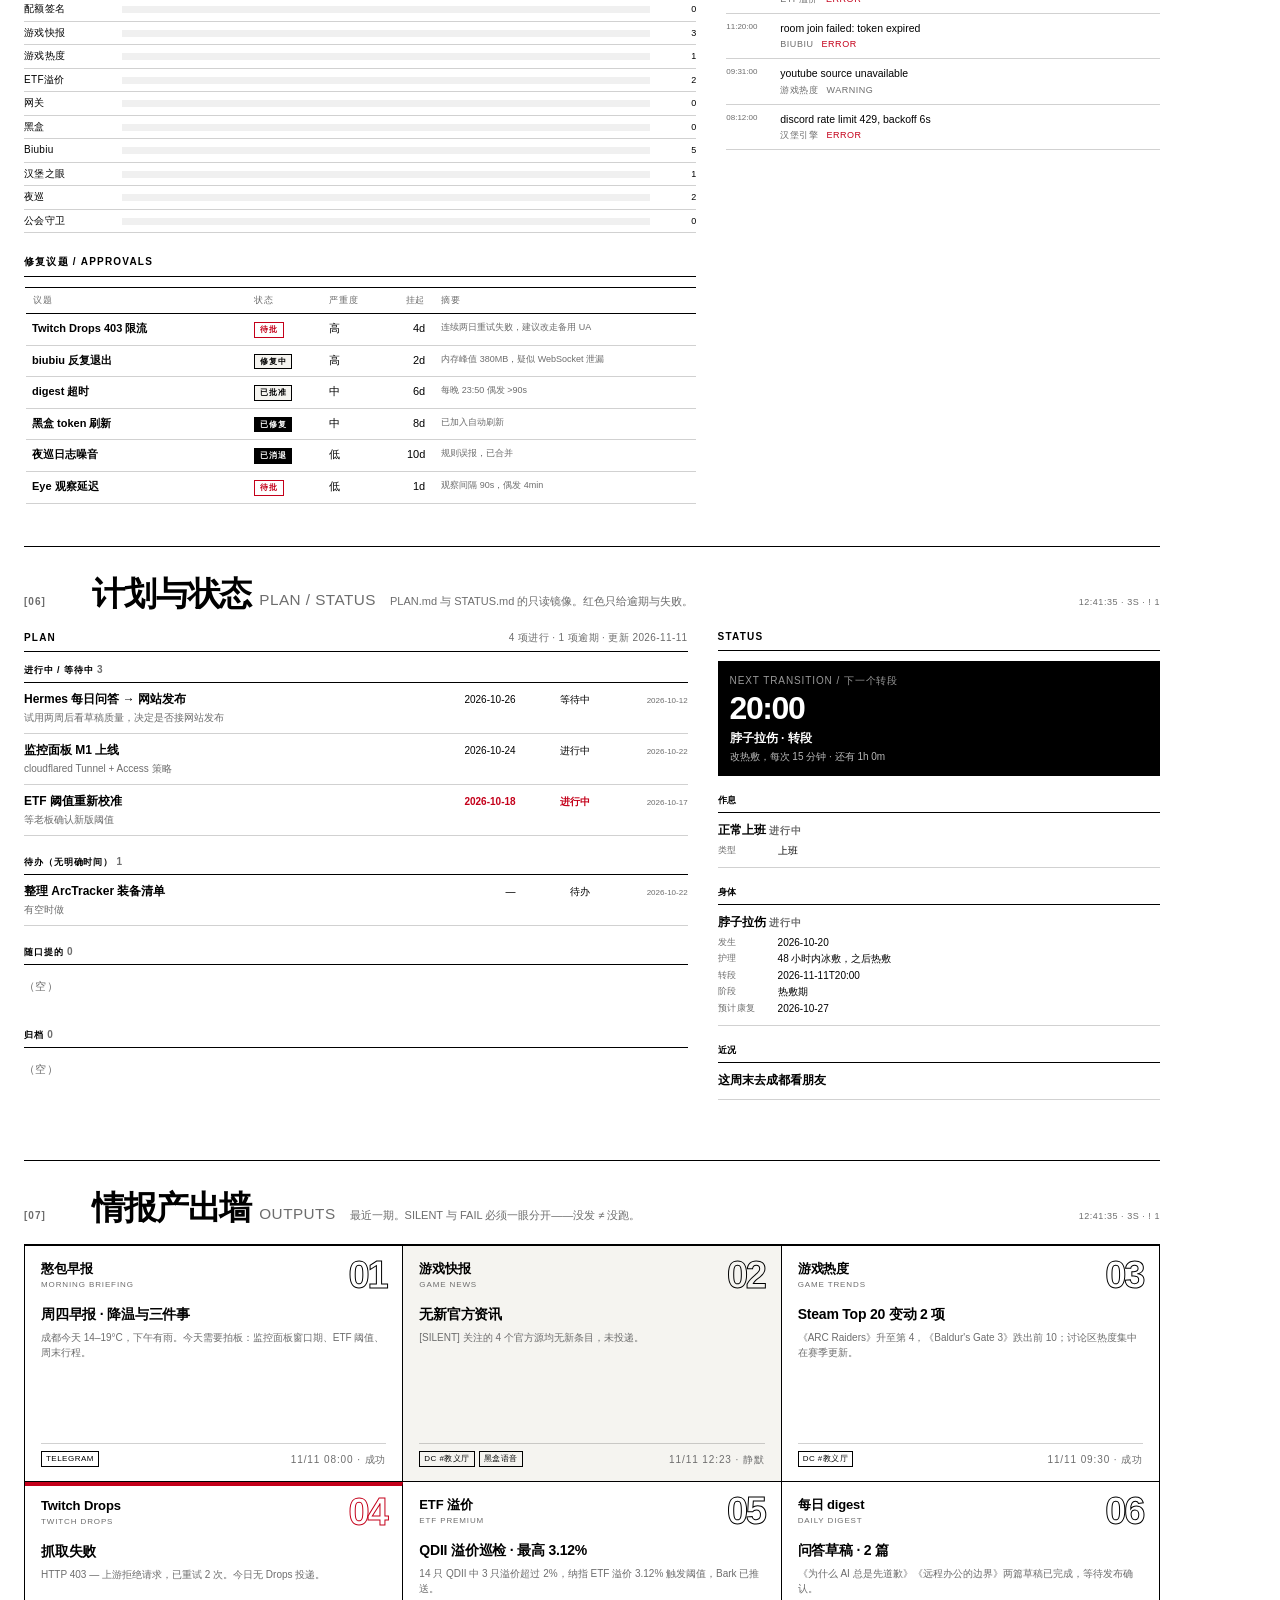
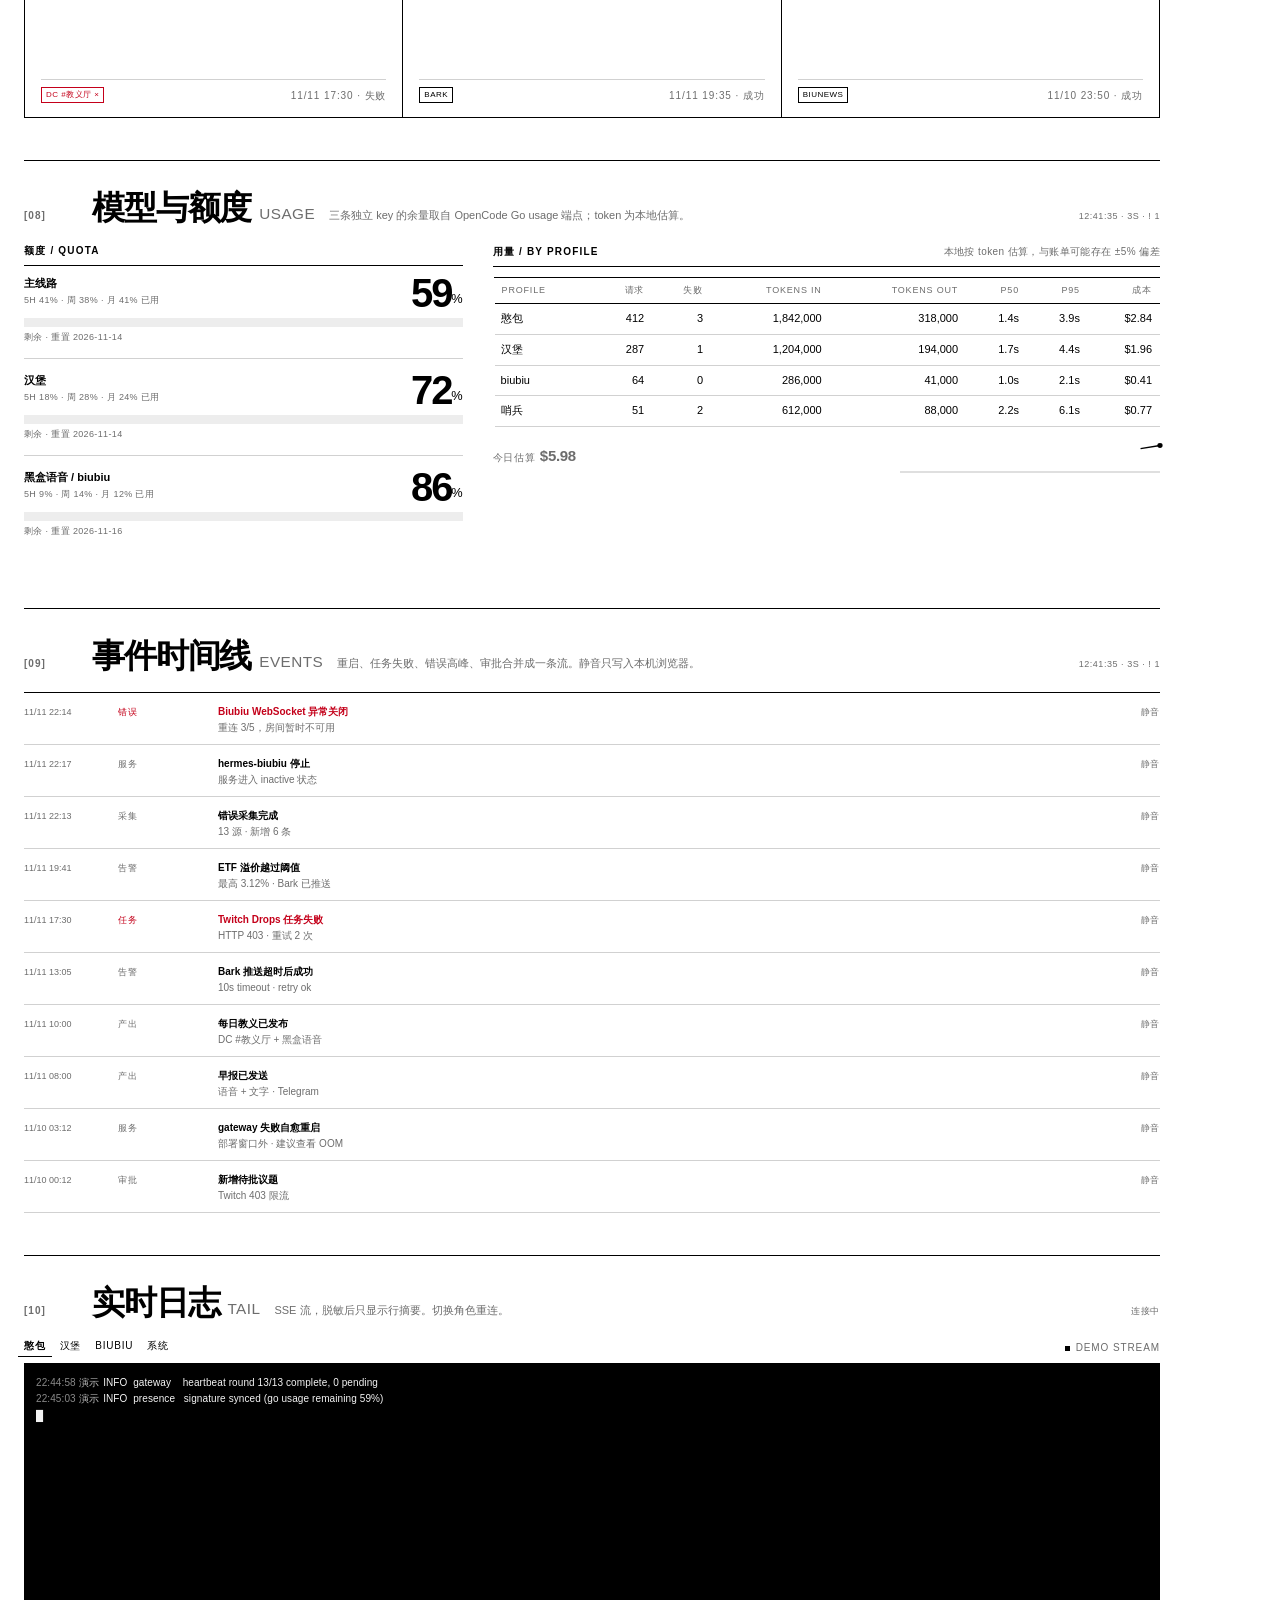
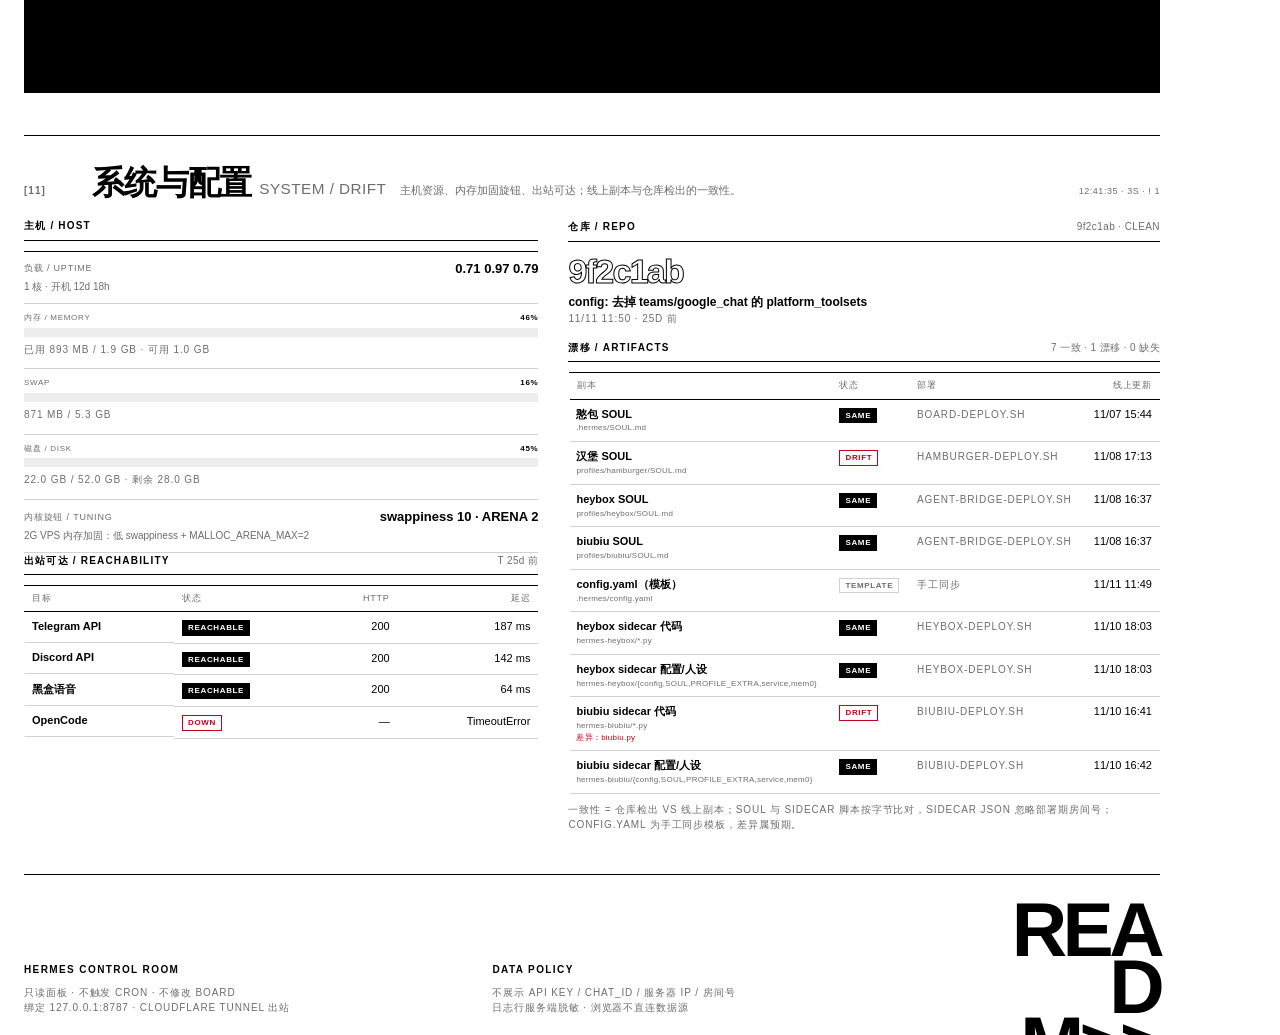
==== commit 465cd0fb: "dashboard: keep footer DATA POLICY fixed during READ ONLY scramble" ====
--- a/dashboard/frontend/index.html
+++ b/dashboard/frontend/index.html
@@ -7,7 +7,7 @@
 <meta name="robots" content="noindex,nofollow">
 <title>HERMES — 智能体监控台</title>
 <link rel="icon" href="favicon.svg" type="image/svg+xml">
-<link rel="stylesheet" href="styles.css?v=20261113a">
+<link rel="stylesheet" href="styles.css?v=20261113b">
 </head>
 <body>
 <div id="demo-banner" class="demo-banner" hidden>
@@ -425,7 +425,7 @@
     <p class="micro">不展示 API key / chat_id / 服务器 IP / 房间号<br>日志行服务端脱敏 · 浏览器不直连数据源</p>
   </div>
   <div class="footer__col footer__col--right">
-    <p class="footer__word" aria-label="READ ONLY"><span class="footer__letter" style="--i:0">R</span><span class="footer__letter" style="--i:1">E</span><span class="footer__letter" style="--i:2">A</span><span class="footer__letter" style="--i:3">D</span><br><span class="footer__letter" style="--i:4">O</span><span class="footer__letter" style="--i:5">N</span><span class="footer__letter" style="--i:6">L</span><span class="footer__letter" style="--i:7">Y</span></p>
+    <p class="footer__word" aria-label="READ ONLY"><span class="footer__word-ghost" aria-hidden="true">READ<br>ONLY</span><span class="footer__word-live" aria-hidden="true"><span class="footer__letter" style="--i:0">R</span><span class="footer__letter" style="--i:1">E</span><span class="footer__letter" style="--i:2">A</span><span class="footer__letter" style="--i:3">D</span><br><span class="footer__letter" style="--i:4">O</span><span class="footer__letter" style="--i:5">N</span><span class="footer__letter" style="--i:6">L</span><span class="footer__letter" style="--i:7">Y</span></span></p>
   </div>
 </footer>
 
@@ -437,6 +437,6 @@
   <span class="reticle__tag">X ---- · Y ----</span>
 </div>
 
-<script src="app.js?v=20261113a"></script>
+<script src="app.js?v=20261113b"></script>
 </body>
 </html>
--- a/dashboard/frontend/styles.css
+++ b/dashboard/frontend/styles.css
@@ -1222,11 +1222,19 @@
 .footer__col .kicker { margin-bottom: 7px; }
 .footer__col--right { text-align: right; }
 .footer__word {
+  position: relative;
   font-size: clamp(44px, 6vw, 92px);
   font-weight: 700;
   line-height: 0.74;
   letter-spacing: -0.06em;
   text-transform: uppercase;
+}
+/* static ghost keeps the auto grid column at the word's natural width while
+   the live layer scrambles; glyph swaps must never reflow DATA POLICY */
+.footer__word-ghost { visibility: hidden; }
+.footer__word-live {
+  position: absolute;
+  inset: 0;
 }
 
 /* system status: toc-rail pill — links out to the /halo/ wall */
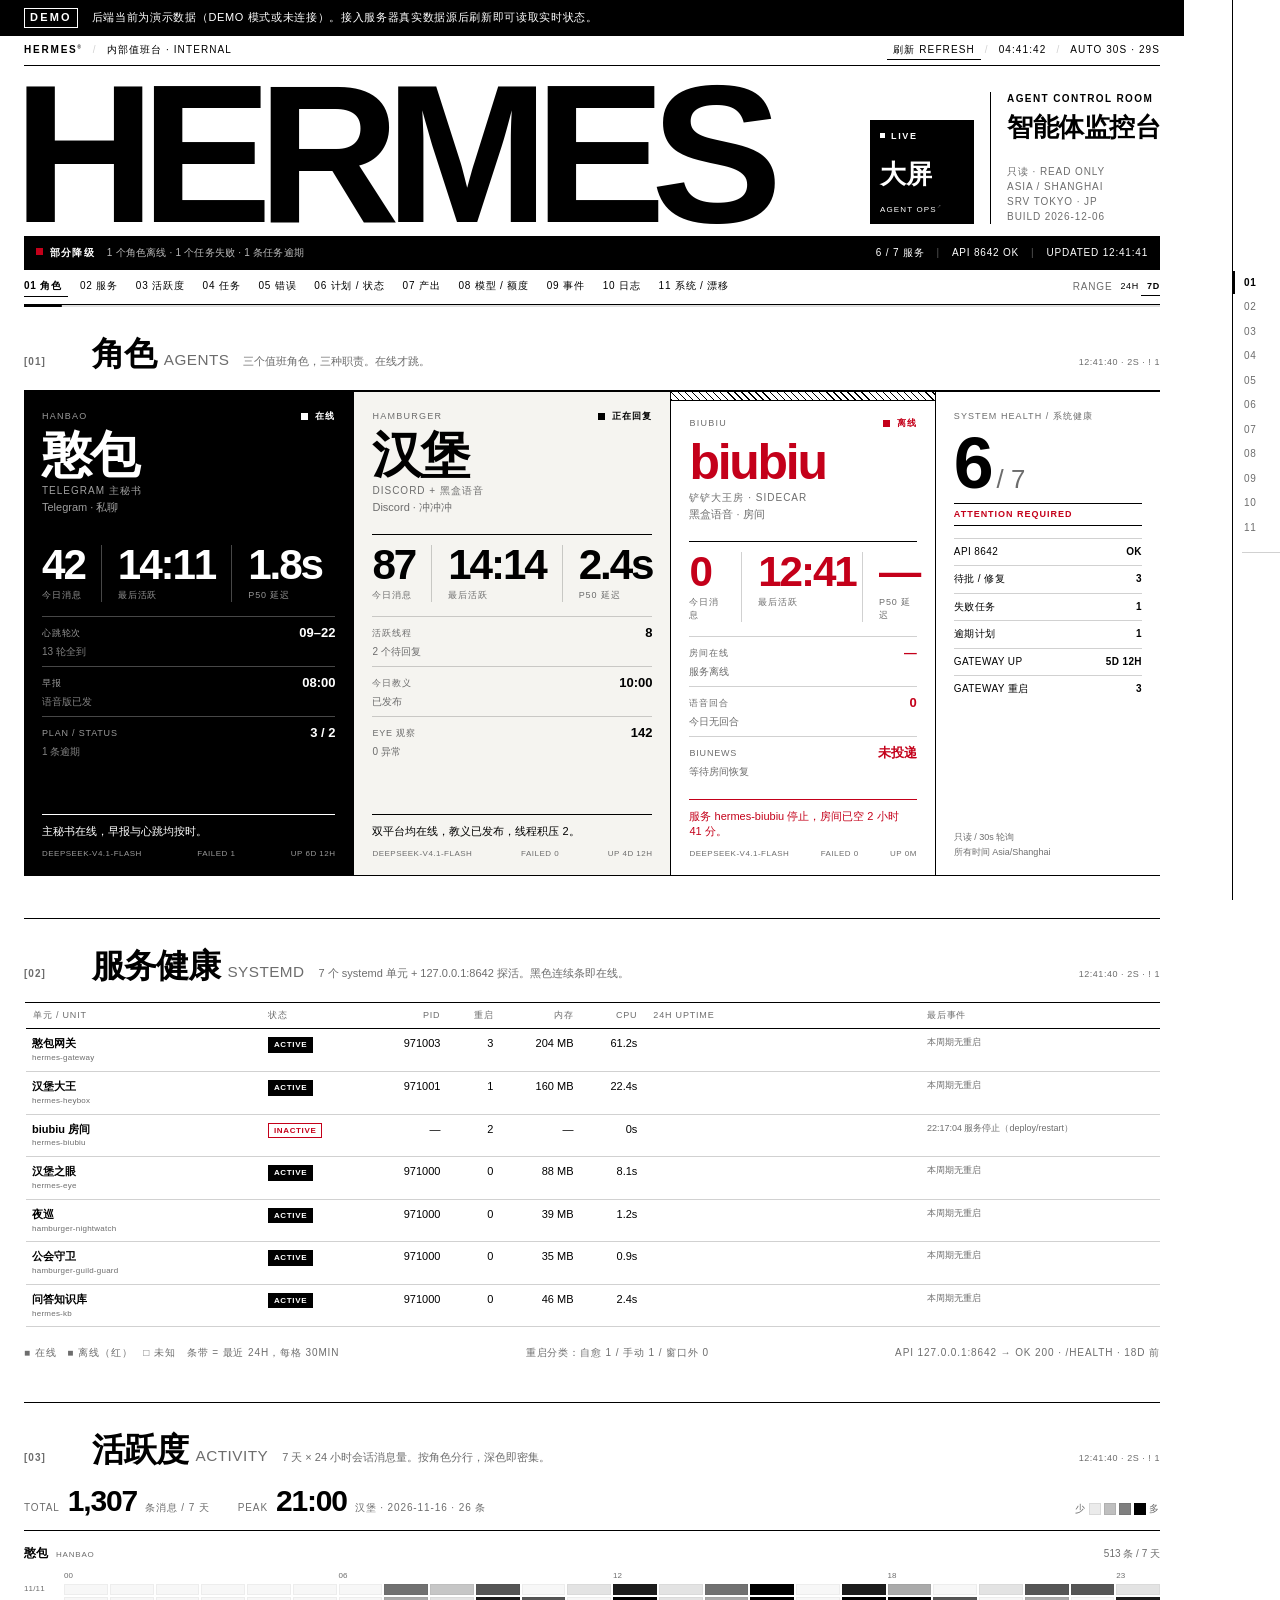
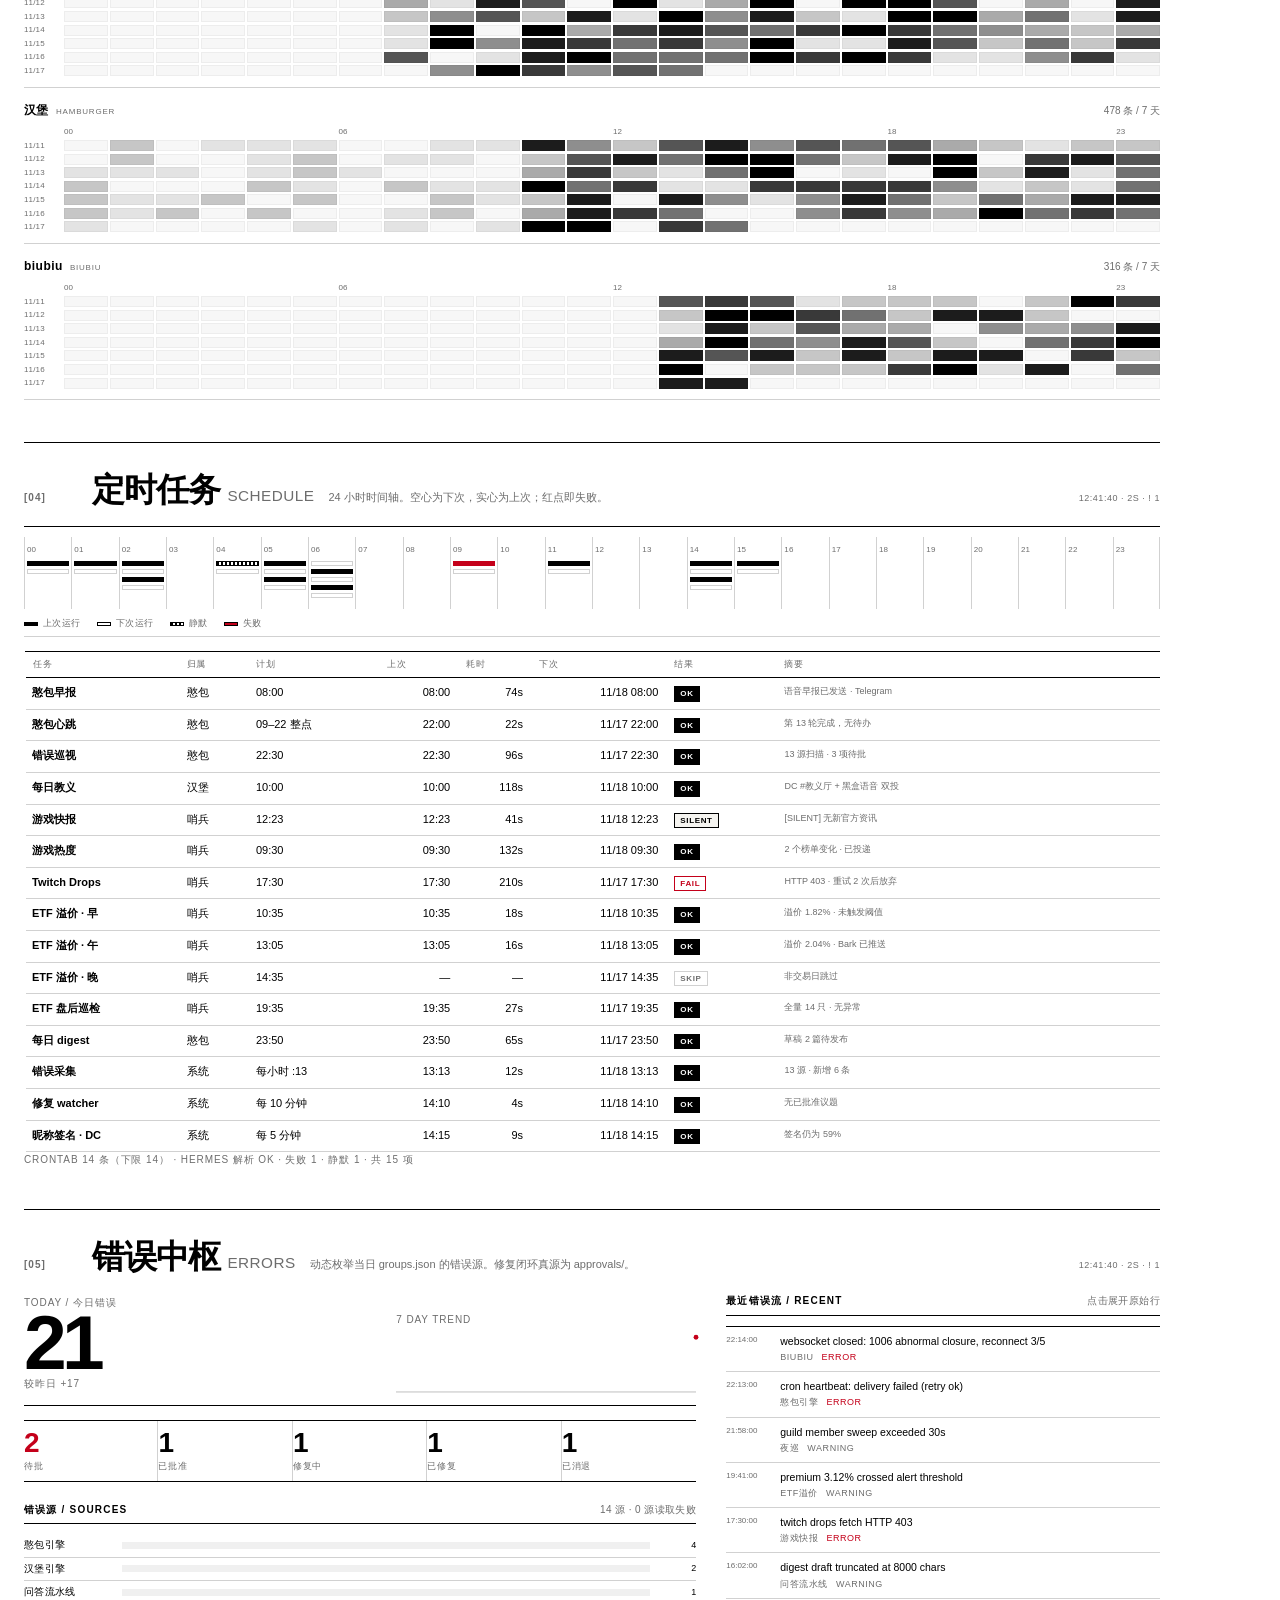
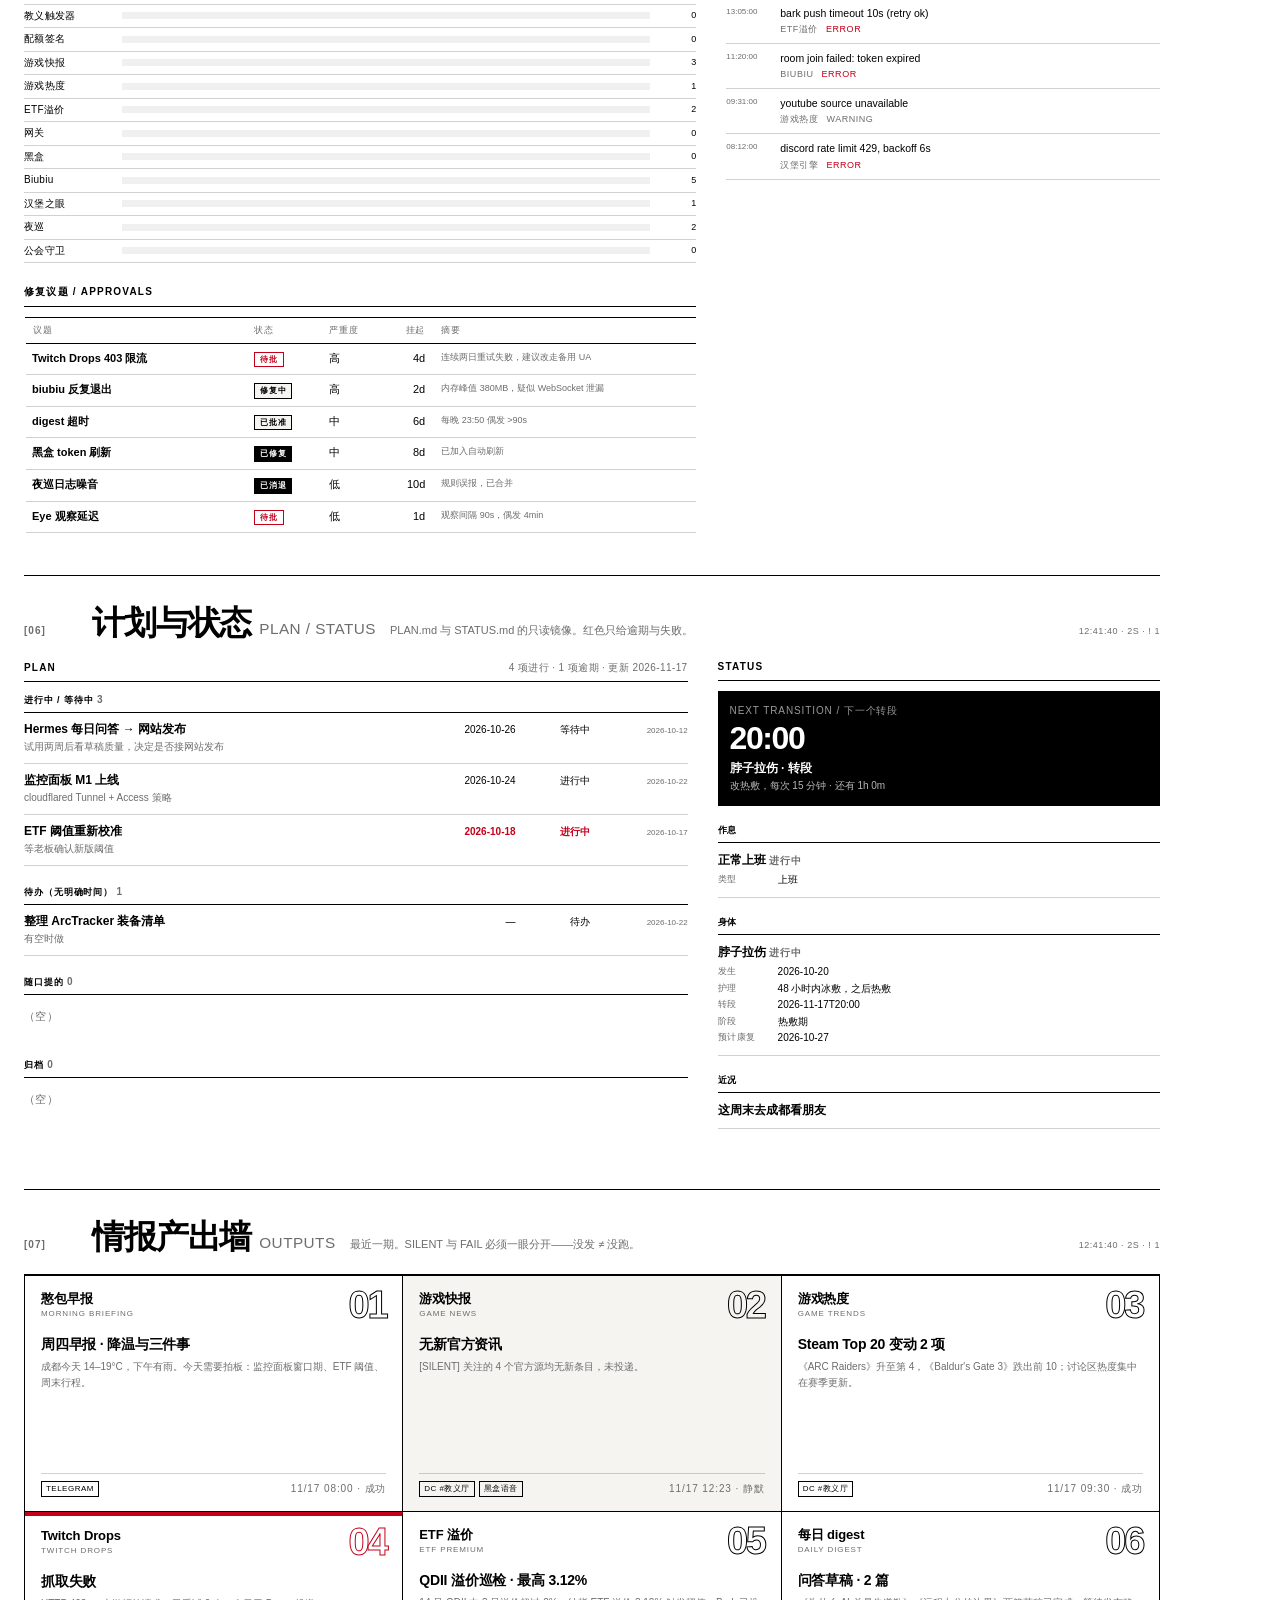
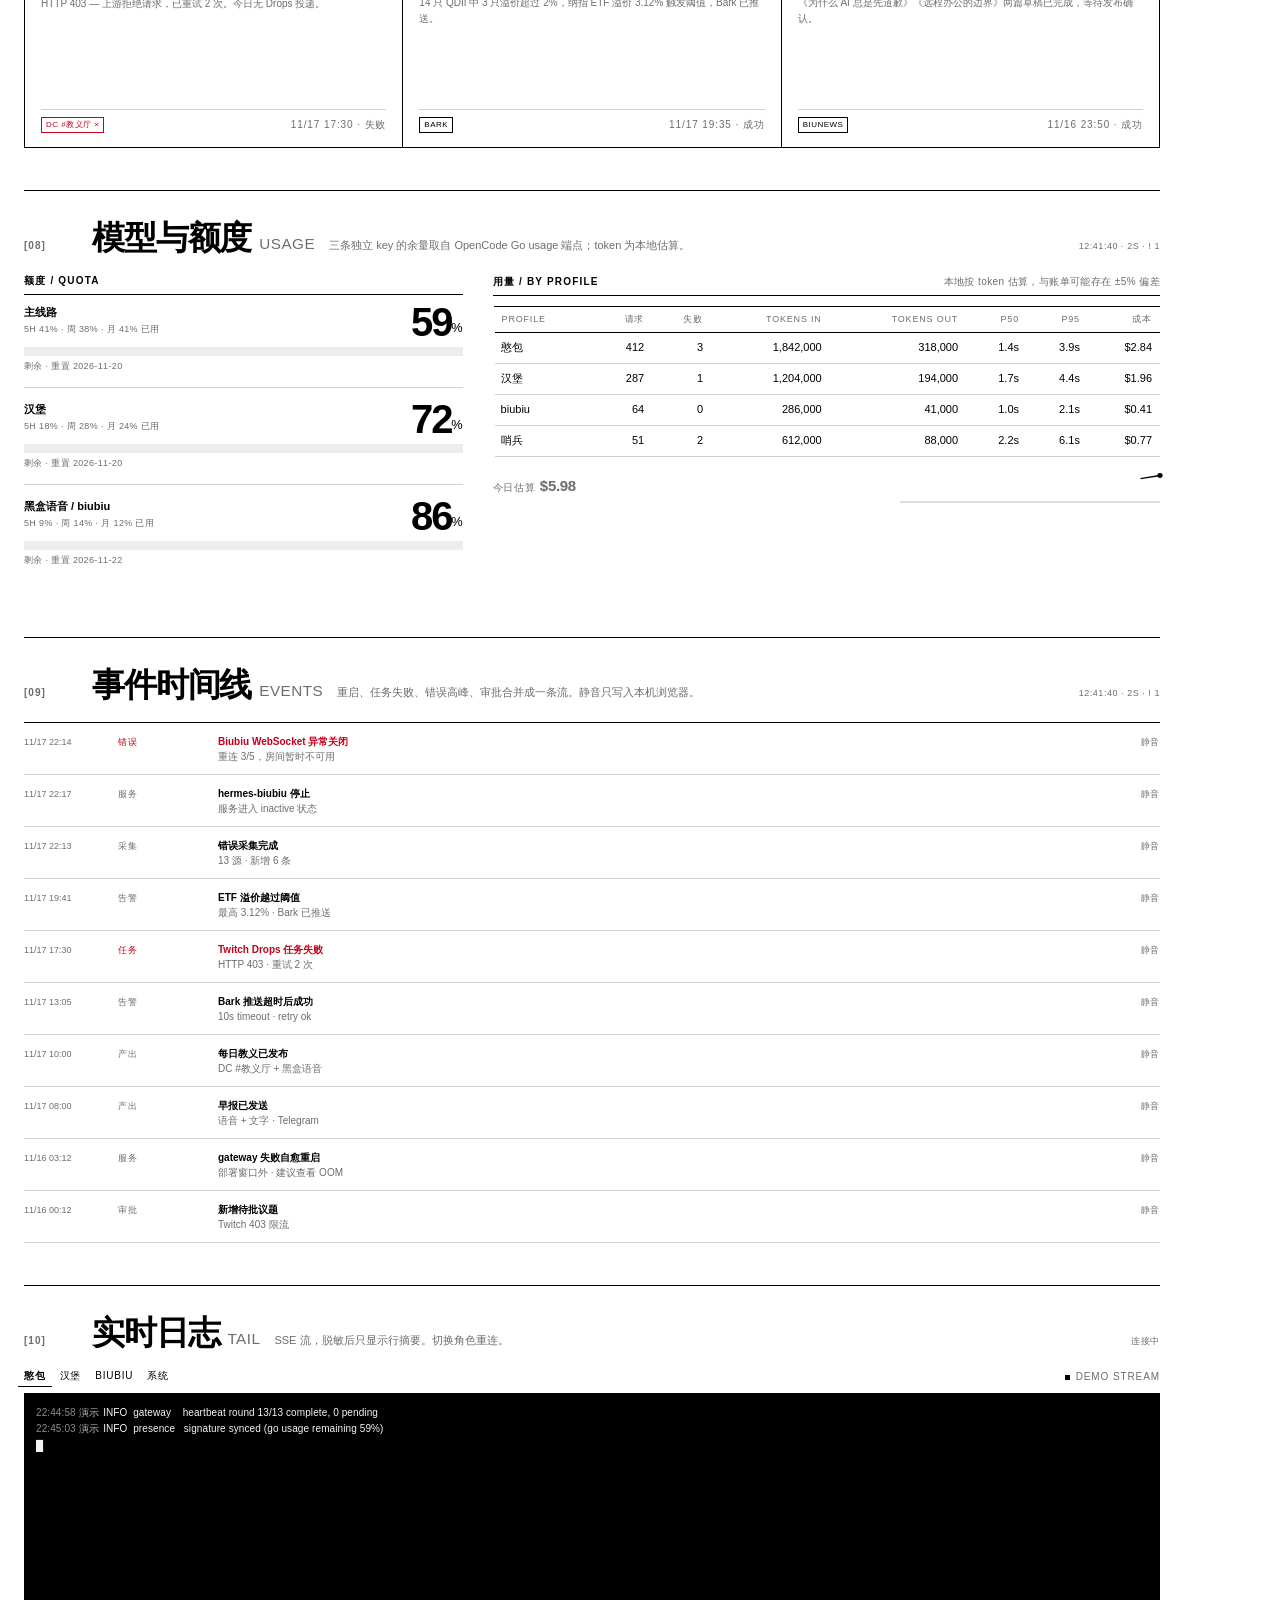
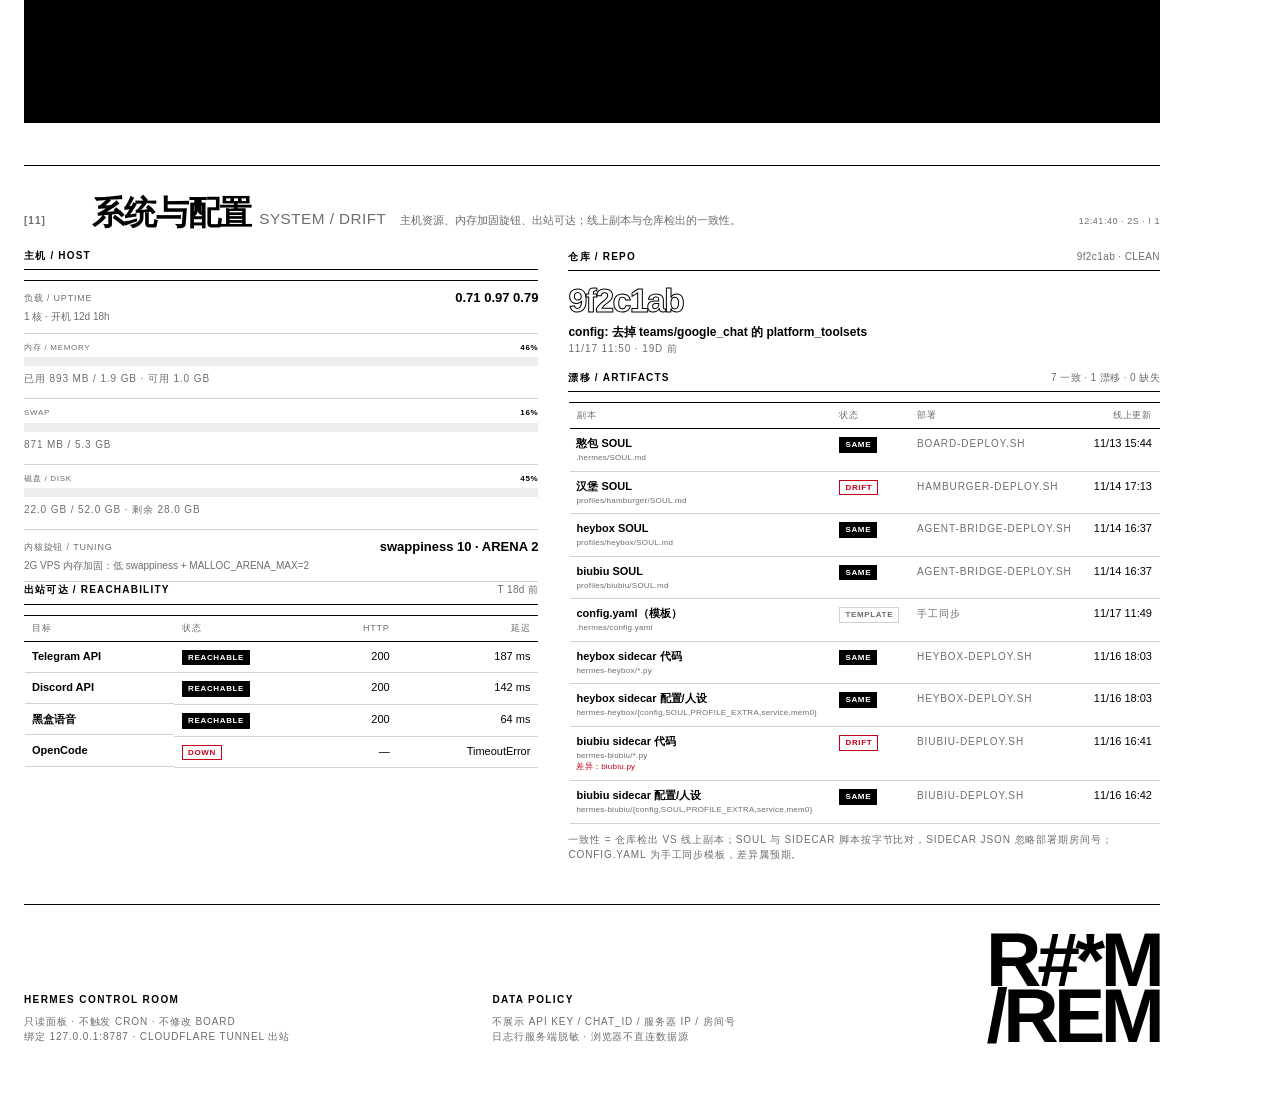
==== commit e9751be5: "feat(kb): 每日问答知识库 qa.joeli.site（Phase T）——digest 草稿自动收录的只读内容站 - server/kb/：FastAPI 127.0.0.1:8789（sy" ====
--- a/dashboard/frontend/index.html
+++ b/dashboard/frontend/index.html
@@ -101,7 +101,7 @@
     <div class="section-head">
       <span class="section-num">[02]</span>
       <h2>服务健康 <span class="section-head__en">SYSTEMD</span></h2>
-      <p class="section-note">6 个 systemd 单元 + 127.0.0.1:8642 探活。黑色连续条即在线。</p>
+      <p class="section-note">7 个 systemd 单元 + 127.0.0.1:8642 探活。黑色连续条即在线。</p>
       <span class="stamp" id="services-stamp">—</span>
     </div>
     <div class="table-wrap table-wrap--wave">
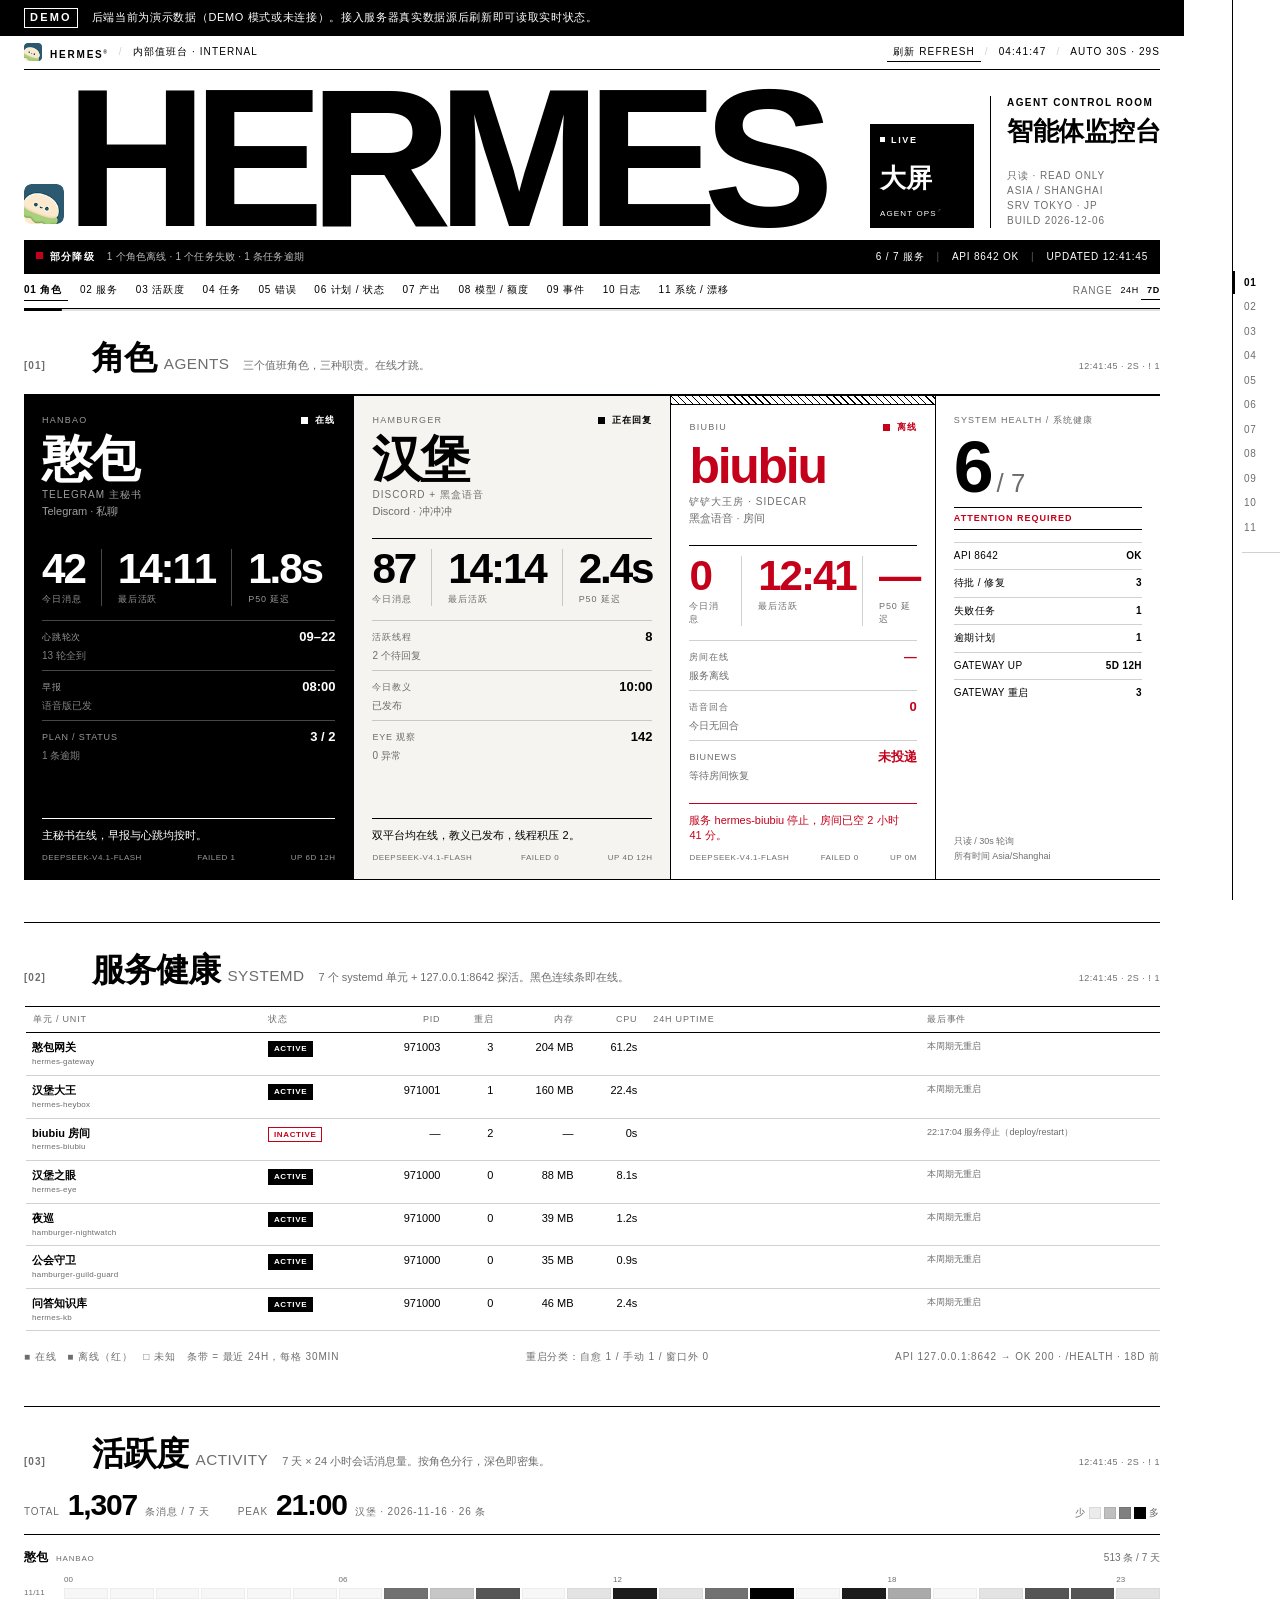
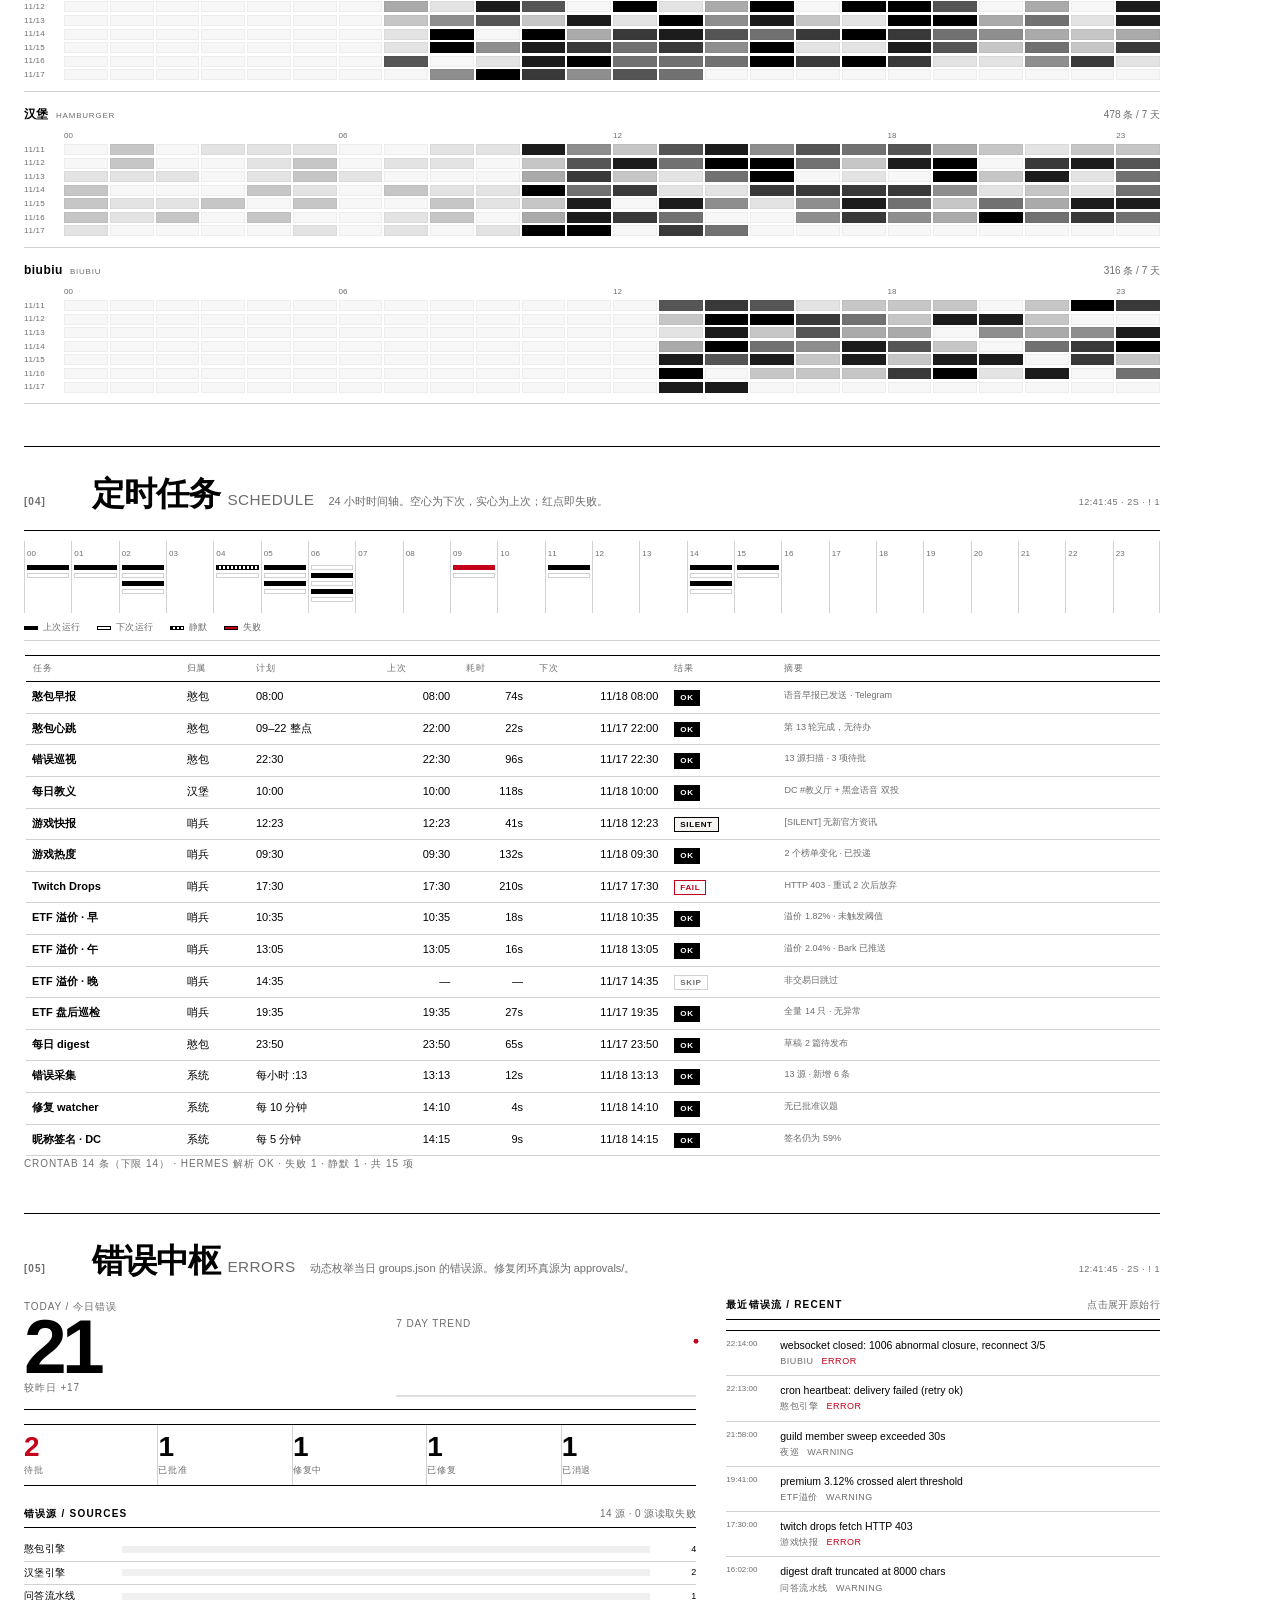
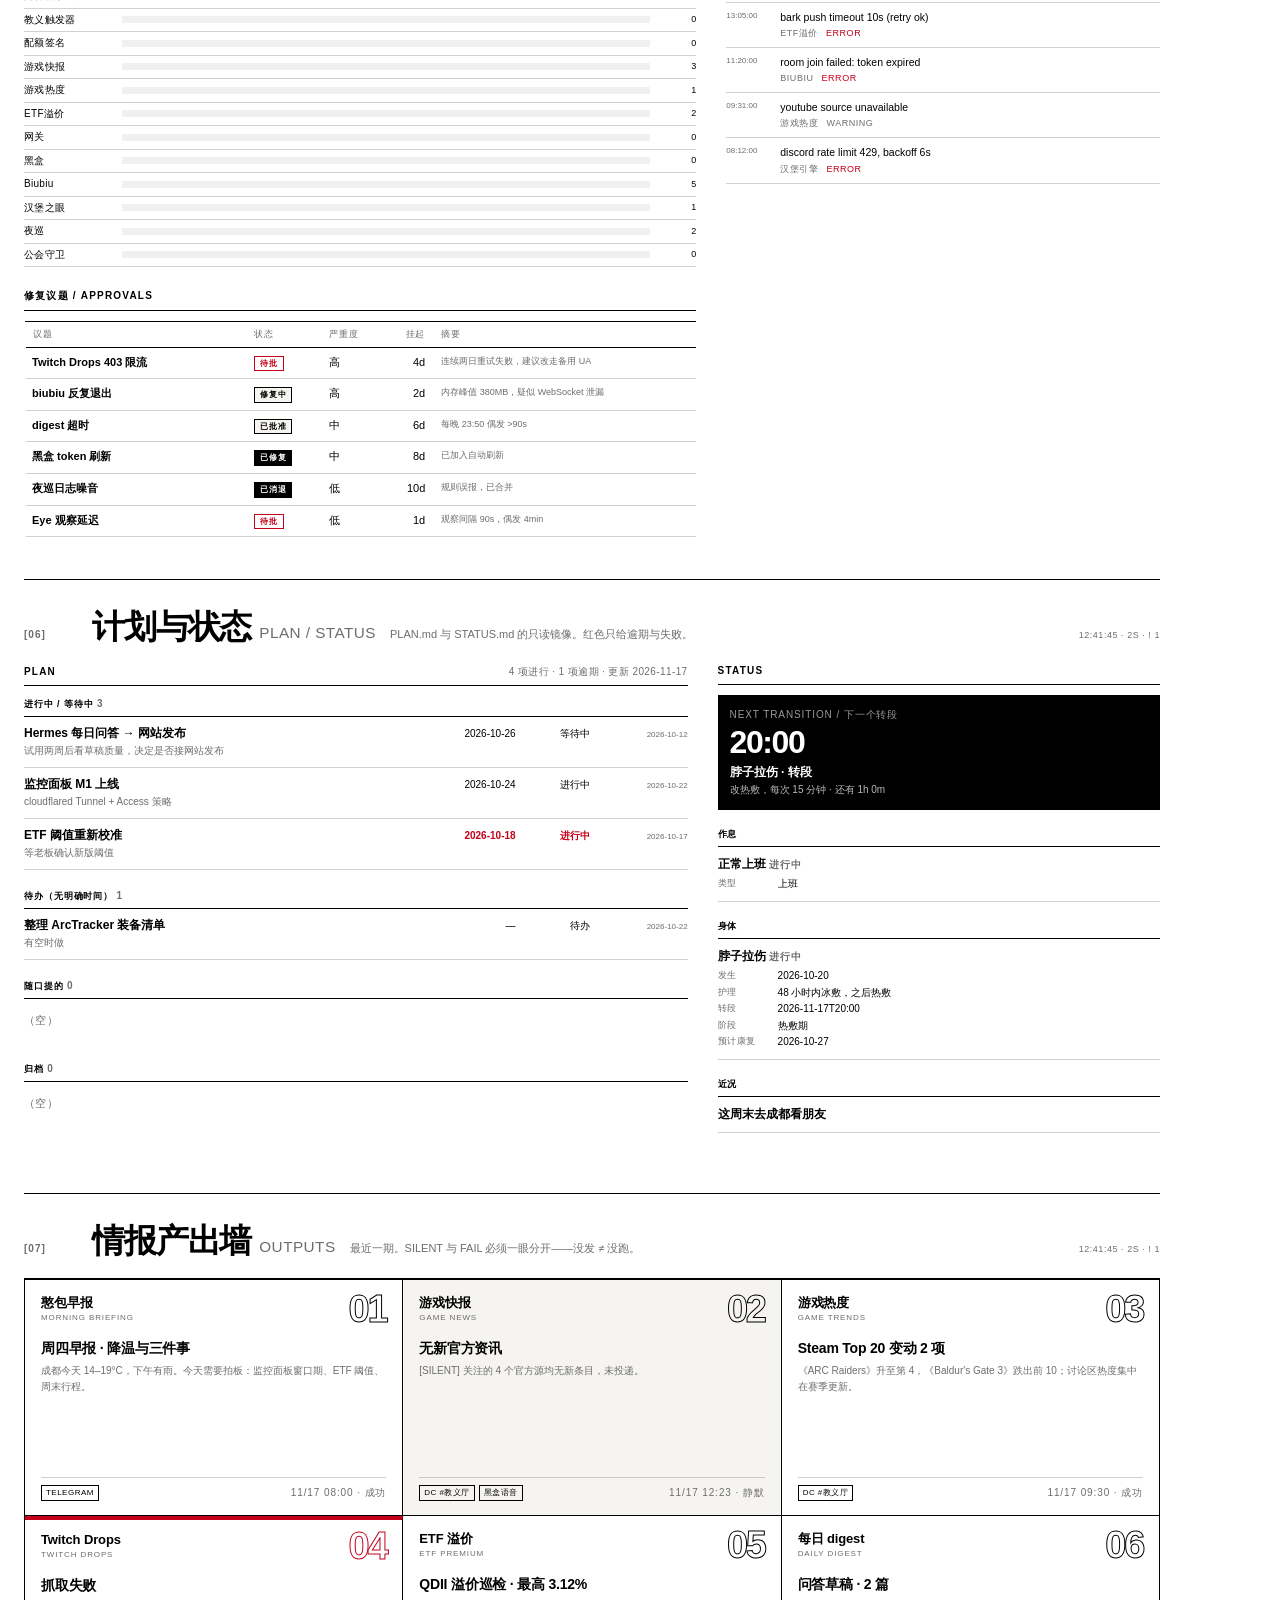
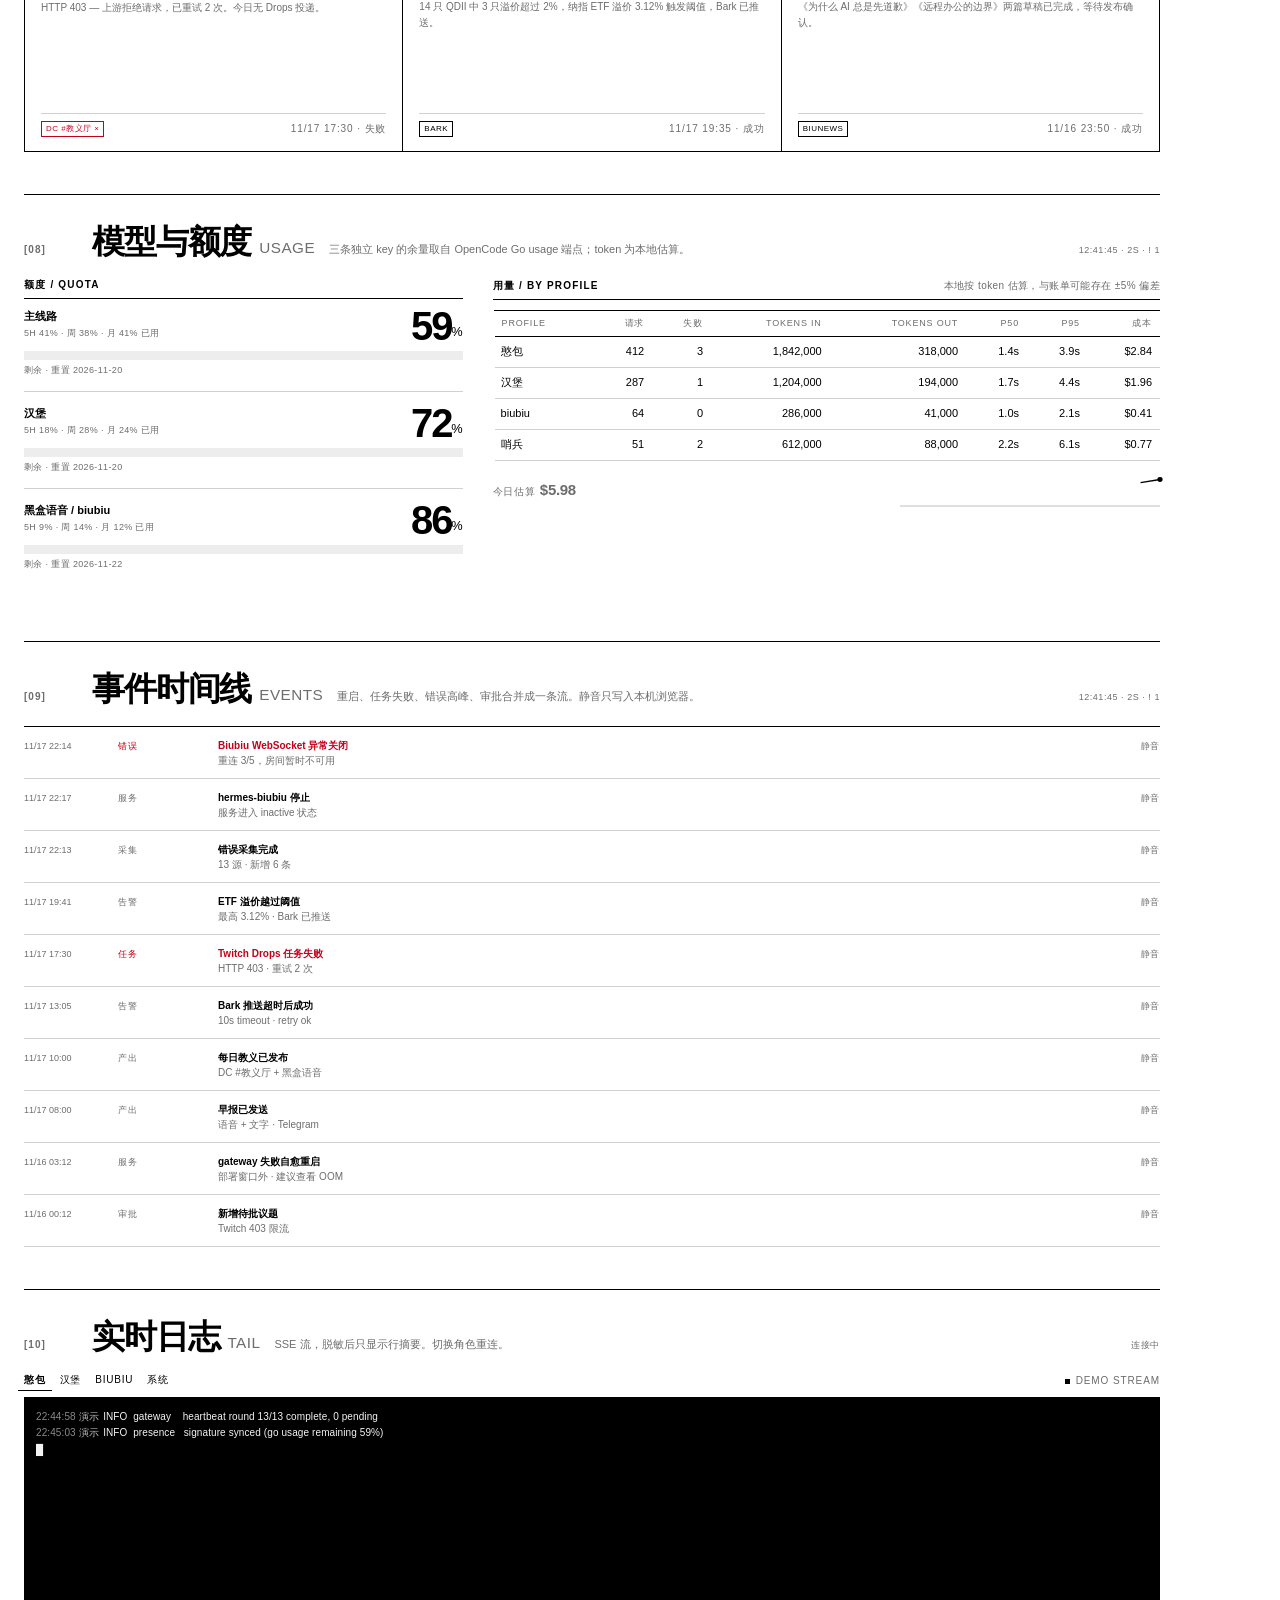
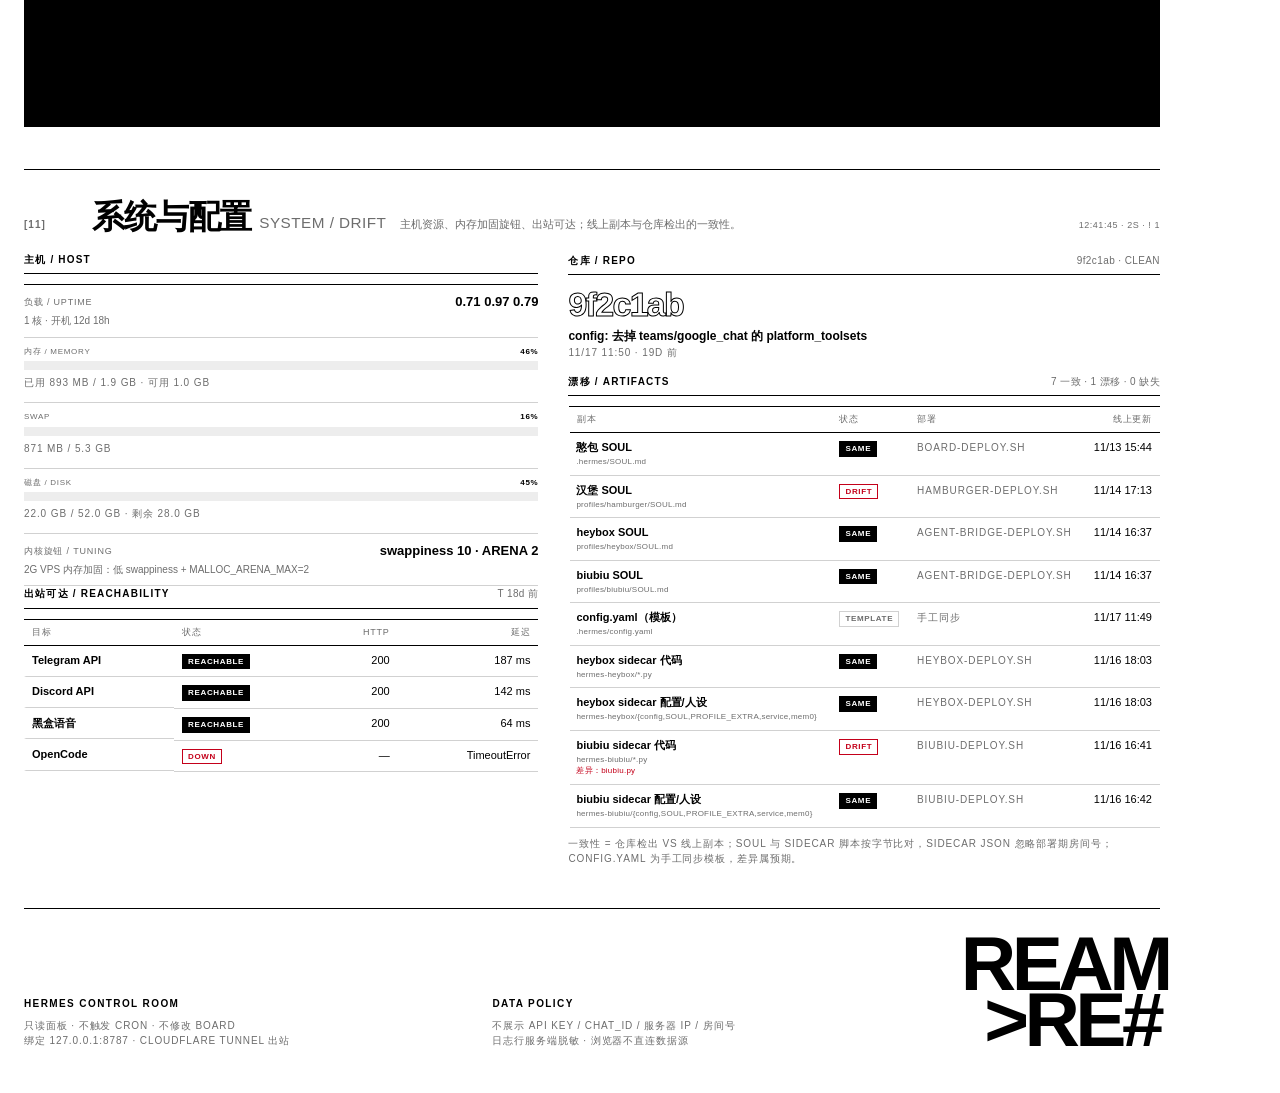
==== commit 012c0548: "brand: 汉堡小人图标替换全站（监控台 / KB / LOL exe 1.4.29 / 战绩卡角标） - 新增 scripts/build-brand-icons.py：母版 icons/hamb" ====
--- a/dashboard/frontend/index.html
+++ b/dashboard/frontend/index.html
@@ -6,8 +6,10 @@
 <meta name="color-scheme" content="light">
 <meta name="robots" content="noindex,nofollow">
 <title>HERMES — 智能体监控台</title>
-<link rel="icon" href="favicon.svg" type="image/svg+xml">
-<link rel="stylesheet" href="styles.css?v=20261113b">
+<link rel="icon" href="favicon.ico" sizes="any">
+<link rel="icon" type="image/png" sizes="32x32" href="favicon-32.png">
+<link rel="apple-touch-icon" href="favicon-180.png">
+<link rel="stylesheet" href="styles.css?v=20261120">
 </head>
 <body>
 <div id="demo-banner" class="demo-banner" hidden>
@@ -17,7 +19,7 @@
 
 <header class="masthead">
   <div class="rail">
-    <span class="rail__mark">HERMES<sup>®</sup></span>
+    <span class="rail__mark"><img class="rail__mark-img" src="brand-mark-64.png" alt="">HERMES<sup>®</sup></span>
     <span class="rail__sep">/</span>
     <span>内部值班台 · INTERNAL</span>
     <span class="rail__spacer"></span>
@@ -29,7 +31,10 @@
   </div>
 
   <div class="wordmark">
-    <h1 aria-label="HERMES"><span class="wm-l" style="--i:0">H</span><span class="wm-l" style="--i:1">E</span><span class="wm-l" style="--i:2">R</span><span class="wm-l" style="--i:3">M</span><span class="wm-l" style="--i:4">E</span><span class="wm-l" style="--i:5">S</span></h1>
+    <div class="wordmark__left">
+      <img class="wordmark__mark" src="brand-mark-64.png" alt="">
+      <h1 aria-label="HERMES"><span class="wm-l" style="--i:0">H</span><span class="wm-l" style="--i:1">E</span><span class="wm-l" style="--i:2">R</span><span class="wm-l" style="--i:3">M</span><span class="wm-l" style="--i:4">E</span><span class="wm-l" style="--i:5">S</span></h1>
+    </div>
     <div class="wordmark__right">
       <a class="ops-launch" href="/halo/" target="_blank" rel="noopener" title="打开智能体大屏 AGENT OPS（新标签页）">
         <span class="ops-launch__stamp" aria-hidden="true"></span>
@@ -437,6 +442,6 @@
   <span class="reticle__tag">X ---- · Y ----</span>
 </div>
 
-<script src="app.js?v=20261113b"></script>
+<script src="app.js?v=20261120"></script>
 </body>
 </html>
--- a/dashboard/frontend/styles.css
+++ b/dashboard/frontend/styles.css
@@ -119,6 +119,13 @@
 }
 .rail::-webkit-scrollbar { display: none; }
 .rail__mark { font-weight: 700; letter-spacing: 0.18em; }
+.rail__mark-img {
+  width: 18px;
+  height: 18px;
+  border-radius: 18%;
+  vertical-align: -3px;
+  margin-right: 8px;
+}
 .rail__sep { color: var(--line); }
 .rail__spacer { flex: 1; }
 .rail #poll-state { min-width: 70px; text-align: right; }
@@ -130,6 +137,20 @@
   justify-content: space-between;
   gap: 24px;
   padding: 18px 0 10px;
+}
+.wordmark__left {
+  display: flex;
+  align-items: flex-end;
+  gap: 12px;
+  min-width: 0;
+}
+/* 汉堡小人：和巨大 wordmark 底边对齐，40px 只是「盖章」而不是徽标 */
+.wordmark__mark {
+  flex: 0 0 auto;
+  width: 40px;
+  height: 40px;
+  margin-bottom: 6px;
+  border-radius: 18%;
 }
 .wordmark h1 {
   margin-left: -0.055em;
@@ -1213,17 +1234,21 @@
 
 /* --------------------------------------------------------------- footer */
 .footer {
+  /* 0.32em = the wm-rise offset of the READ ONLY letters. The footer keeps
+     that much extra room below the word so the entrance replay can never
+     grow the document (which made the page jump on every loop). */
+  --footer-word-size: clamp(44px, 6vw, 92px);
   display: grid;
   grid-template-columns: 1fr 1fr auto;
   gap: 30px;
   align-items: end;
-  padding: 26px var(--pad) 20px;
+  padding: 26px var(--pad) calc(20px + var(--footer-word-size) * 0.32);
 }
 .footer__col .kicker { margin-bottom: 7px; }
 .footer__col--right { text-align: right; }
 .footer__word {
   position: relative;
-  font-size: clamp(44px, 6vw, 92px);
+  font-size: var(--footer-word-size);
   font-weight: 700;
   line-height: 0.74;
   letter-spacing: -0.06em;
@@ -1235,6 +1260,9 @@
 .footer__word-live {
   position: absolute;
   inset: 0;
+  /* inline-block glyphs are a hair wider than the ghost's plain text, so
+     without this READ wraps before the D and the word grows a third line */
+  white-space: nowrap;
 }
 
 /* system status: toc-rail pill — links out to the /halo/ wall */
@@ -1324,6 +1352,9 @@
   :root { --pad: 16px; }
   .wordmark { flex-direction: column; align-items: flex-start; gap: 12px; }
   .wordmark h1 { font-size: clamp(64px, 22vw, 150px); }
+  /* 窄屏时字标会换行，头像改到字标上方当「报头小印」，避免孤零零吊在左下角 */
+  .wordmark__left { flex-direction: column; align-items: flex-start; gap: 8px; }
+  .wordmark__mark { width: 28px; height: 28px; margin-bottom: 0; }
   .wordmark__right { gap: 14px; }
   .ops-launch { width: 72px; height: 72px; }
   .ops-launch__label { padding: 7px 7px 6px; }
@@ -1339,7 +1370,7 @@
   .section-head .stamp { grid-column: 3; grid-row: 1; }
   .status-bar { flex-wrap: wrap; gap: 4px 10px; }
   .status-bar__spacer { display: none; }
-  .footer { grid-template-columns: 1fr; align-items: start; gap: 18px; }
+  .footer { --footer-word-size: 64px; grid-template-columns: 1fr; align-items: start; gap: 18px; }
   .footer__col--right { text-align: left; }
   .footer__word { font-size: 64px; }
   .sys-wrap { margin-bottom: 14px; }
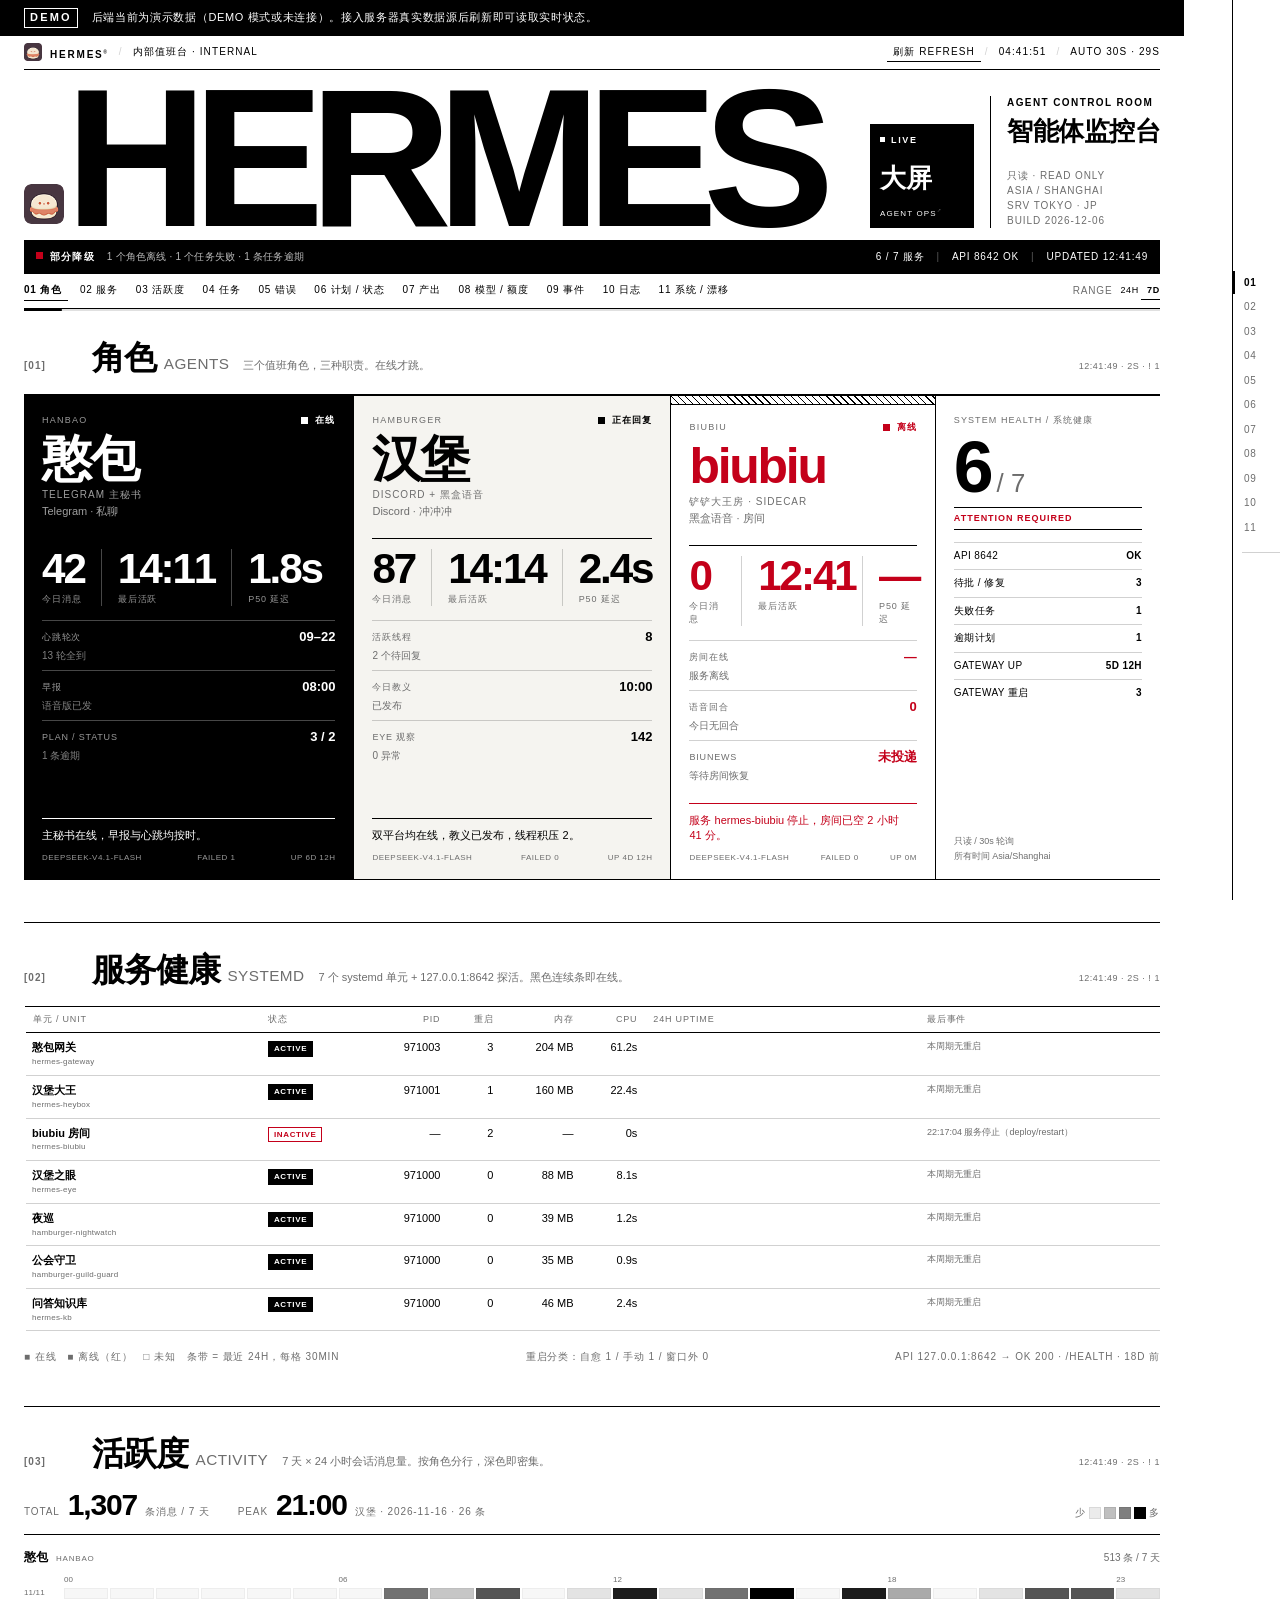
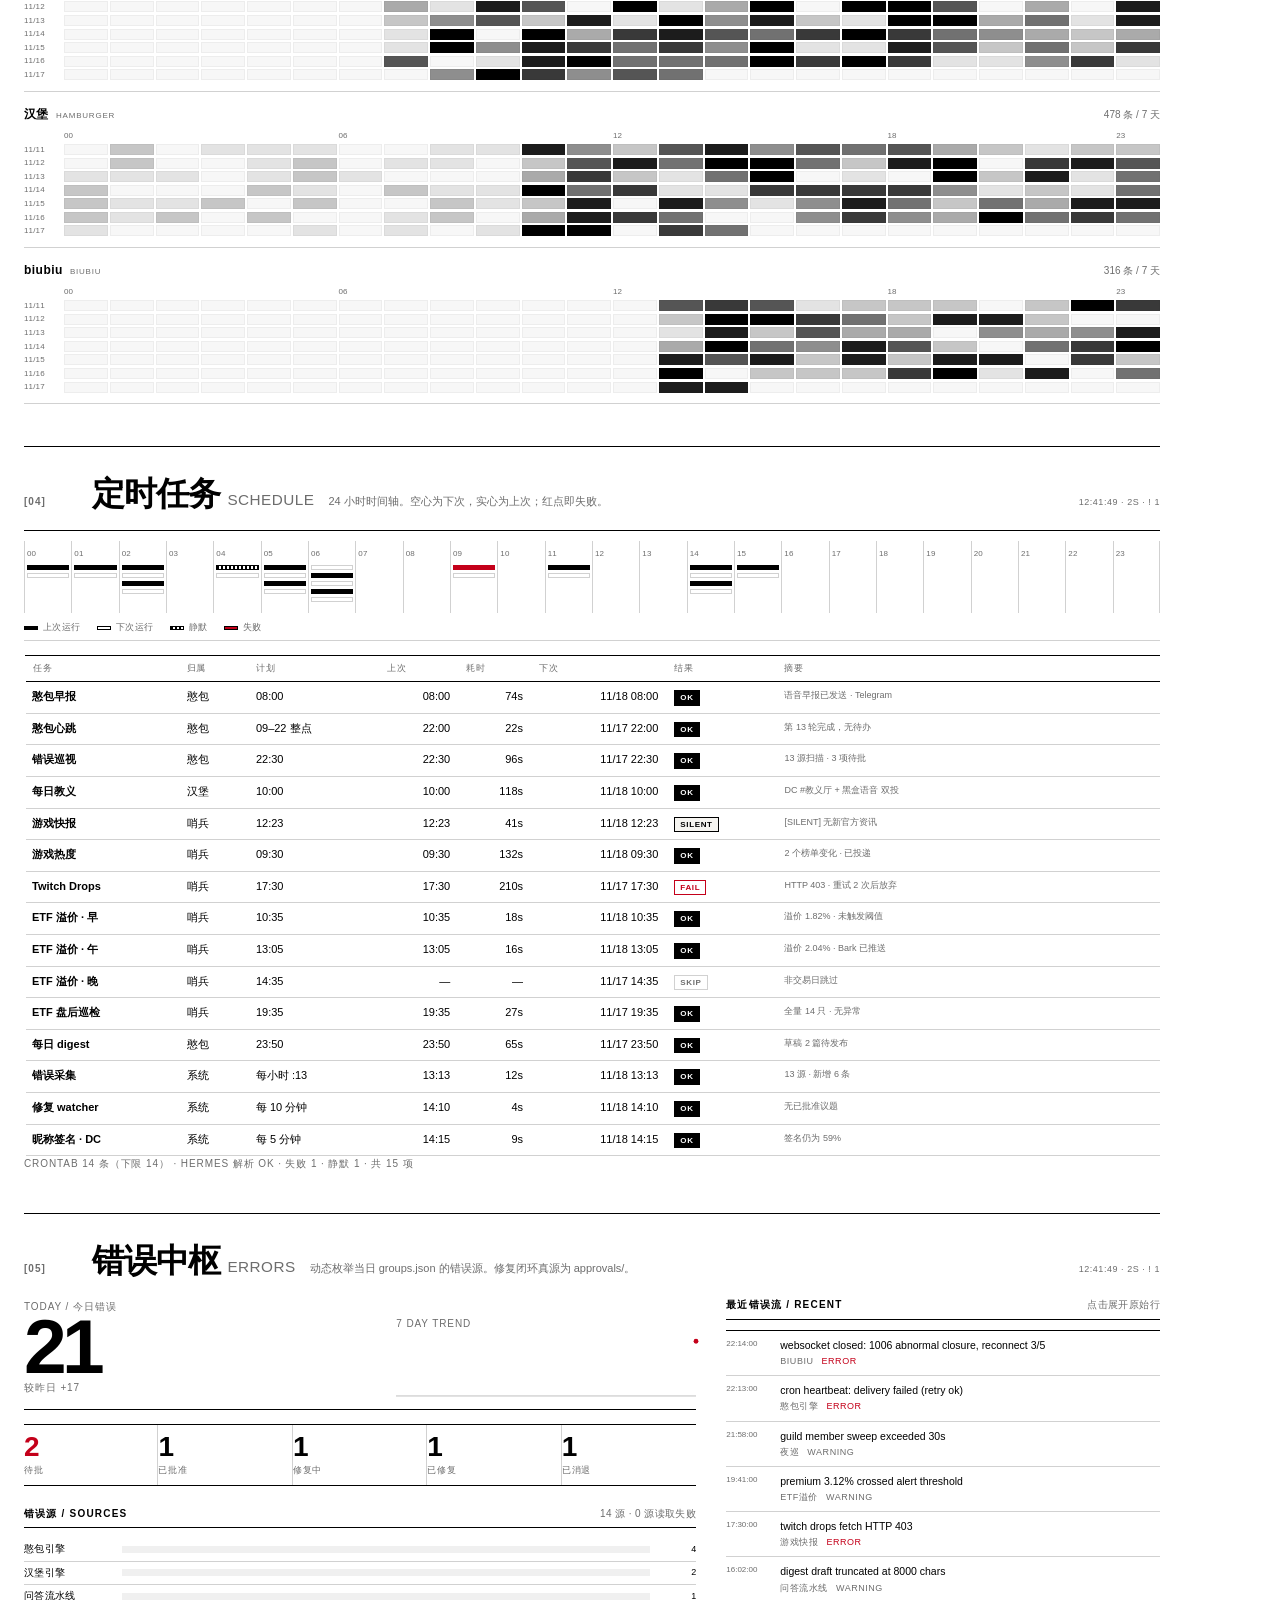
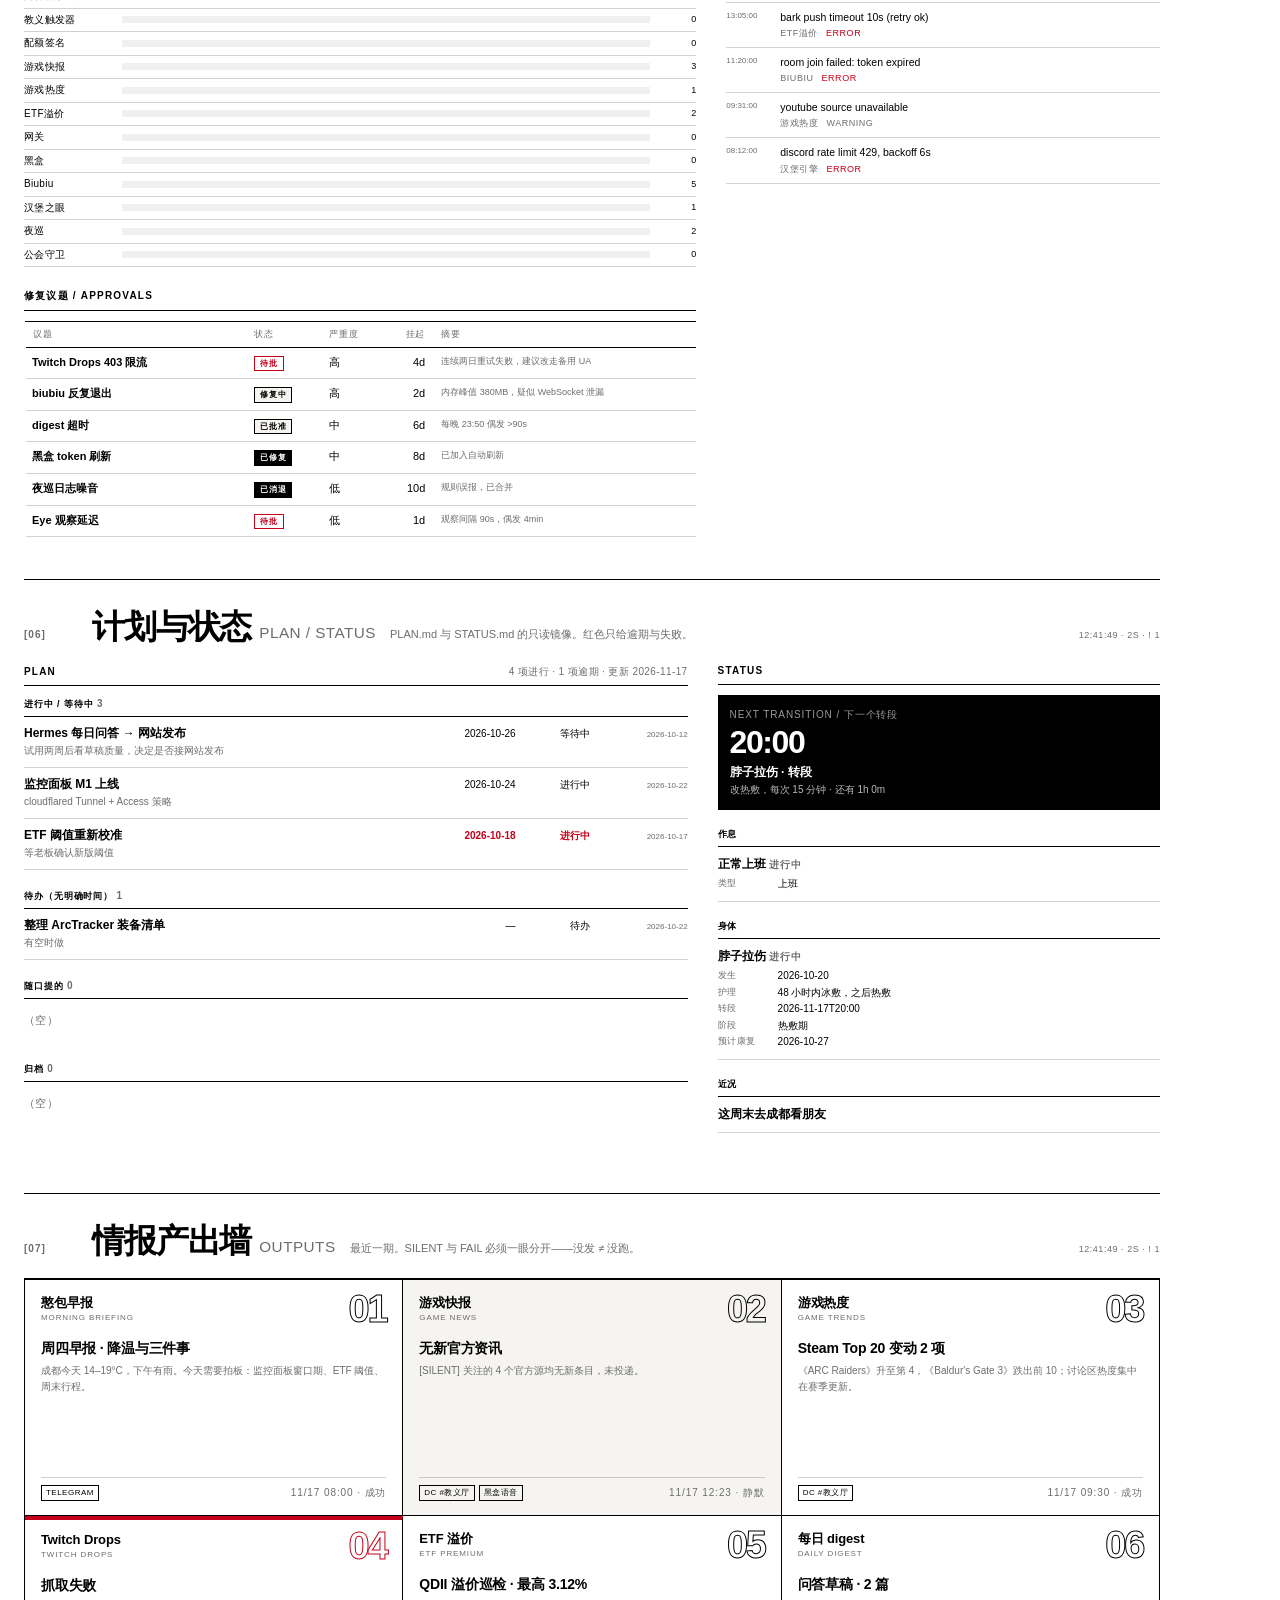
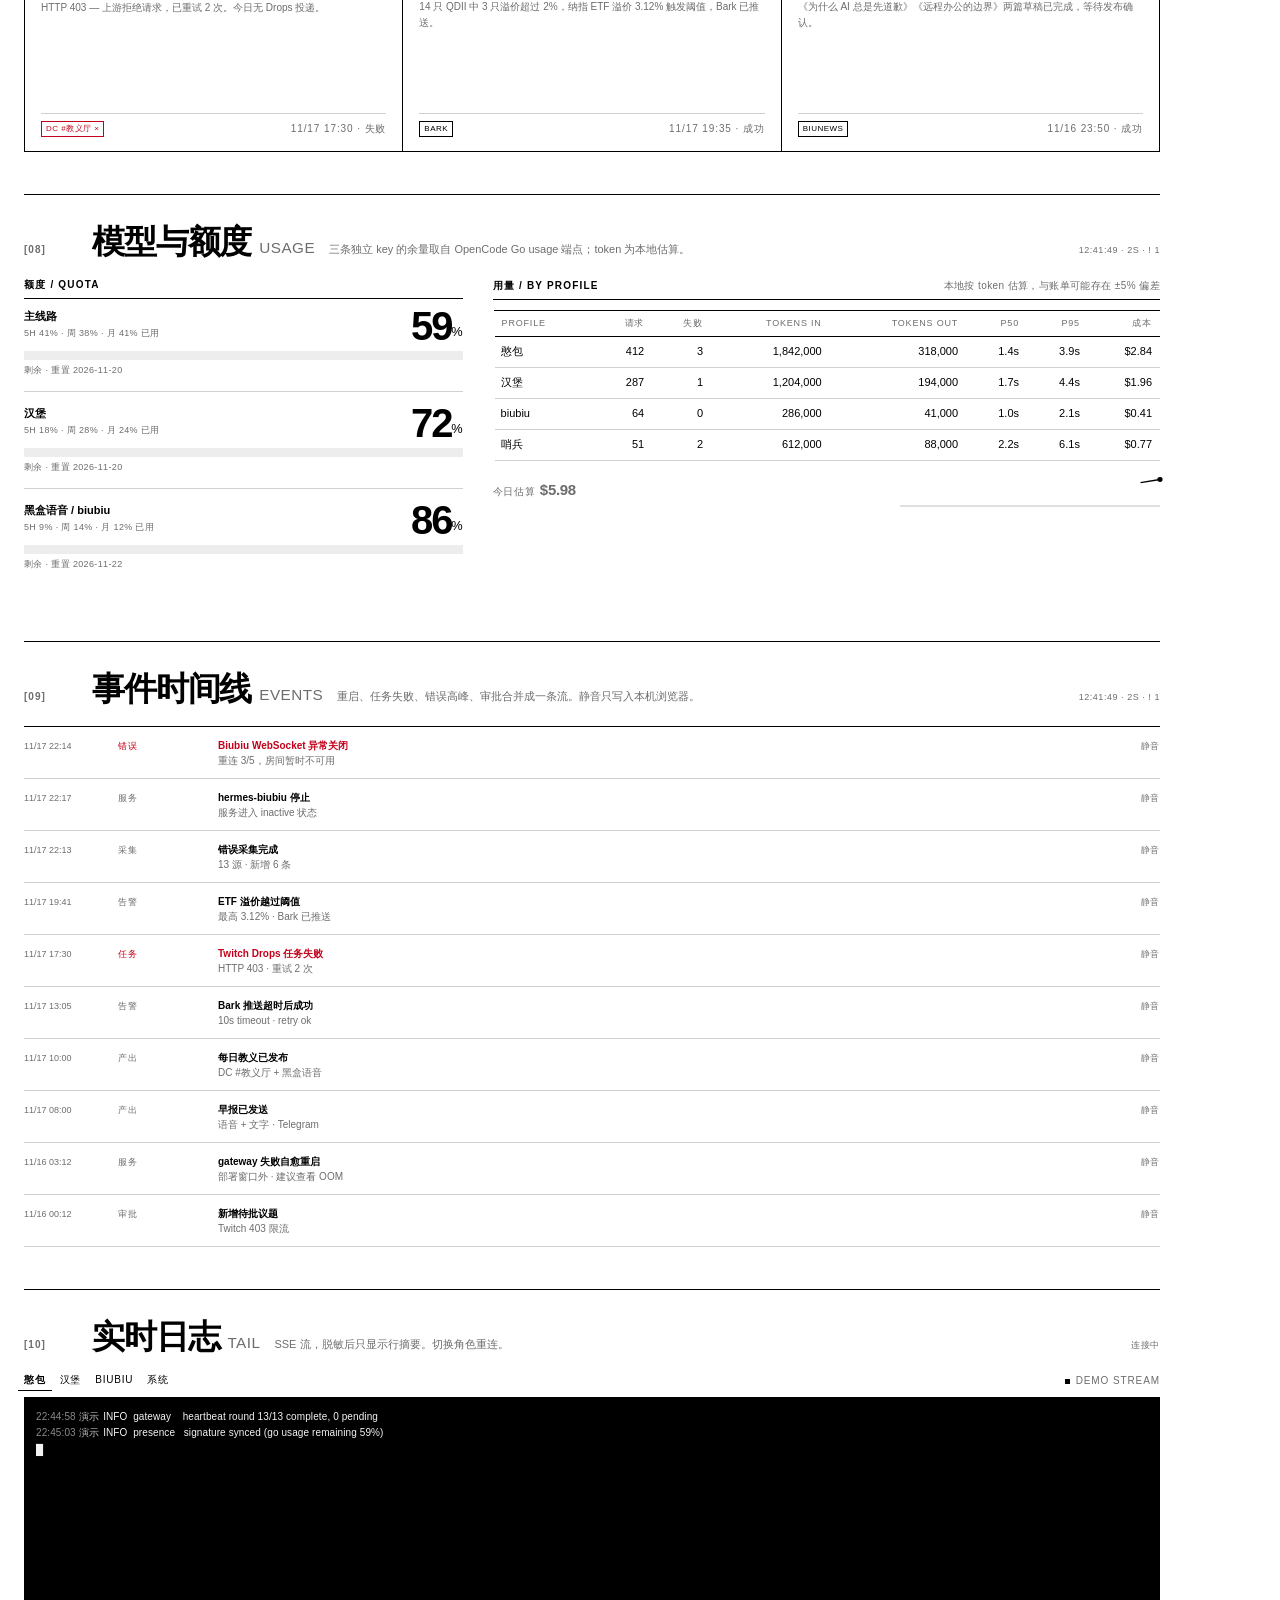
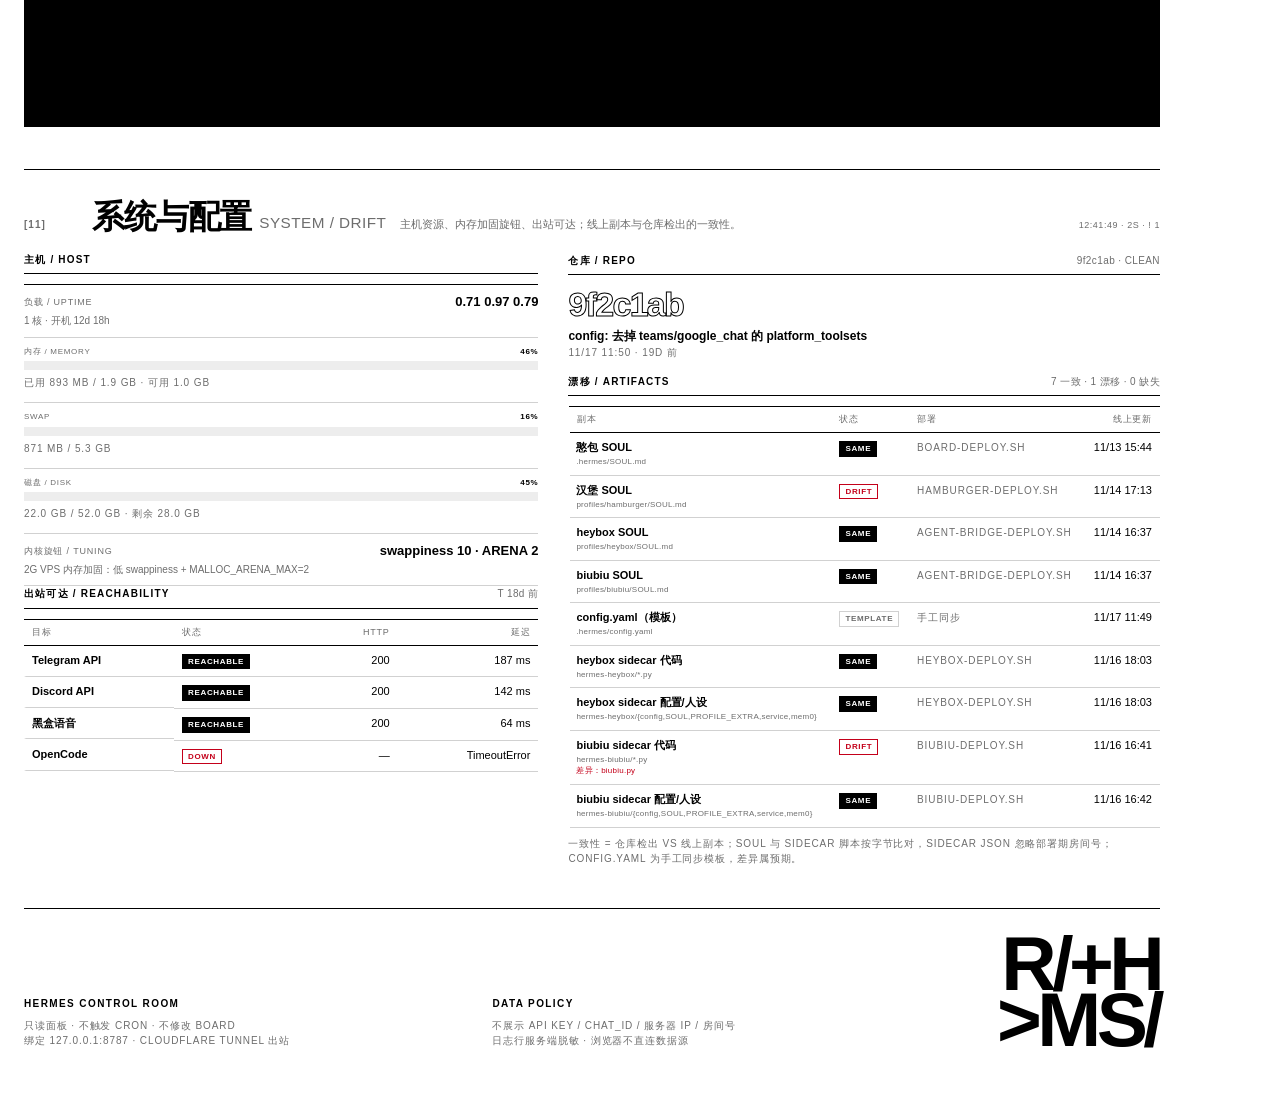
==== commit 7e66de52: "brand: 居中母版 + 八色随机图标（1.4.30） - 图标母版换成**居中构图** `icons/hamburger/B1-centered-*.jpg`（teal + V1–V7 八色）： " ====
--- a/dashboard/frontend/index.html
+++ b/dashboard/frontend/index.html
@@ -7,7 +7,7 @@
 <meta name="robots" content="noindex,nofollow">
 <title>HERMES — 智能体监控台</title>
 <link rel="icon" href="favicon.ico" sizes="any">
-<link rel="icon" type="image/png" sizes="32x32" href="favicon-32.png">
+<link rel="icon" type="image/png" sizes="32x32" href="favicon-32.png" data-brand-icon>
 <link rel="apple-touch-icon" href="favicon-180.png">
 <link rel="stylesheet" href="styles.css?v=20261120">
 </head>
@@ -19,7 +19,7 @@
 
 <header class="masthead">
   <div class="rail">
-    <span class="rail__mark"><img class="rail__mark-img" src="brand-mark-64.png" alt="">HERMES<sup>®</sup></span>
+    <span class="rail__mark"><img class="rail__mark-img" src="brand-mark-64.png" alt="" data-brand-mark>HERMES<sup>®</sup></span>
     <span class="rail__sep">/</span>
     <span>内部值班台 · INTERNAL</span>
     <span class="rail__spacer"></span>
@@ -32,7 +32,7 @@
 
   <div class="wordmark">
     <div class="wordmark__left">
-      <img class="wordmark__mark" src="brand-mark-64.png" alt="">
+      <img class="wordmark__mark" src="brand-mark-64.png" alt="" data-brand-mark>
       <h1 aria-label="HERMES"><span class="wm-l" style="--i:0">H</span><span class="wm-l" style="--i:1">E</span><span class="wm-l" style="--i:2">R</span><span class="wm-l" style="--i:3">M</span><span class="wm-l" style="--i:4">E</span><span class="wm-l" style="--i:5">S</span></h1>
     </div>
     <div class="wordmark__right">
@@ -442,6 +442,18 @@
   <span class="reticle__tag">X ---- · Y ----</span>
 </div>
 
+<script>
+/* 每次加载随机一个配色：brand/ 下预渲染好了八套，teal 是默认兜底 */
+(function () {
+  var slugs = ["teal", "v1", "v2", "v3", "v4", "v5", "v6", "v7"];
+  var slug = slugs[Math.floor(Math.random() * slugs.length)];
+  if (slug === "teal") return;
+  var marks = document.querySelectorAll("img[data-brand-mark]");
+  for (var i = 0; i < marks.length; i++) marks[i].src = "brand/" + slug + "-64.png";
+  var icons = document.querySelectorAll('link[rel="icon"][data-brand-icon]');
+  for (var j = 0; j < icons.length; j++) icons[j].href = "brand/" + slug + "-32.png";
+})();
+</script>
 <script src="app.js?v=20261120"></script>
 </body>
 </html>
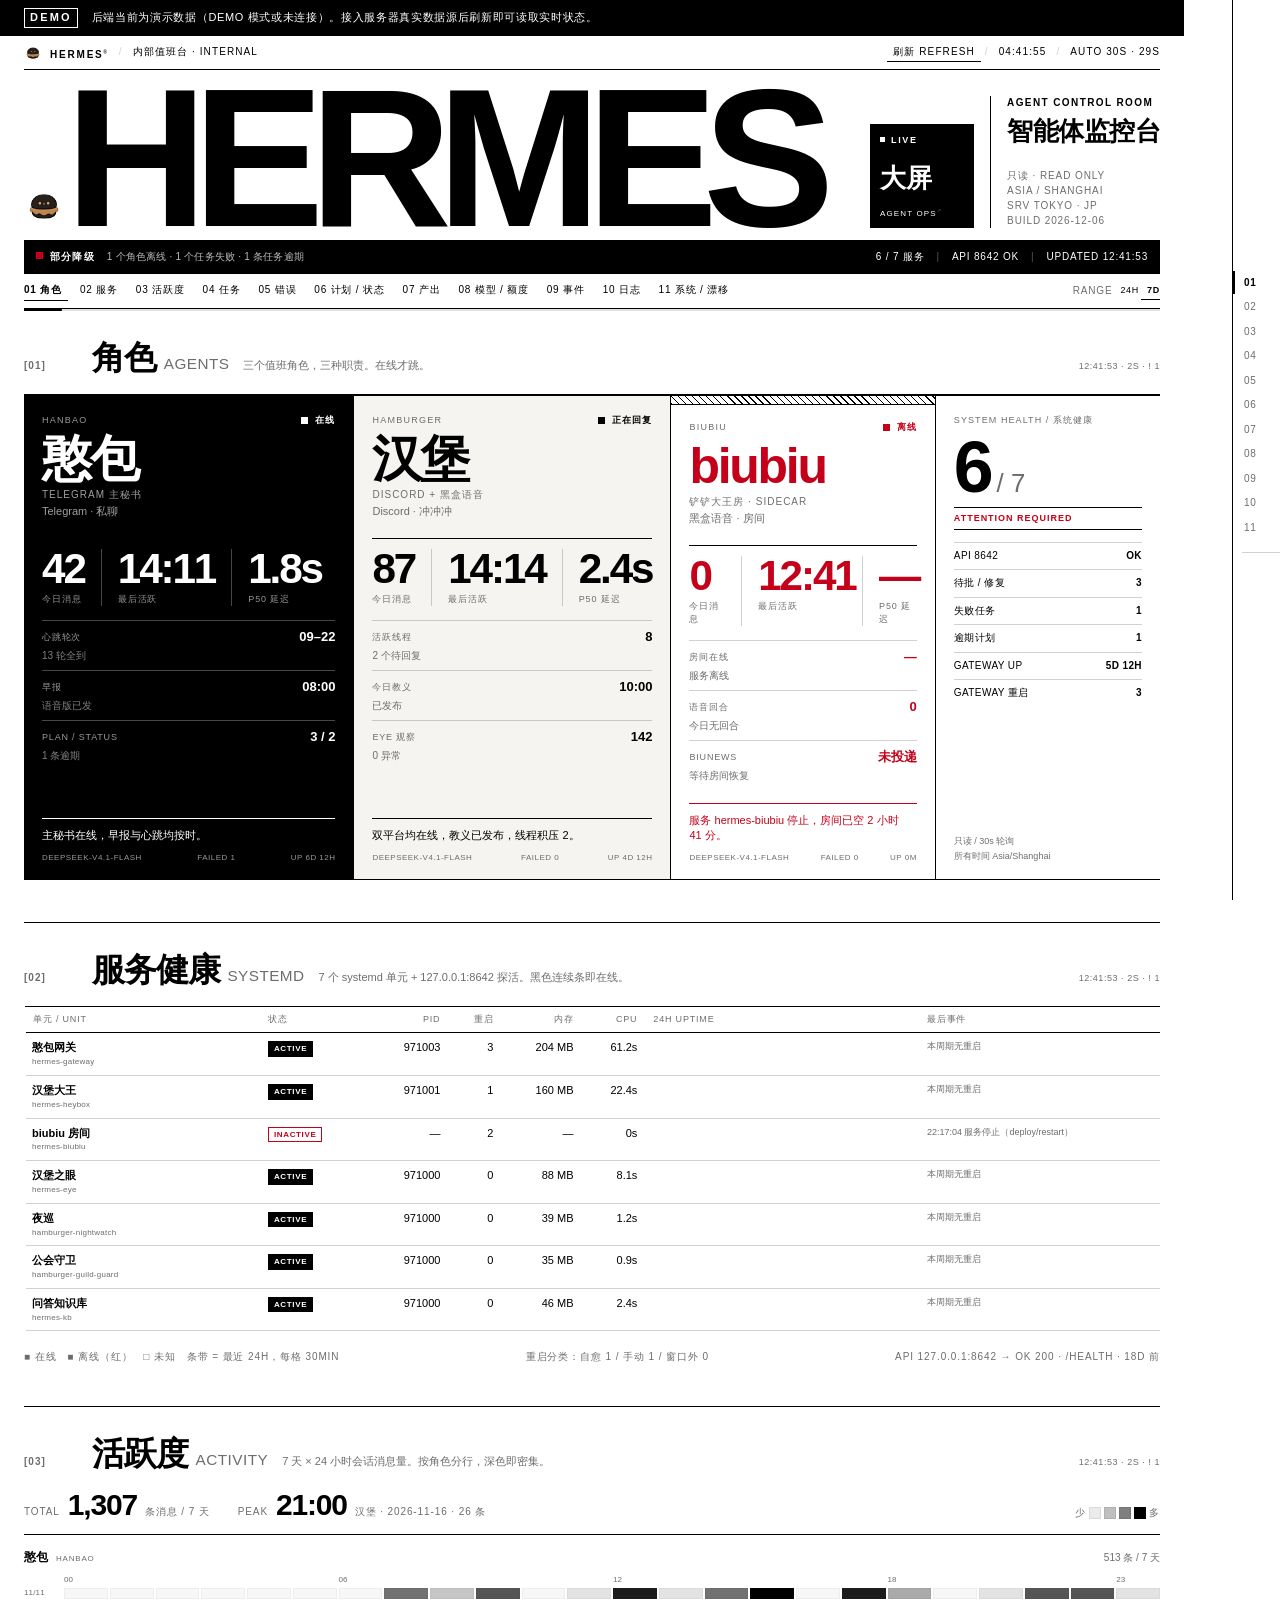
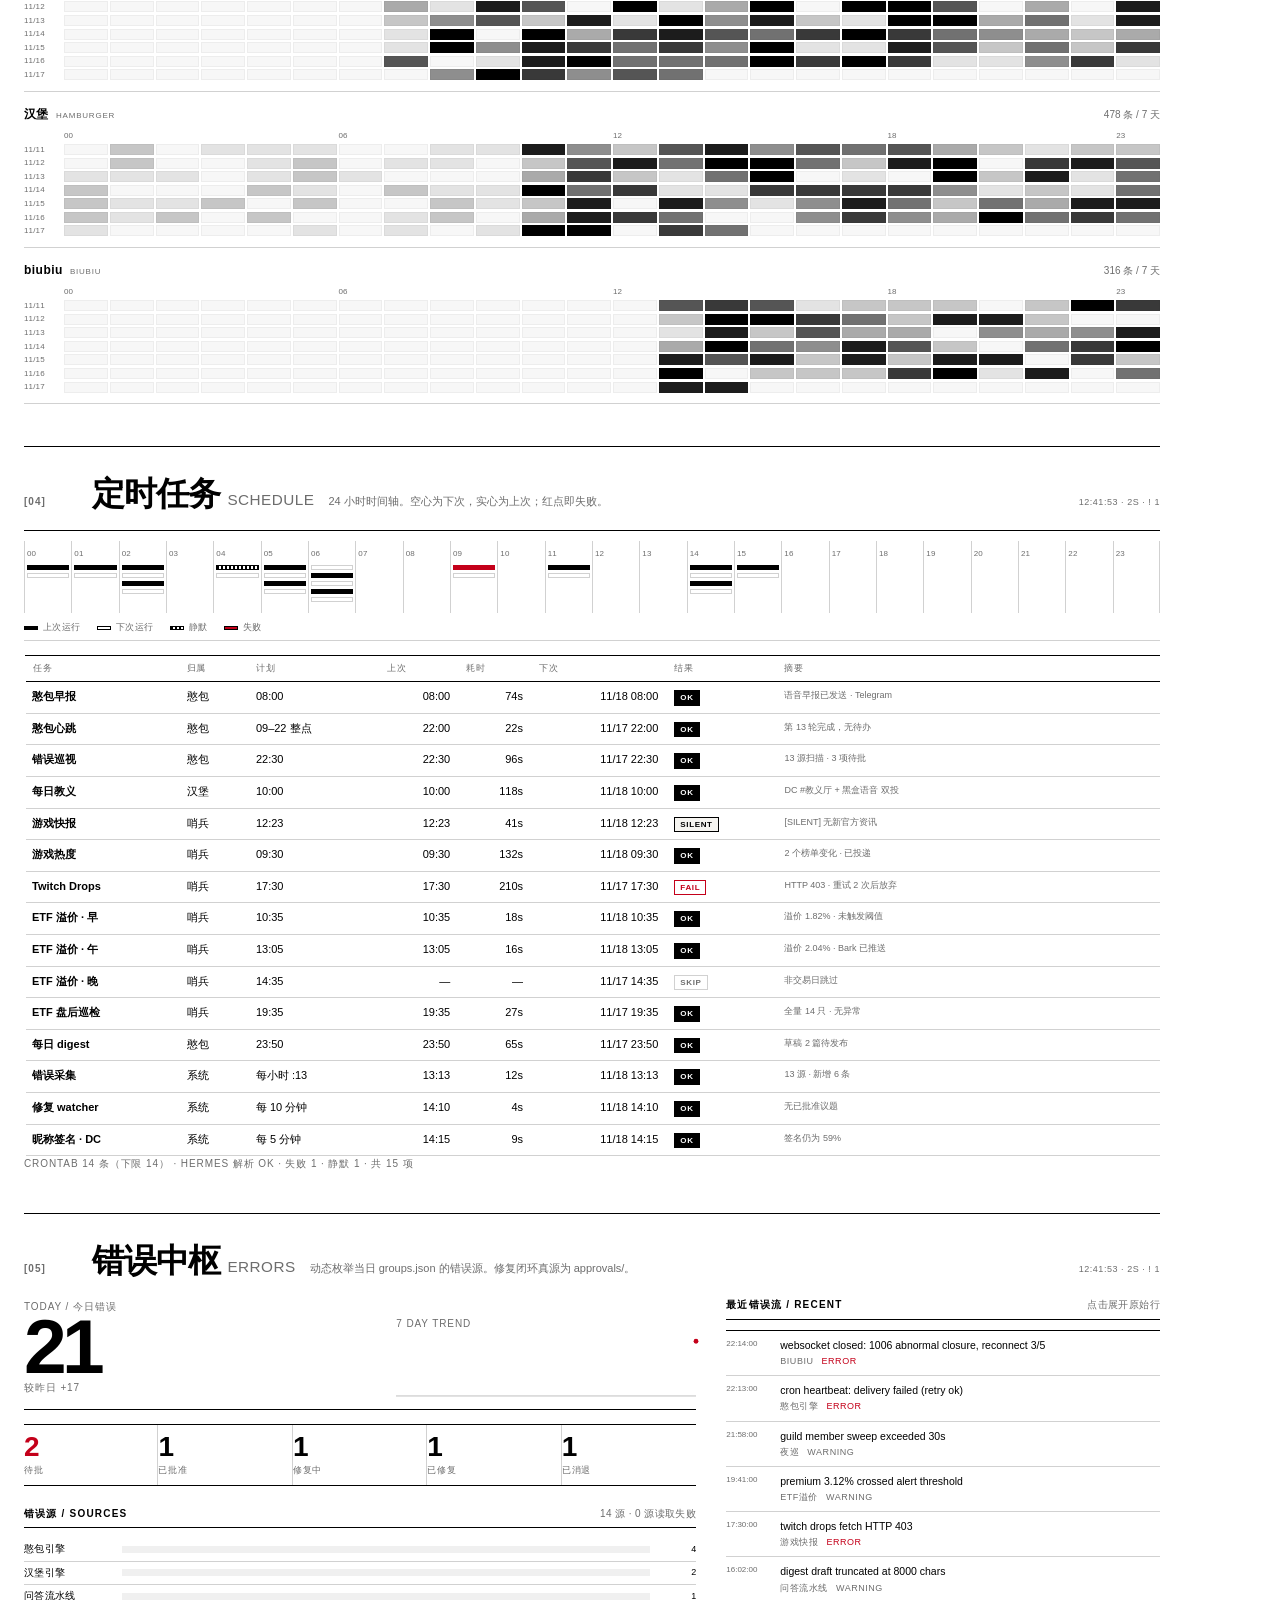
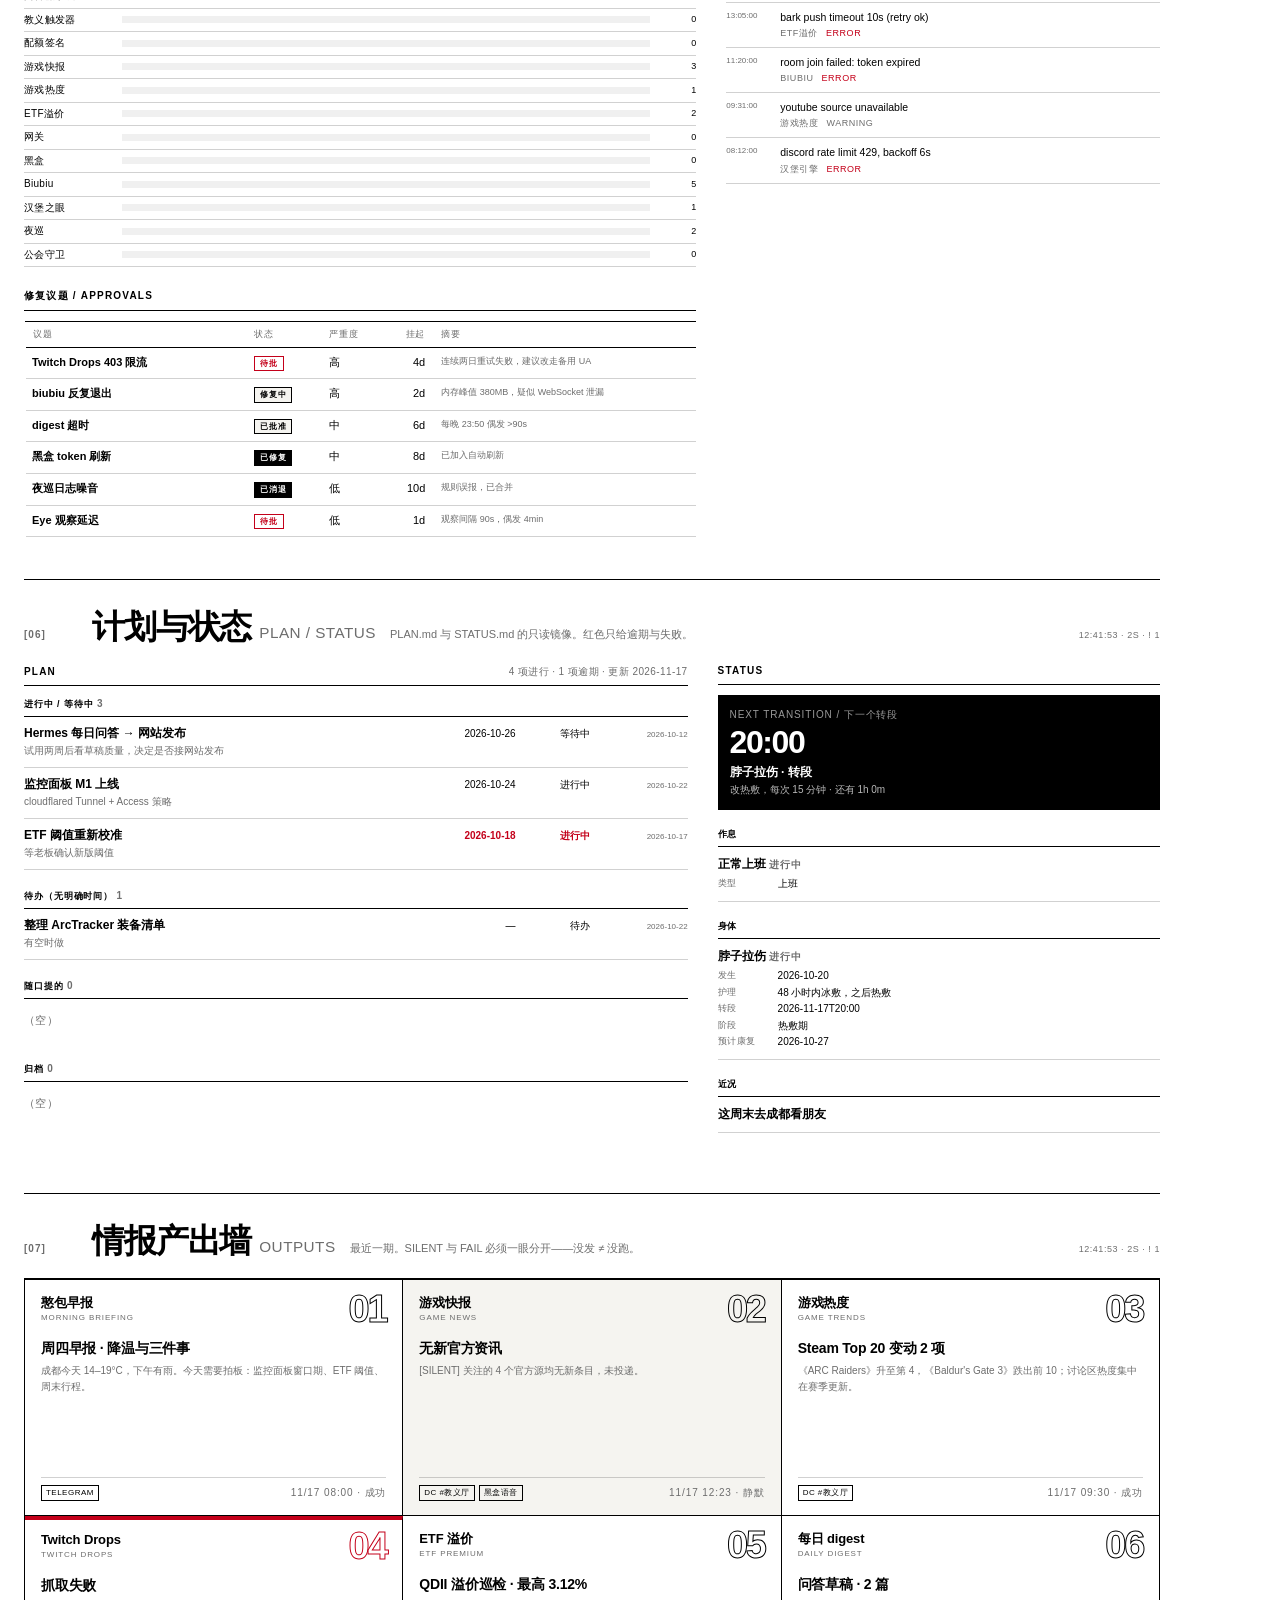
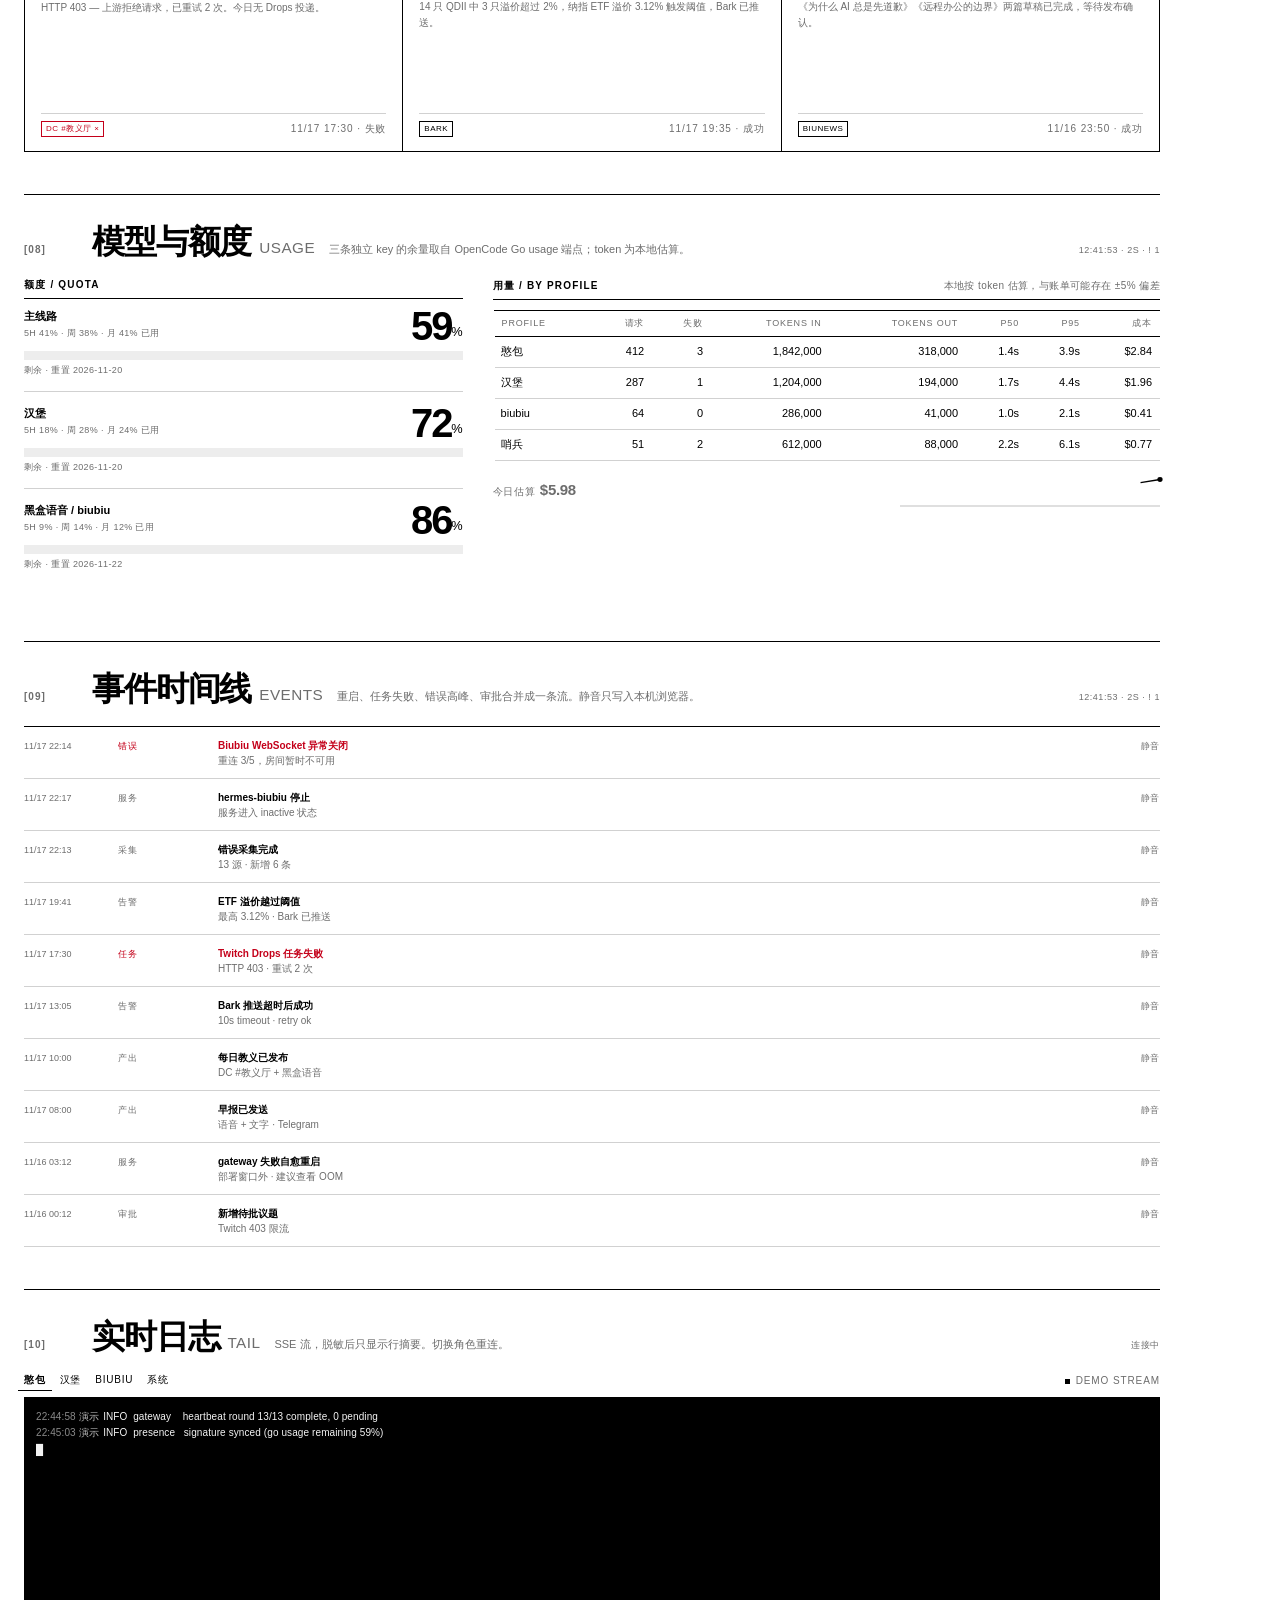
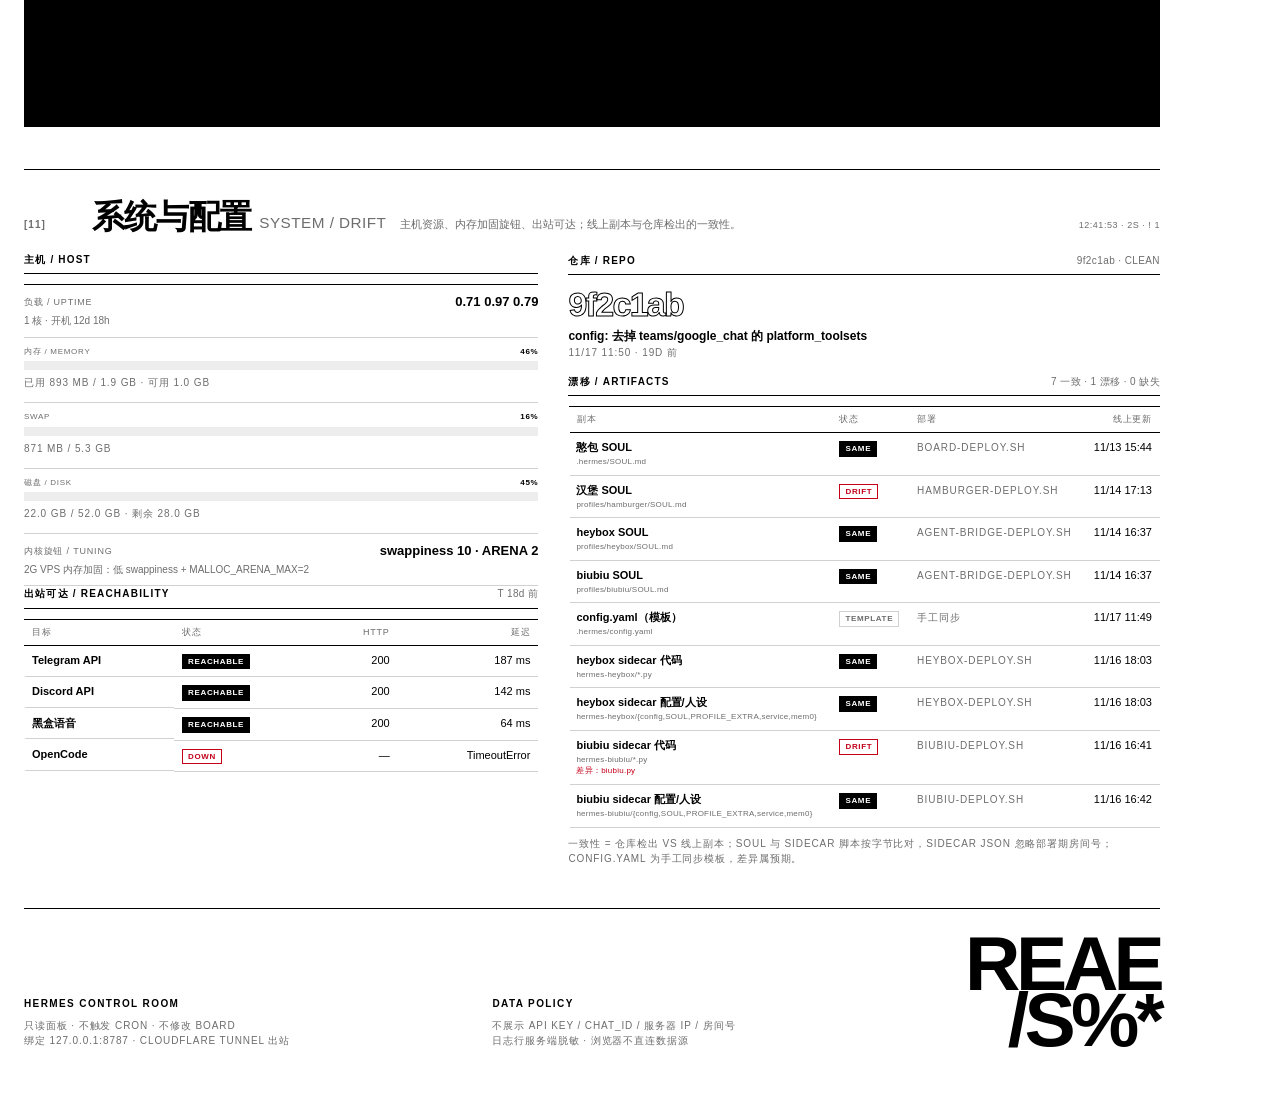
==== commit 95876906: "brand: 小图居中 / 大图原稿 + 标签页图标改直链（1.4.31） - 两套构图共用八色：<128px 用居中母版（favicon/页头/任务栏），≥128px 用原稿   （exe 大图标、" ====
--- a/dashboard/frontend/index.html
+++ b/dashboard/frontend/index.html
@@ -6,9 +6,8 @@
 <meta name="color-scheme" content="light">
 <meta name="robots" content="noindex,nofollow">
 <title>HERMES — 智能体监控台</title>
-<link rel="icon" href="favicon.ico" sizes="any">
-<link rel="icon" type="image/png" sizes="32x32" href="favicon-32.png" data-brand-icon>
-<link rel="apple-touch-icon" href="favicon-180.png">
+<link rel="icon" type="image/png" sizes="32x32" href="brand/teal-32.png" data-brand-icon>
+<link rel="apple-touch-icon" href="favicon-180.png?v=2">
 <link rel="stylesheet" href="styles.css?v=20261120">
 </head>
 <body>
